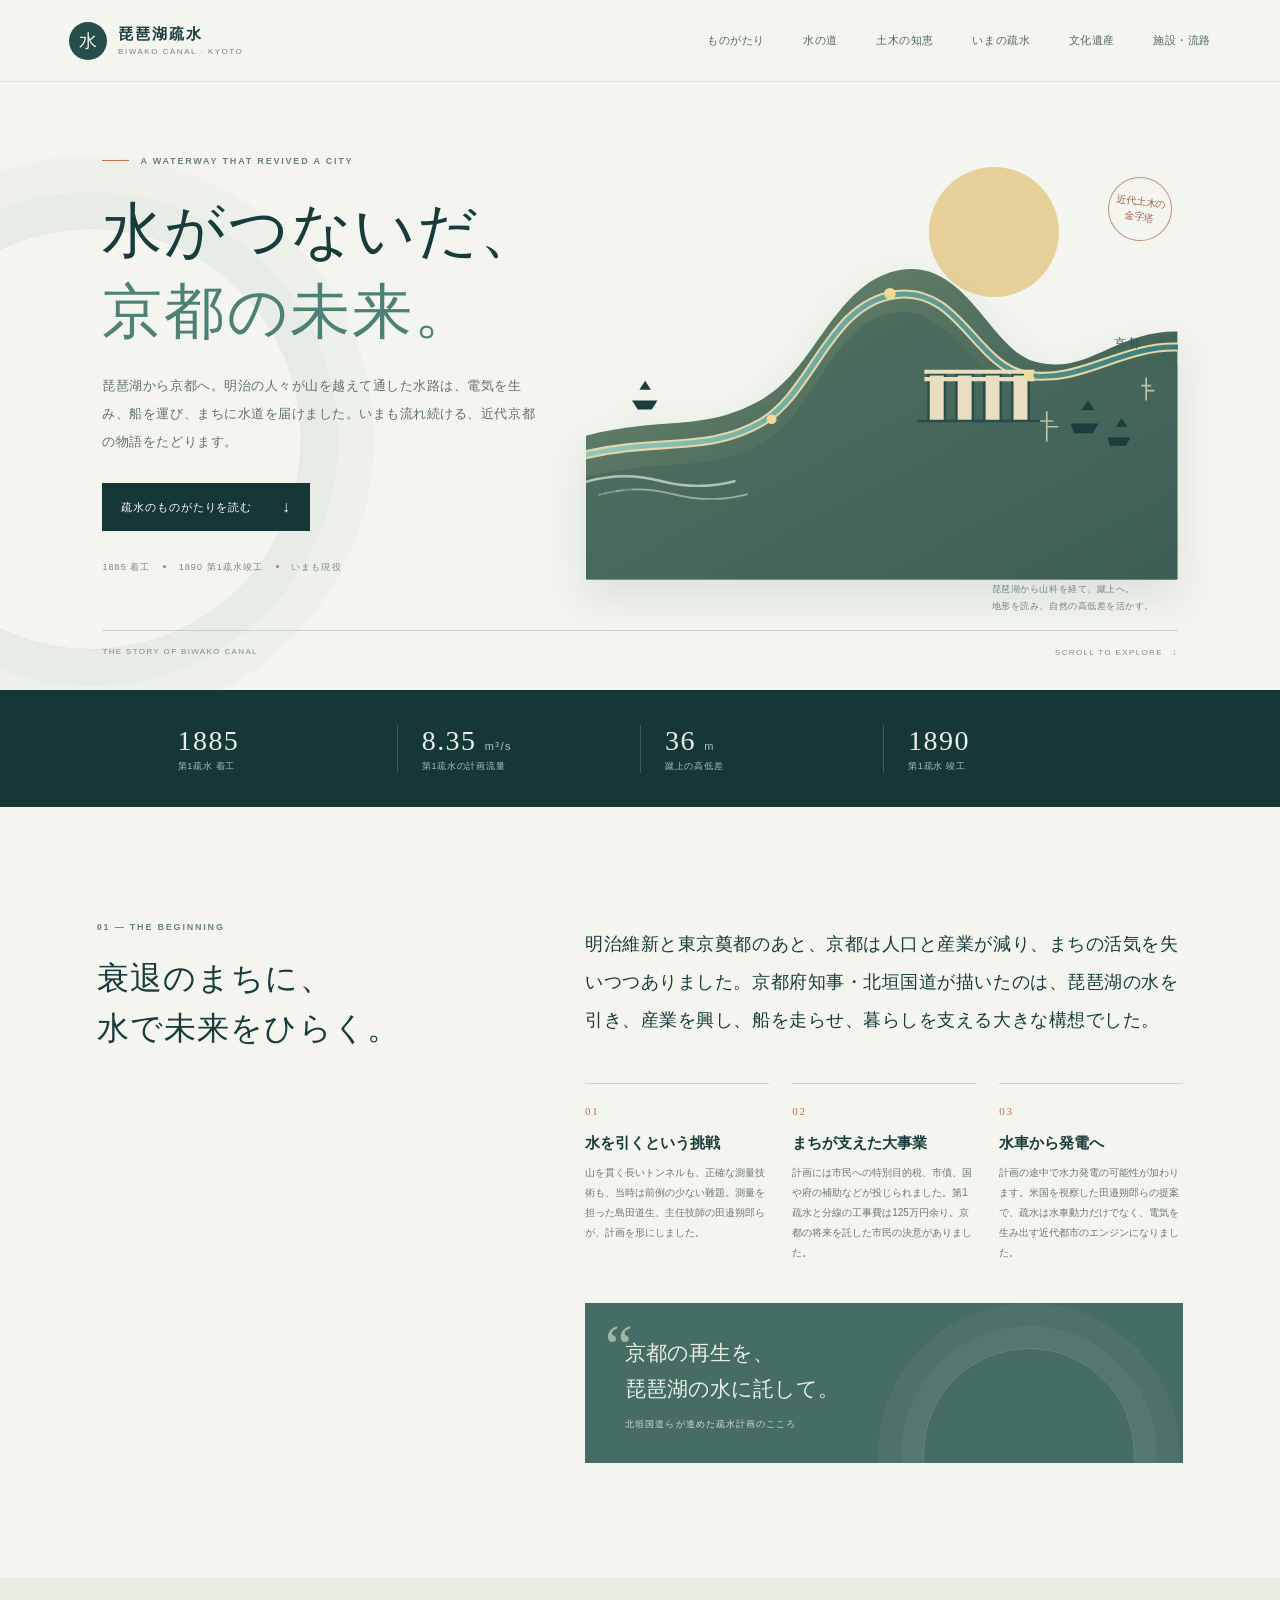
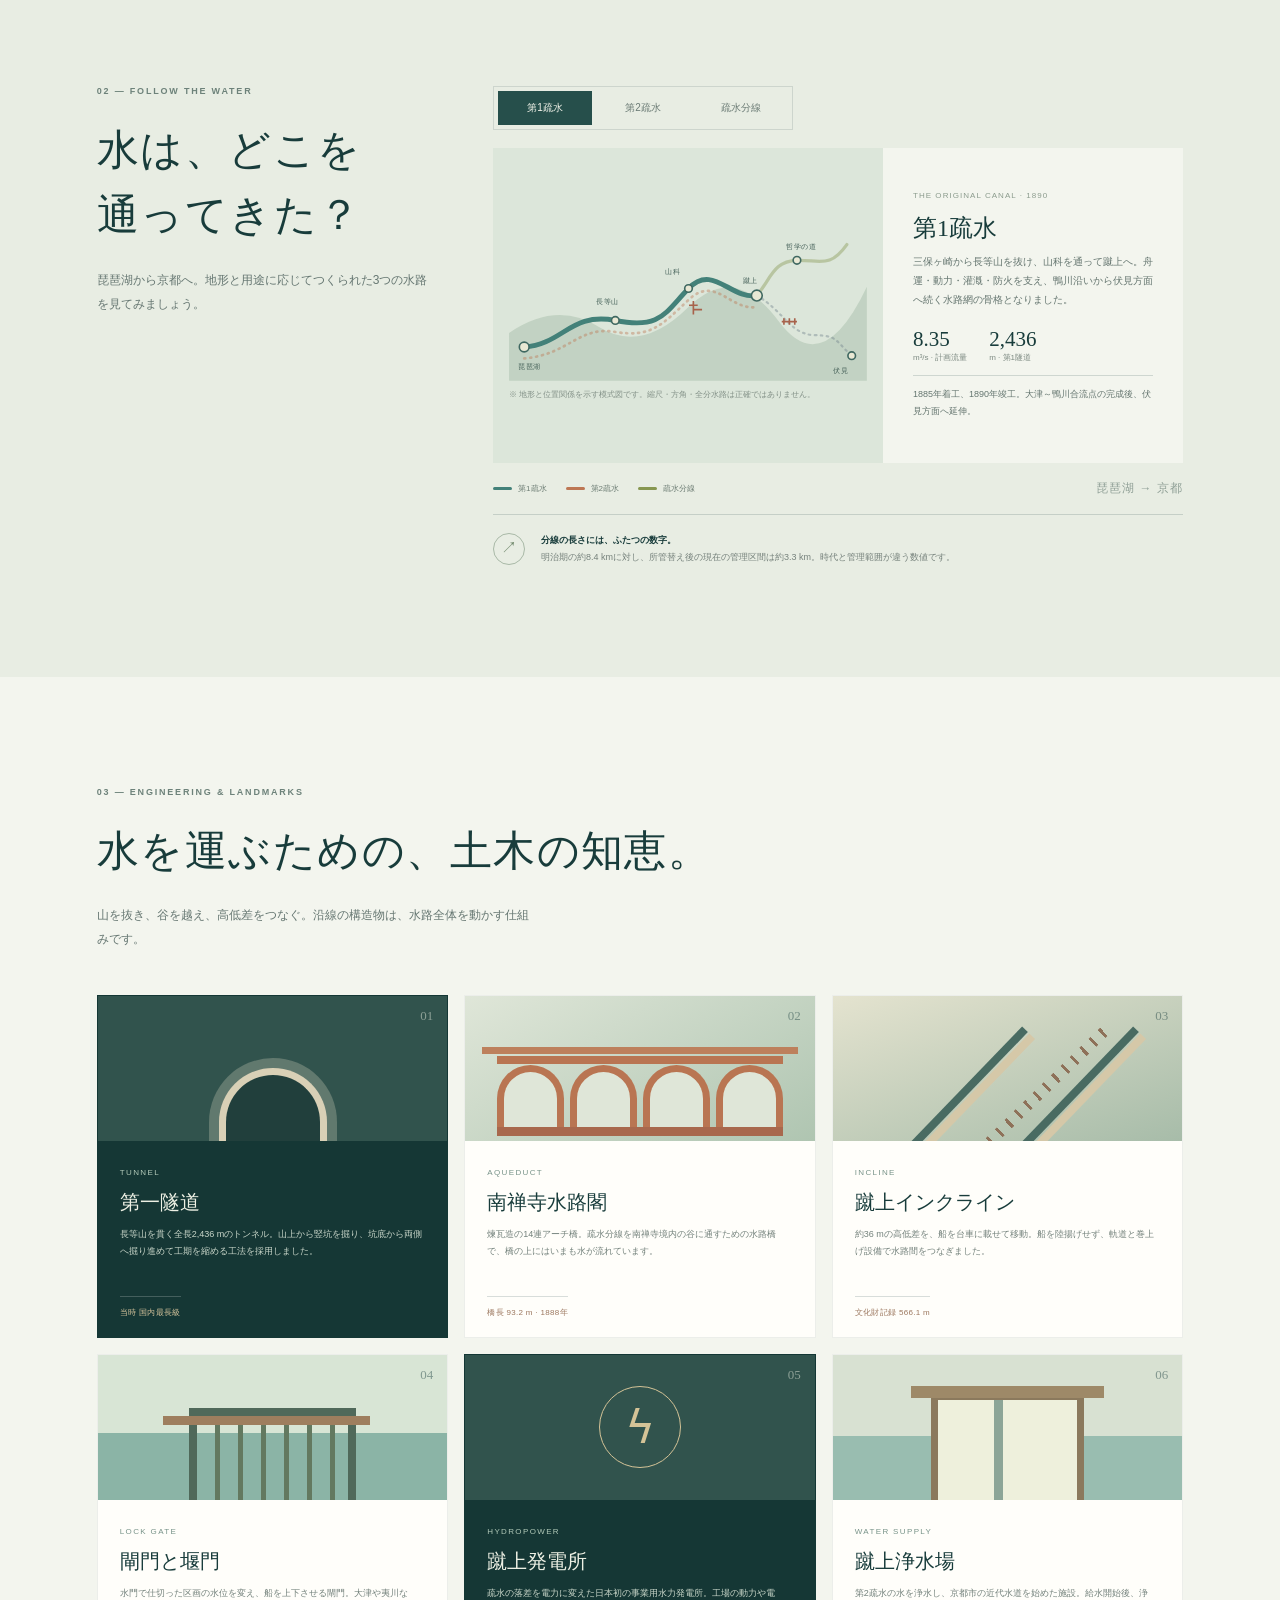
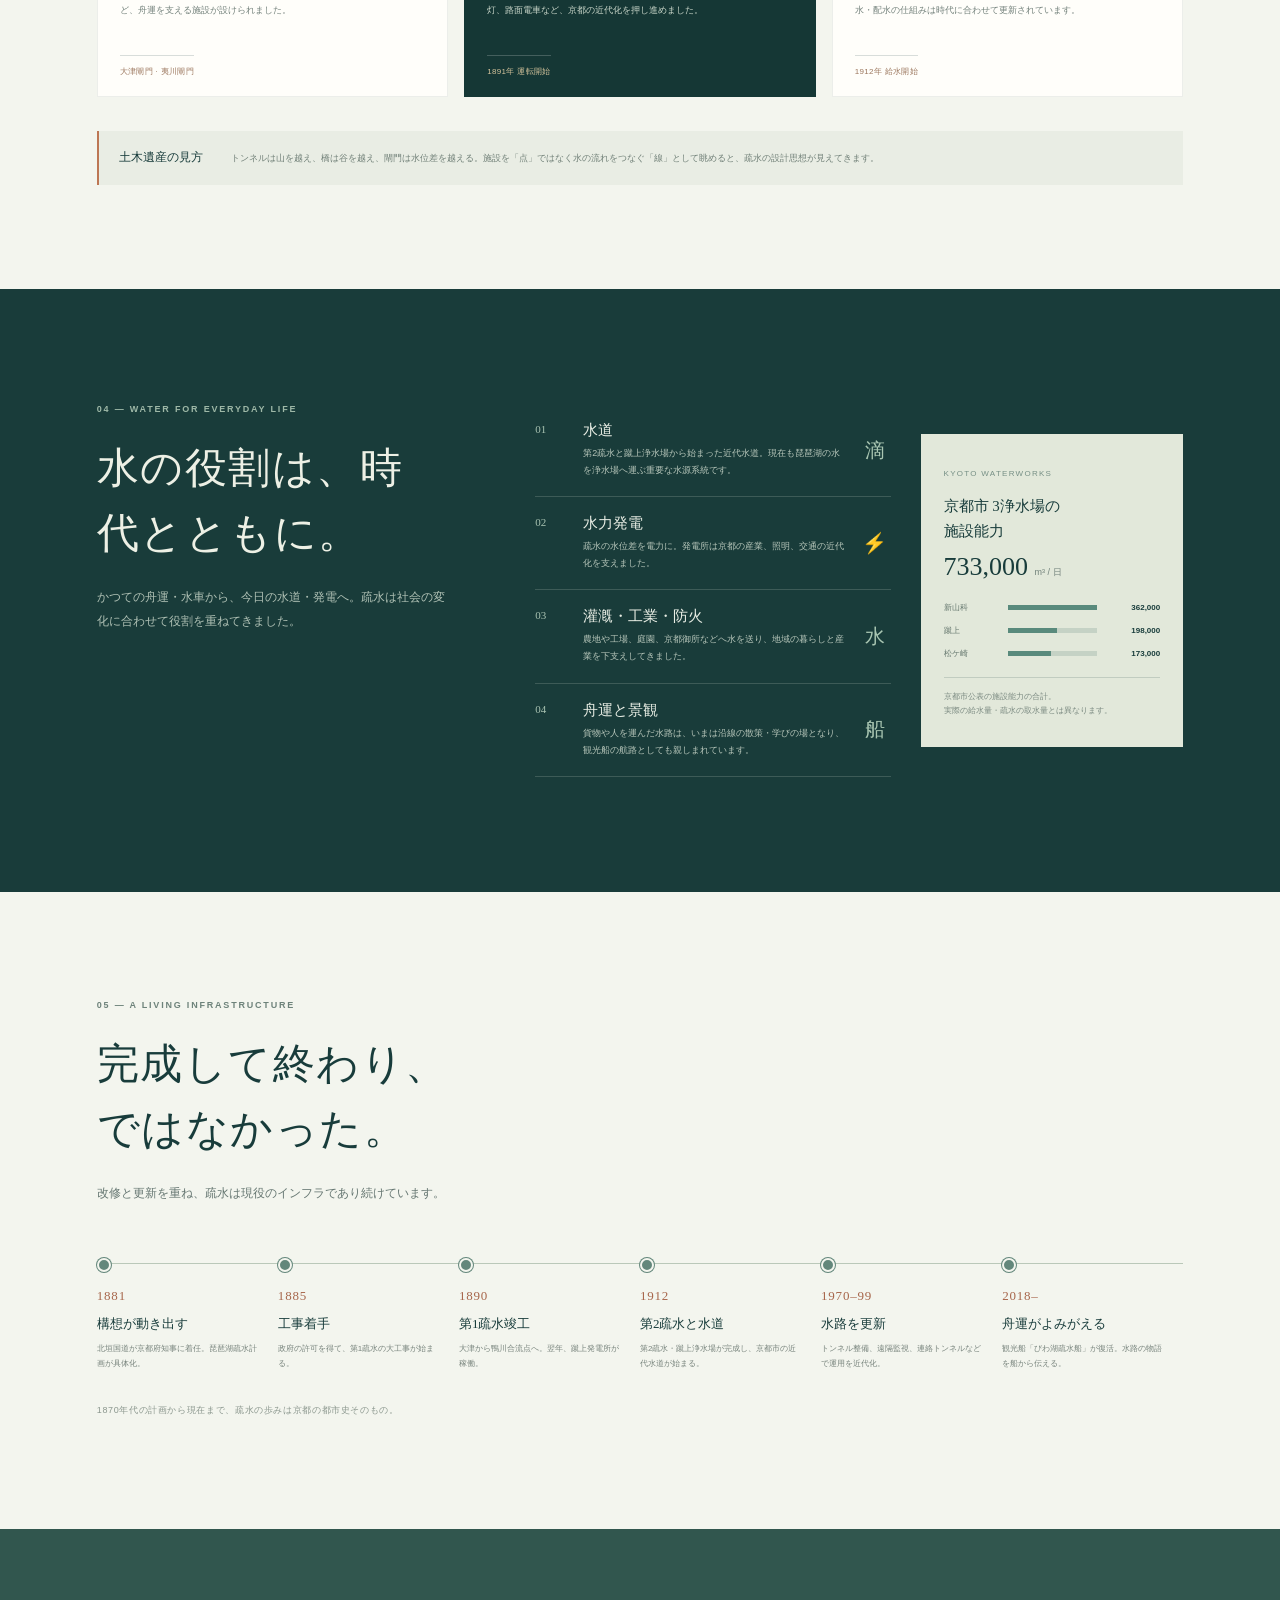
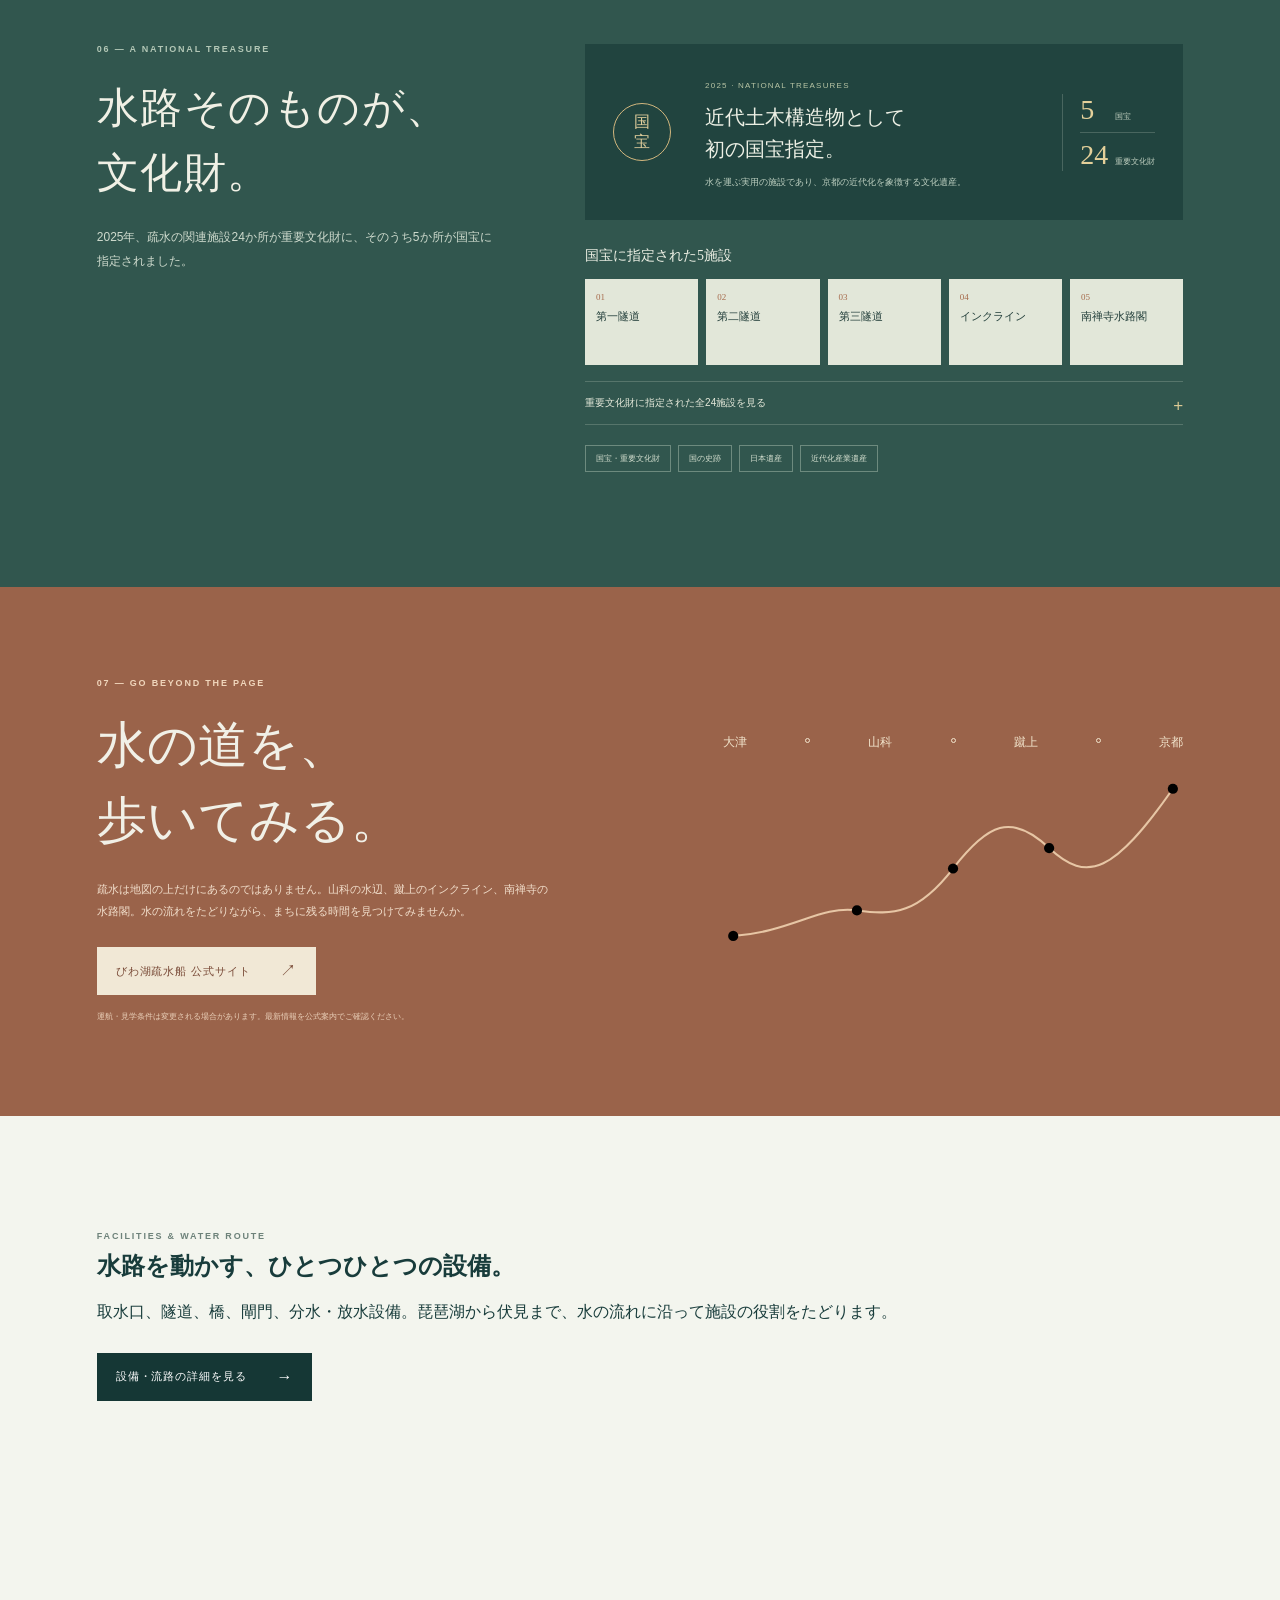
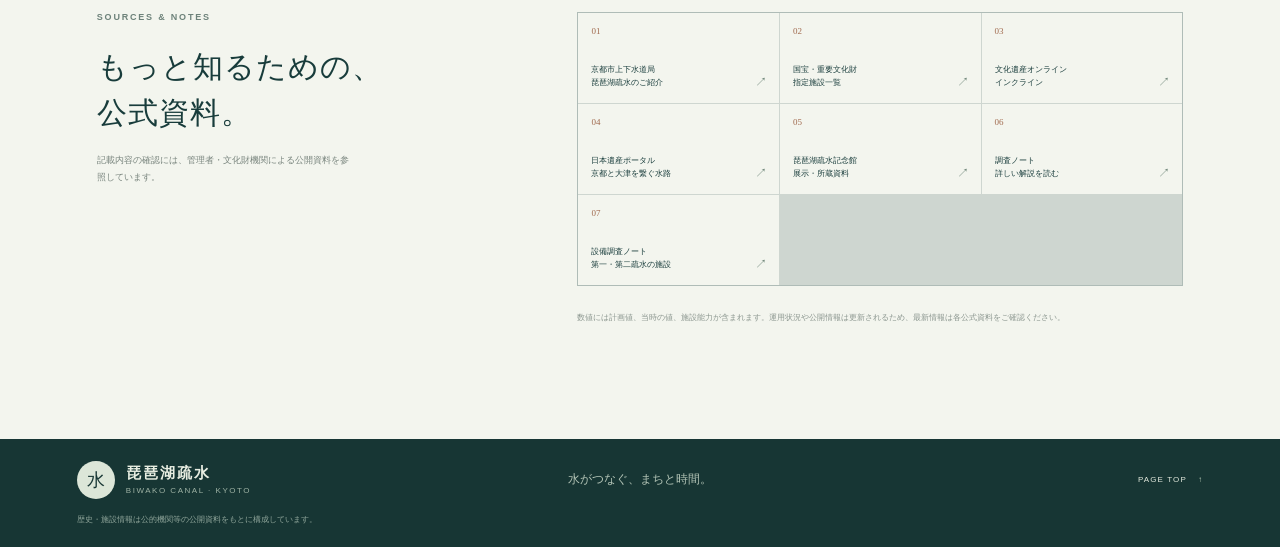
==== index.html @ 734978ca "Add files via upload" ====
<!doctype html>
<html lang="ja">
<head>
  <meta charset="utf-8">
  <meta name="viewport" content="width=device-width, initial-scale=1">
  <meta name="theme-color" content="#f3f5ee">
  <meta name="description" content="琵琶湖疏水の歴史、しくみ、分水、発電、水道、文化財、現在の姿をたどる総合案内。">
  <title>琵琶湖疏水 — 水がつないだ、京都の未来。</title>
  <link rel="stylesheet" href="style.css?v=11">
  <script src="script.js" defer></script>
</head>
<body>
  <a class="skip-link" href="#main">本文へ移動</a>
  <header class="site-header">
    <a class="brand" href="#top" aria-label="琵琶湖疏水トップ">
      <span class="brand-mark" aria-hidden="true">水</span>
      <span class="brand-name">琵琶湖疏水<small>BIWAKO CANAL · KYOTO</small></span>
    </a>
    <nav class="desktop-nav" aria-label="メインナビゲーション">
      <a href="#story">ものがたり</a>
      <a href="#route">水の道</a>
      <a href="#engineering">土木の知恵</a>
      <a href="#today">いまの疏水</a>
      <a href="#heritage">文化遺産</a>
      <a href="facilities.html">施設・流路</a>
    </nav>
    <details class="mobile-nav">
      <summary aria-label="ナビゲーションを開く"><span></span><span></span></summary>
      <nav aria-label="モバイルナビゲーション">
        <a href="#story">ものがたり</a>
        <a href="#route">水の道</a>
        <a href="#engineering">土木の知恵</a>
        <a href="#today">いまの疏水</a>
        <a href="#heritage">文化遺産</a>
        <a href="facilities.html">施設・流路</a>
        <a href="#visit">訪ねる・調べる</a>
      </nav>
    </details>
  </header>

  <main id="main">
    <section class="hero" id="top">
      <div class="hero-copy">
        <p class="eyebrow"><span class="eyebrow-line"></span> A WATERWAY THAT REVIVED A CITY</p>
        <h1>水がつないだ、<br><em>京都の未来。</em></h1>
        <p class="hero-lead">琵琶湖から京都へ。明治の人々が山を越えて通した水路は、電気を生み、船を運び、まちに水道を届けました。いまも流れ続ける、近代京都の物語をたどります。</p>
        <a class="button button-dark" href="#story">疏水のものがたりを読む <span aria-hidden="true">↓</span></a>
        <p class="hero-note">1885 着工 <i></i> 1890 第1疏水竣工 <i></i> いまも現役</p>
      </div>
      <div class="hero-art" aria-label="琵琶湖から山を越え京都へ向かう疏水を表したイラスト" role="img">
        <div class="art-sun"></div>
        <div class="art-label art-label-lake">琵琶湖</div>
        <div class="art-label art-label-city">京都</div>
        <svg viewBox="0 0 720 470" aria-hidden="true">
          <defs>
            <linearGradient id="hill" x1="0" x2="1" y1="0" y2="1">
              <stop offset="0" stop-color="#718b70"/>
              <stop offset="1" stop-color="#294d4a"/>
            </linearGradient>
            <linearGradient id="water" x1="0" x2="1">
              <stop offset="0" stop-color="#91c8bb"/>
              <stop offset="1" stop-color="#387d78"/>
            </linearGradient>
          </defs>
          <path d="M0 295 C95 270 145 292 217 249 C281 211 304 106 384 93 C463 80 493 191 547 205 C611 222 644 167 720 168 L720 470 L0 470Z" fill="url(#hill)"/>
          <path d="M0 345 C94 322 157 340 218 302 C282 262 299 158 374 145 C441 134 471 224 525 238 C592 255 649 204 720 209 L720 470 L0 470Z" fill="#46675c" opacity=".68"/>
          <path d="M0 318 C92 297 148 316 213 279 C277 242 296 133 378 123 C454 113 475 211 536 221 C601 232 652 185 720 187" fill="none" stroke="#e5d5a7" stroke-width="11" stroke-linecap="round"/>
          <path d="M0 318 C92 297 148 316 213 279 C277 242 296 133 378 123 C454 113 475 211 536 221 C601 232 652 185 720 187" fill="none" stroke="url(#water)" stroke-width="6" stroke-linecap="round"/>
          <path d="M0 351 Q45 338 91 350 T182 350" fill="none" stroke="#e7f3df" stroke-width="3" opacity=".65"/>
          <path d="M15 367 Q60 354 106 366 T197 366" fill="none" stroke="#e7f3df" stroke-width="2" opacity=".5"/>
          <g fill="#e9dec0" stroke="#294d4a" stroke-width="3">
            <path d="M417 277v-57h20v57m-34 0h48"/>
            <path d="M451 277v-57h20v57m-34 0h48"/>
            <path d="M485 277v-57h20v57m-34 0h48"/>
            <path d="M519 277v-57h20v57m-34 0h48"/>
          </g>
          <path d="M412 217h134M412 226h134" stroke="#e9dec0" stroke-width="5"/>
          <g fill="#183e3d">
            <path d="M590 280h34l-7 12h-23zM603 264l8-12 8 12z"/>
            <path d="M635 297h28l-6 10h-19zM645 284l7-10 7 10z"/>
            <path d="M56 252h31l-7 11H63zM65 239l7-11 7 11z"/>
          </g>
          <g stroke="#d4ddbd" stroke-width="2" opacity=".8">
            <path d="M561 302v-37m-8 12h16m-8 7h14"/>
            <path d="M682 252v-28m-6 10h12m-6 6h10"/>
          </g>
          <circle cx="370" cy="122" r="7" fill="#f1d998"/>
          <circle cx="226" cy="275" r="6" fill="#f1d998"/>
          <circle cx="539" cy="222" r="6" fill="#f1d998"/>
        </svg>
        <span class="art-caption">琵琶湖から山科を経て、蹴上へ。<br>地形を読み、自然の高低差を活かす。</span>
        <span class="art-stamp">近代土木の<br>金字塔</span>
      </div>
      <div class="hero-bottom"><span>THE STORY OF BIWAKO CANAL</span><span>SCROLL TO EXPLORE　↓</span></div>
    </section>

    <section class="fact-strip" aria-label="琵琶湖疏水の基本データ">
      <div><span class="fact-number">1885</span><span class="fact-label">第1疏水 着工</span></div>
      <div><span class="fact-number">8.35 <small>m³/s</small></span><span class="fact-label">第1疏水の計画流量</span></div>
      <div><span class="fact-number">36 <small>m</small></span><span class="fact-label">蹴上の高低差</span></div>
      <div><span class="fact-number">1890</span><span class="fact-label">第1疏水 竣工</span></div>
    </section>

    <section class="section story-section" id="story">
      <div class="section-heading">
        <p class="eyebrow">01 — THE BEGINNING</p>
        <h2 class="story-heading">衰退のまちに、<br>水で未来をひらく。</h2>
      </div>
      <div class="story-content">
        <p class="intro-copy">明治維新と東京奠都のあと、京都は人口と産業が減り、まちの活気を失いつつありました。京都府知事・北垣国道が描いたのは、琵琶湖の水を引き、産業を興し、船を走らせ、暮らしを支える大きな構想でした。</p>
        <div class="story-columns">
          <article><span class="mini-number">01</span><h3>水を引くという挑戦</h3><p>山を貫く長いトンネルも、正確な測量技術も、当時は前例の少ない難題。測量を担った島田道生、主任技師の田邉朔郎らが、計画を形にしました。</p></article>
          <article><span class="mini-number">02</span><h3>まちが支えた大事業</h3><p>計画には市民への特別目的税、市債、国や府の補助などが投じられました。第1疏水と分線の工事費は125万円余り。京都の将来を託した市民の決意がありました。</p></article>
          <article><span class="mini-number">03</span><h3>水車から発電へ</h3><p>計画の途中で水力発電の可能性が加わります。米国を視察した田邉朔郎らの提案で、疏水は水車動力だけでなく、電気を生み出す近代都市のエンジンになりました。</p></article>
        </div>
        <div class="quote-card"><span aria-hidden="true">“</span><p>京都の再生を、<br>琵琶湖の水に託して。</p><small>北垣国道らが進めた疏水計画のこころ</small></div>
      </div>
    </section>

    <section class="route-section" id="route">
      <div class="section section-route">
        <div class="section-heading">
          <p class="eyebrow">02 — FOLLOW THE WATER</p>
          <h2>水は、どこを<br>通ってきた？</h2>
          <p class="heading-note">琵琶湖から京都へ。地形と用途に応じてつくられた3つの水路を見てみましょう。</p>
        </div>
        <div class="route-content">
          <div class="route-tabs" role="tablist" aria-label="水路を選ぶ">
            <button class="route-tab is-active" id="tab-first" role="tab" aria-selected="true" aria-controls="route-panel" data-route="first">第1疏水</button>
            <button class="route-tab" id="tab-second" role="tab" aria-selected="false" aria-controls="route-panel" data-route="second" tabindex="-1">第2疏水</button>
            <button class="route-tab" id="tab-branch" role="tab" aria-selected="false" aria-controls="route-panel" data-route="branch" tabindex="-1">疏水分線</button>
          </div>
          <div class="route-card" id="route-panel" role="tabpanel" aria-labelledby="tab-first" tabindex="0">
            <div class="route-map">
              <svg viewBox="0 0 660 300" role="img" aria-labelledby="map-title map-desc">
                <title id="map-title">琵琶湖疏水の概略ルート</title>
                <desc id="map-desc">琵琶湖から山科を通って蹴上に至る第1疏水と、そこから京都市内へ分かれる水路の模式図</desc>
                <path class="map-hill" d="M0 212 Q88 152 166 201 T330 165 T497 190 T660 127V300H0Z"/>
                <path class="map-route route-first is-selected" d="M28 238 C100 233 113 173 196 189 S286 177 331 130 S409 151 457 143"/>
                <path class="map-route route-second" d="M28 259 C110 252 128 199 195 210 S281 198 331 151 S408 172 457 164"/>
                <path class="map-route route-branch" d="M457 143 C483 112 488 79 531 78 S592 93 623 49"/>
                <path class="map-route route-downstream" d="M457 143 C506 171 519 215 563 216 S600 225 632 254"/>
                <g class="map-points">
                  <circle cx="28" cy="238" r="9"/><circle cx="196" cy="189" r="7"/><circle cx="331" cy="130" r="7"/><circle cx="457" cy="143" r="10"/><circle cx="531" cy="78" r="7"/><circle cx="632" cy="254" r="7"/>
                </g>
                <g class="map-labels">
                  <text x="17" y="279">琵琶湖</text><text x="161" y="159">長等山</text><text x="288" y="103">山科</text><text x="431" y="119">蹴上</text><text x="511" y="57">哲学の道</text><text x="598" y="286">伏見</text>
                </g>
                <g class="map-icons"><path d="M340 153v25m-8-17h16m-8 8h16"/><path d="M503 191h28m-24-6v12m10-12v12m10-12v12"/></g>
              </svg>
              <span class="map-caption">※ 地形と位置関係を示す模式図です。縮尺・方角・全分水路は正確ではありません。</span>
            </div>
            <div class="route-info">
              <span class="route-kicker" id="route-kicker">THE ORIGINAL CANAL · 1890</span>
              <h3 id="route-title">第1疏水</h3>
              <p id="route-description">三保ヶ崎から長等山を抜け、山科を通って蹴上へ。舟運・動力・灌漑・防火を支え、鴨川沿いから伏見方面へ続く水路網の骨格となりました。</p>
              <div class="route-stats" id="route-stats">
                <div><strong>8.35</strong><span>m³/s · 計画流量</span></div>
                <div><strong>2,436</strong><span>m · 第1隧道</span></div>
              </div>
              <p class="route-note" id="route-note">1885年着工、1890年竣工。大津～鴨川合流点の完成後、伏見方面へ延伸。</p>
            </div>
          </div>
          <div class="route-legend"><span><i class="legend-line first"></i>第1疏水</span><span><i class="legend-line second"></i>第2疏水</span><span><i class="legend-line branch"></i>疏水分線</span><span class="legend-watermark">琵琶湖 → 京都</span></div>
          <div class="route-callout"><span class="callout-icon" aria-hidden="true">↗</span><p><strong>分線の長さには、ふたつの数字。</strong><br>明治期の約8.4 kmに対し、所管替え後の現在の管理区間は約3.3 km。時代と管理範囲が違う数値です。</p></div>
        </div>
      </div>
    </section>

    <section class="section engineering-section" id="engineering">
      <div class="section-heading">
        <p class="eyebrow">03 — ENGINEERING & LANDMARKS</p>
        <h2>水を運ぶための、<br>土木の知恵。</h2>
        <p class="heading-note">山を抜き、谷を越え、高低差をつなぐ。沿線の構造物は、水路全体を動かす仕組みです。</p>
      </div>
      <div class="landmark-grid">
        <article class="landmark-card landmark-dark">
          <div class="landmark-visual tunnel-art" aria-hidden="true"><div class="tunnel-mouth"></div><span class="visual-index">01</span></div>
          <div class="landmark-copy"><span class="card-category">TUNNEL</span><h3>第一隧道</h3><p>長等山を貫く全長2,436 mのトンネル。山上から竪坑を掘り、坑底から両側へ掘り進めて工期を縮める工法を採用しました。</p><span class="card-data">当時 国内最長級</span></div>
        </article>
        <article class="landmark-card">
          <div class="landmark-visual aqueduct-art" aria-hidden="true"><div class="arch-row"><i></i><i></i><i></i><i></i></div><span class="visual-index">02</span></div>
          <div class="landmark-copy"><span class="card-category">AQUEDUCT</span><h3>南禅寺水路閣</h3><p>煉瓦造の14連アーチ橋。疏水分線を南禅寺境内の谷に通すための水路橋で、橋の上にはいまも水が流れています。</p><span class="card-data">橋長 93.2 m · 1888年</span></div>
        </article>
        <article class="landmark-card">
          <div class="landmark-visual incline-art" aria-hidden="true"><div class="rail rail-one"></div><div class="rail rail-two"></div><span class="visual-index">03</span></div>
          <div class="landmark-copy"><span class="card-category">INCLINE</span><h3>蹴上インクライン</h3><p>約36 mの高低差を、船を台車に載せて移動。船を陸揚げせず、軌道と巻上げ設備で水路間をつなぎました。</p><span class="card-data">文化財記録 566.1 m</span></div>
        </article>
        <article class="landmark-card">
          <div class="landmark-visual lock-art" aria-hidden="true"><div class="lock-gate"></div><span class="visual-index">04</span></div>
          <div class="landmark-copy"><span class="card-category">LOCK GATE</span><h3>閘門と堰門</h3><p>水門で仕切った区画の水位を変え、船を上下させる閘門。大津や夷川など、舟運を支える施設が設けられました。</p><span class="card-data">大津閘門 · 夷川閘門</span></div>
        </article>
        <article class="landmark-card landmark-dark">
          <div class="landmark-visual power-art" aria-hidden="true"><div class="power-wheel">ϟ</div><span class="visual-index">05</span></div>
          <div class="landmark-copy"><span class="card-category">HYDROPOWER</span><h3>蹴上発電所</h3><p>疏水の落差を電力に変えた日本初の事業用水力発電所。工場の動力や電灯、路面電車など、京都の近代化を押し進めました。</p><span class="card-data">1891年 運転開始</span></div>
        </article>
        <article class="landmark-card">
          <div class="landmark-visual gate-art" aria-hidden="true"><div class="gate-building"></div><span class="visual-index">06</span></div>
          <div class="landmark-copy"><span class="card-category">WATER SUPPLY</span><h3>蹴上浄水場</h3><p>第2疏水の水を浄水し、京都市の近代水道を始めた施設。給水開始後、浄水・配水の仕組みは時代に合わせて更新されています。</p><span class="card-data">1912年 給水開始</span></div>
        </article>
      </div>
      <div class="engineering-note"><span>土木遺産の見方</span><p>トンネルは山を越え、橋は谷を越え、閘門は水位差を越える。施設を「点」ではなく水の流れをつなぐ「線」として眺めると、疏水の設計思想が見えてきます。</p></div>
    </section>

    <section class="water-uses" id="today">
      <div class="section uses-inner">
        <div class="section-heading">
          <p class="eyebrow">04 — WATER FOR EVERYDAY LIFE</p>
          <h2>水の役割は、<br>時代とともに。</h2>
          <p class="heading-note">かつての舟運・水車から、今日の水道・発電へ。疏水は社会の変化に合わせて役割を重ねてきました。</p>
        </div>
        <div class="uses-content">
          <div class="use-list">
            <article><span class="use-number">01</span><div><h3>水道</h3><p>第2疏水と蹴上浄水場から始まった近代水道。現在も琵琶湖の水を浄水場へ運ぶ重要な水源系統です。</p></div><span class="use-symbol">滴</span></article>
            <article><span class="use-number">02</span><div><h3>水力発電</h3><p>疏水の水位差を電力に。発電所は京都の産業、照明、交通の近代化を支えました。</p></div><span class="use-symbol">⚡</span></article>
            <article><span class="use-number">03</span><div><h3>灌漑・工業・防火</h3><p>農地や工場、庭園、京都御所などへ水を送り、地域の暮らしと産業を下支えしてきました。</p></div><span class="use-symbol">水</span></article>
            <article><span class="use-number">04</span><div><h3>舟運と景観</h3><p>貨物や人を運んだ水路は、いまは沿線の散策・学びの場となり、観光船の航路としても親しまれています。</p></div><span class="use-symbol">船</span></article>
          </div>
          <aside class="water-stat-card">
            <span class="stat-overline">KYOTO WATERWORKS</span>
            <p class="stat-head">京都市 3浄水場の<br>施設能力</p>
            <strong class="stat-total">733,000 <small>m³ / 日</small></strong>
            <div class="capacity-bars">
              <div><span>新山科</span><i><b style="--bar:100%"></b></i><strong>362,000</strong></div>
              <div><span>蹴上</span><i><b style="--bar:55%"></b></i><strong>198,000</strong></div>
              <div><span>松ケ崎</span><i><b style="--bar:48%"></b></i><strong>173,000</strong></div>
            </div>
            <small class="stat-footnote">京都市公表の施設能力の合計。<br>実際の給水量・疏水の取水量とは異なります。</small>
          </aside>
        </div>
      </div>
    </section>

    <section class="section timeline-section">
      <div class="section-heading">
        <p class="eyebrow">05 — A LIVING INFRASTRUCTURE</p>
        <h2>完成して終わり、<br>ではなかった。</h2>
        <p class="heading-note">改修と更新を重ね、疏水は現役のインフラであり続けています。</p>
      </div>
      <div class="timeline">
        <article><span>1881</span><h3>構想が動き出す</h3><p>北垣国道が京都府知事に着任。琵琶湖疏水計画が具体化。</p></article>
        <article><span>1885</span><h3>工事着手</h3><p>政府の許可を得て、第1疏水の大工事が始まる。</p></article>
        <article><span>1890</span><h3>第1疏水竣工</h3><p>大津から鴨川合流点へ。翌年、蹴上発電所が稼働。</p></article>
        <article><span>1912</span><h3>第2疏水と水道</h3><p>第2疏水・蹴上浄水場が完成し、京都市の近代水道が始まる。</p></article>
        <article><span>1970–99</span><h3>水路を更新</h3><p>トンネル整備、遠隔監視、連絡トンネルなどで運用を近代化。</p></article>
        <article><span>2018–</span><h3>舟運がよみがえる</h3><p>観光船「びわ湖疏水船」が復活。水路の物語を船から伝える。</p></article>
      </div>
      <p class="timeline-caption">1870年代の計画から現在まで、疏水の歩みは京都の都市史そのもの。</p>
    </section>

    <section class="heritage-section" id="heritage">
      <div class="section heritage-inner">
        <div class="section-heading">
          <p class="eyebrow">06 — A NATIONAL TREASURE</p>
          <h2 class="heritage-heading">水路そのものが、<br>文化財。</h2>
          <p class="heading-note">2025年、疏水の関連施設24か所が重要文化財に、そのうち5か所が国宝に指定されました。</p>
        </div>
        <div class="heritage-content">
          <div class="treasure-banner">
            <div class="treasure-seal">国<br>宝</div>
            <div><span>2025 · NATIONAL TREASURES</span><h3>近代土木構造物として<br>初の国宝指定。</h3><p>水を運ぶ実用の施設であり、京都の近代化を象徴する文化遺産。</p></div>
            <div class="treasure-count"><strong>5</strong><span>国宝</span><i></i><strong>24</strong><span>重要文化財</span></div>
          </div>
          <div class="heritage-list-wrap">
            <h3>国宝に指定された5施設</h3>
            <ol class="treasure-list">
              <li><span>01</span>第一隧道</li><li><span>02</span>第二隧道</li><li><span>03</span>第三隧道</li><li><span>04</span>インクライン</li><li><span>05</span>南禅寺水路閣</li>
            </ol>
            <details class="important-list">
              <summary>重要文化財に指定された全24施設を見る</summary>
              <p>国宝5施設に加え、次の19施設が重要文化財です。</p>
              <ul>
                <li>大津閘門及び堰門</li><li>大津運河</li><li>安朱川水路橋</li><li>第一〇号橋</li><li>第一一号橋</li><li>夷川閘門</li><li>第五隧道</li><li>第六隧道</li><li>日岡隧道</li><li>新旧両水連絡洗堰</li><li>合流隧道</li><li>蹴上放水所</li><li>七瀬川放水所</li><li>蹴上浄水場第一高区配水池</li><li>旧御所水道大日山水源地喞筒所</li><li>蹴上発電所旧本館</li><li>夷川発電所本館</li><li>伏見発電所本館</li><li>本願寺水道水源池</li>
              </ul>
            </details>
            <div class="heritage-badges"><span>国宝・重要文化財</span><span>国の史跡</span><span>日本遺産</span><span>近代化産業遺産</span></div>
          </div>
        </div>
      </div>
    </section>

    <section class="visit-section" id="visit">
      <div class="section visit-inner">
        <div class="visit-copy">
          <p class="eyebrow">07 — GO BEYOND THE PAGE</p>
          <h2 class="visit-heading">水の道を、<br>歩いてみる。</h2>
          <p>疏水は地図の上だけにあるのではありません。山科の水辺、蹴上のインクライン、南禅寺の水路閣。水の流れをたどりながら、まちに残る時間を見つけてみませんか。</p>
          <a class="button button-light" href="https://biwakososui.kyoto.travel/" target="_blank" rel="noreferrer">びわ湖疏水船 公式サイト <span aria-hidden="true">↗</span></a>
          <p class="visit-warning">運航・見学条件は変更される場合があります。最新情報を公式案内でご確認ください。</p>
        </div>
        <div class="visit-path" aria-hidden="true">
          <span>大津</span><i></i><span>山科</span><i></i><span>蹴上</span><i></i><span>京都</span>
          <svg viewBox="0 0 450 220"><path d="M10 178 C67 174 95 148 131 153 S191 156 225 112 S282 57 319 92 S383 116 440 34" fill="none" stroke="currentColor" stroke-width="2"/><circle cx="10" cy="178" r="5"/><circle cx="131" cy="153" r="5"/><circle cx="225" cy="112" r="5"/><circle cx="319" cy="92" r="5"/><circle cx="440" cy="34" r="5"/></svg>
        </div>
      </div>
    </section>

    <section class="section equipment-promo">
      <div>
        <p class="eyebrow">FACILITIES & WATER ROUTE</p>
        <h2>水路を動かす、ひとつひとつの設備。</h2>
        <p>取水口、隧道、橋、閘門、分水・放水設備。琵琶湖から伏見まで、水の流れに沿って施設の役割をたどります。</p>
      </div>
      <a class="button button-dark" href="facilities.html">設備・流路の詳細を見る <span aria-hidden="true">→</span></a>
    </section>

    <section class="section sources-section">
      <div class="sources-heading"><p class="eyebrow">SOURCES & NOTES</p><h2>もっと知るための、<br>公式資料。</h2><p>記載内容の確認には、管理者・文化財機関による公開資料を参照しています。</p></div>
      <div class="source-links">
        <a href="https://www.city.kyoto.lg.jp/suido/page/0000007153.html" target="_blank" rel="noreferrer"><span>01</span><strong>京都市上下水道局<br>琵琶湖疏水のご紹介</strong><i>↗</i></a>
        <a href="https://www.city.kyoto.lg.jp/suido/page/0000341284.html" target="_blank" rel="noreferrer"><span>02</span><strong>国宝・重要文化財<br>指定施設一覧</strong><i>↗</i></a>
        <a href="https://online.bunka.go.jp/heritages/detail/590697" target="_blank" rel="noreferrer"><span>03</span><strong>文化遺産オンライン<br>インクライン</strong><i>↗</i></a>
        <a href="https://japan-heritage.bunka.go.jp/ja/stories/story095/" target="_blank" rel="noreferrer"><span>04</span><strong>日本遺産ポータル<br>京都と大津を繋ぐ水路</strong><i>↗</i></a>
        <a href="https://biwakososui-museum.city.kyoto.lg.jp/" target="_blank" rel="noreferrer"><span>05</span><strong>琵琶湖疏水記念館<br>展示・所蔵資料</strong><i>↗</i></a>
        <a href="BIWAKO_SOSUI_RESEARCH.md"><span>06</span><strong>調査ノート<br>詳しい解説を読む</strong><i>↗</i></a>
        <a href="BIWAKO_SOSUI_FACILITIES_RESEARCH.md"><span>07</span><strong>設備調査ノート<br>第一・第二疏水の施設</strong><i>↗</i></a>
      </div>
      <p class="source-caveat">数値には計画値、当時の値、施設能力が含まれます。運用状況や公開情報は更新されるため、最新情報は各公式資料をご確認ください。</p>
    </section>
  </main>

  <footer class="site-footer">
    <a class="brand brand-footer" href="#top"><span class="brand-mark" aria-hidden="true">水</span><span class="brand-name">琵琶湖疏水<small>BIWAKO CANAL · KYOTO</small></span></a>
    <p>水がつなぐ、まちと時間。</p>
    <a class="back-top" href="#top">PAGE TOP <span aria-hidden="true">↑</span></a>
    <small class="footer-credit">歴史・施設情報は公的機関等の公開資料をもとに構成しています。</small>
  </footer>
</body>
</html>
---- style.css ----
@charset "UTF-8";

:root {
  color-scheme: light;
  --paper: #f3f5ee;
  --paper-deep: #e8ede3;
  --ink: #183c3b;
  --ink-soft: #476260;
  --green: #264f4b;
  --green-dark: #153735;
  --water: #5d9f98;
  --water-light: #b5d6c9;
  --sand: #d7c69e;
  --rust: #bd7754;
  --line: rgba(24, 60, 59, .17);
  --serif: "Yu Mincho", "Hiragino Mincho ProN", "Noto Serif JP", serif;
  --sans: "Yu Gothic", "Hiragino Kaku Gothic ProN", "Noto Sans JP", sans-serif;
  font-family: var(--sans);
  color: var(--ink);
  background: var(--paper);
  scroll-behavior: smooth;
  scroll-padding-top: 92px;
}

* { box-sizing: border-box; }
body { margin: 0; min-width: 320px; background: var(--paper); }
a { color: inherit; }
button, summary { font: inherit; }
button { color: inherit; }
::selection { background: #b8d8c9; color: var(--green-dark); }

.skip-link { position: fixed; z-index: 20; left: 1rem; top: 1rem; padding: .7rem 1rem; background: white; transform: translateY(-180%); }
.skip-link:focus { transform: translateY(0); }
.site-header { height: 82px; padding: 0 5.4vw; display: flex; justify-content: space-between; align-items: center; background: rgba(243, 245, 238, .95); position: sticky; top: 0; z-index: 10; border-bottom: 1px solid rgba(24, 60, 59, .09); backdrop-filter: blur(14px); }
.brand { display: inline-flex; gap: 11px; align-items: center; text-decoration: none; }
.brand-mark { width: 38px; height: 38px; display: grid; place-items: center; border-radius: 50%; color: var(--paper); background: var(--green); font-family: var(--serif); font-size: 18px; }
.brand-name { font-family: var(--serif); font-size: 15px; letter-spacing: .13em; font-weight: 700; }
.brand-name small { display: block; margin-top: 3px; font: 8px var(--sans); color: #728581; letter-spacing: .19em; }
.desktop-nav { height: 100%; display: flex; align-items: center; gap: clamp(20px, 3vw, 46px); }
.desktop-nav a { color: #526966; font-size: 11px; letter-spacing: .05em; text-decoration: none; transition: color .2s; }
.desktop-nav a:hover, .desktop-nav a:focus-visible { color: var(--rust); }
.mobile-nav { display: none; }

.hero { min-height: 608px; padding: 66px 8vw 27px; position: relative; display: grid; grid-template-columns: .9fr 1.1fr; align-items: center; overflow: hidden; background: var(--paper); }
.hero::before { content: ""; position: absolute; left: -120px; bottom: 40px; width: 420px; height: 420px; border: 1px solid rgba(24, 60, 59, .08); border-radius: 50%; box-shadow: 0 0 0 36px rgba(24,60,59,.025), 0 0 0 72px rgba(24,60,59,.02); }
.hero-copy { position: relative; z-index: 1; max-width: 510px; padding-bottom: 42px; }
.eyebrow { display: flex; align-items: center; gap: 11px; color: #6d827a; font-size: 9px; letter-spacing: .2em; font-weight: 700; }
.eyebrow-line { display: inline-block; width: 27px; height: 1px; background: var(--rust); }
h1, h2, h3, p { margin-top: 0; }
h1, h2, h3, h4 { text-wrap: balance; }
h1 br, h2 br { display: none; }
.hero h1 { margin: 25px 0 20px; font-family: var(--serif); font-weight: 500; font-size: clamp(44px, 4.7vw, 64px); line-height: 1.34; letter-spacing: .035em; }
.hero h1 em { color: #4e8176; font-style: normal; }
.hero-lead { max-width: 435px; color: #60716c; font-size: 13px; line-height: 2.15; letter-spacing: .04em; }
.button { display: inline-flex; min-height: 48px; align-items: center; gap: 30px; padding: 0 19px; text-decoration: none; font-size: 11px; letter-spacing: .08em; transition: transform .2s, background .2s; }
.button:hover { transform: translateY(-2px); }
.button-dark { margin-top: 14px; color: white; background: var(--green-dark); }
.button-dark:hover { background: #2f625b; }
.button span { font-size: 16px; }
.hero-note { margin: 30px 0 0; color: #788983; font-size: 9px; letter-spacing: .12em; }
.hero-note i { display: inline-block; width: 3px; height: 3px; margin: 0 9px 2px; border-radius: 50%; background: var(--rust); }
.hero-art { height: 465px; max-width: 690px; width: 100%; position: relative; justify-self: end; align-self: center; }
.hero-art svg { width: 100%; height: 100%; position: absolute; inset: 0; filter: drop-shadow(0 18px 20px rgba(24,60,59,.1)); }
.art-sun { position: absolute; width: 130px; height: 130px; border-radius: 50%; background: #e6c989; right: 20%; top: 3%; opacity: .82; }
.art-label { position: absolute; z-index: 1; font-family: var(--serif); letter-spacing: .17em; font-size: 12px; }
.art-label-lake { left: 1%; bottom: 26%; color: #47746e; }
.art-label-city { right: 6%; top: 39%; color: #315653; }
.art-caption { position: absolute; right: 4%; bottom: 1%; color: #70827a; font-size: 9px; line-height: 1.8; letter-spacing: .06em; }
.art-stamp { position: absolute; right: 1%; top: 5%; width: 64px; height: 64px; display: grid; place-content: center; transform: rotate(8deg); border: 1px solid rgba(162, 95, 70, .65); border-radius: 50%; color: #a3624d; text-align: center; font-family: var(--serif); font-size: 10px; line-height: 1.5; }
.hero-bottom { grid-column: 1 / -1; display: flex; justify-content: space-between; border-top: 1px solid var(--line); padding-top: 16px; color: #82908a; font-size: 8px; letter-spacing: .17em; }
.fact-strip { min-height: 117px; display: grid; grid-template-columns: repeat(4, 1fr); align-items: center; padding: 20px 12vw; color: #e8efe8; background: var(--green-dark); }
.fact-strip>div { padding: 0 24px; border-left: 1px solid rgba(226, 237, 225, .2); }
.fact-strip>div:first-child { border-left: 0; }
.fact-number { display: block; font-family: var(--serif); font-size: 28px; letter-spacing: .05em; }
.fact-number small { font: 11px var(--sans); color: #b3c8bb; }
.fact-label { display: block; margin-top: 3px; color: #adc0b6; font-size: 9px; letter-spacing: .08em; }

.section { max-width: 1240px; margin: 0 auto; padding: 115px 6vw; }
.section-heading { max-width: 420px; }
.section-heading .eyebrow, .sources-heading .eyebrow { margin-bottom: 22px; }
.section-heading h2, .sources-heading h2 { margin: 0; font-family: var(--serif); font-size: clamp(32px, 3.5vw, 42px); line-height: 1.55; letter-spacing: .035em; font-weight: 500; }
.section-heading .story-heading { font-size: clamp(30px, 2.5vw, 36px); }
.story-heading br { display: block; }
.heritage-heading br { display: block; }
.heading-note { margin-top: 19px; color: #667772; font-size: 12px; line-height: 2; }
.story-section { display: grid; grid-template-columns: .8fr 1.2fr; gap: 7vw; }
.story-content { padding-top: 4px; }
.intro-copy { max-width: 650px; margin: 0 0 44px; font-family: var(--serif); font-size: 18px; line-height: 2.1; letter-spacing: .03em; }
.story-columns { display: grid; grid-template-columns: repeat(3, 1fr); gap: 23px; }
.story-columns article { border-top: 1px solid var(--line); padding-top: 17px; }
.mini-number { color: var(--rust); font: 11px Georgia, serif; letter-spacing: .16em; }
.story-columns h3 { margin: 15px 0 10px; font-family: var(--serif); font-size: 15px; }
.story-columns p { margin: 0; color: #6c7973; font-size: 10px; line-height: 2; }
.quote-card { position: relative; display: flex; flex-direction: column; justify-content: center; min-height: 160px; margin-top: 40px; padding: 28px 40px; color: #e9efe5; background: #456d65; overflow: hidden; }
.quote-card::after { content: ""; position: absolute; width: 210px; height: 210px; border: 1px solid rgba(255,255,255,.16); border-radius: 50%; right: 8%; top: 45px; box-shadow: 0 0 0 22px rgba(255,255,255,.04), 0 0 0 45px rgba(255,255,255,.035); }
.quote-card>span { position: absolute; top: 8px; left: 20px; color: #c6d7c7; font: 62px Georgia, serif; opacity: .7; }
.quote-card p { z-index: 1; margin: 0 0 10px; font-family: var(--serif); font-size: 21px; line-height: 1.7; }
.quote-card small { z-index: 1; color: #d0ddd1; font-size: 9px; letter-spacing: .12em; }

.route-section { background: #e8ede3; }
.section-route { display: grid; grid-template-columns: .65fr 1.35fr; gap: 5vw; padding-top: 108px; padding-bottom: 112px; }
.route-tabs { display: flex; gap: 4px; padding: 4px; border: 1px solid rgba(24,60,59,.13); width: fit-content; }
.route-tab { min-width: 94px; padding: 10px 14px; border: 0; color: #6b7b75; background: transparent; font-size: 10px; cursor: pointer; }
.route-tab.is-active { color: #f4f5eb; background: var(--green); }
.route-tab:focus-visible, .button:focus-visible, a:focus-visible, summary:focus-visible { outline: 2px solid var(--rust); outline-offset: 3px; }
.route-card { display: grid; grid-template-columns: 1.13fr .87fr; margin-top: 18px; min-height: 315px; background: var(--paper); }
.route-map { min-width: 0; display: flex; flex-direction: column; justify-content: center; padding: 20px 16px 12px; background: #dce6da; }
.route-map svg { width: 100%; overflow: visible; }
.map-hill { fill: #b7c9b8; opacity: .67; }
.map-route { fill: none; stroke-linecap: round; stroke-linejoin: round; transition: opacity .3s, stroke-width .3s; }
.route-first { stroke: #438179; stroke-width: 7; }
.route-second { stroke: #bd7754; stroke-width: 5; stroke-dasharray: 2 9; }
.route-branch { stroke: #879751; stroke-width: 6; }
.route-downstream { stroke: #71808a; stroke-width: 4; stroke-dasharray: 3 8; }
.map-route:not(.is-selected) { opacity: .42; }
.map-route.is-selected { opacity: 1; stroke-width: 9; }
.map-points circle { fill: #e9e8d4; stroke: #3f6861; stroke-width: 3; }
.map-labels { fill: #425e56; font-family: var(--sans); font-size: 12px; letter-spacing: 1px; }
.map-icons { fill: none; stroke: #a8624b; stroke-width: 3; }
.map-caption { margin-top: 9px; color: #829087; font-size: 8px; line-height: 1.6; }
.route-info { display: flex; flex-direction: column; justify-content: center; padding: 32px 30px; }
.route-kicker { color: #8c9c8e; font-size: 8px; letter-spacing: .13em; }
.route-info h3 { margin: 12px 0 8px; font-family: var(--serif); font-size: 24px; font-weight: 500; }
.route-info>p { color: #64756f; font-size: 10px; line-height: 1.9; }
.route-stats { display: flex; gap: 22px; margin: 8px 0 12px; }
.route-stats div { display: flex; flex-direction: column; }
.route-stats strong { font-family: var(--serif); font-size: 21px; font-weight: 500; }
.route-stats span { color: #7d8a82; font-size: 8px; }
.route-info .route-note { margin: 0; padding-top: 10px; border-top: 1px solid var(--line); font-size: 9px; }
.route-legend { display: flex; flex-wrap: wrap; align-items: center; gap: 19px; padding: 17px 0; color: #6d7d74; font-size: 8px; }
.route-legend>span:not(.legend-watermark) { display: flex; align-items: center; gap: 6px; }
.legend-line { width: 19px; height: 3px; display: inline-block; border-radius: 3px; }
.legend-line.first { background: #438179; }.legend-line.second { background: #bd7754; }.legend-line.branch { background: #879751; }
.legend-watermark { margin-left: auto; color: #90a097; font-family: var(--serif); font-size: 12px; letter-spacing: .1em; }
.route-callout { display: flex; gap: 16px; align-items: center; border-top: 1px solid var(--line); padding-top: 17px; }
.callout-icon { flex: 0 0 32px; height: 32px; display: grid; place-items: center; border: 1px solid #a9b9a7; border-radius: 50%; color: #738b6e; }
.route-callout p { margin: 0; color: #75817b; font-size: 9px; line-height: 1.8; }
.route-callout strong { color: var(--ink); }

.engineering-section { padding-top: 110px; padding-bottom: 104px; }
.engineering-section .section-heading { max-width: 690px; margin-bottom: 44px; }
.engineering-section .heading-note { max-width: 440px; }
.landmark-grid { display: grid; grid-template-columns: repeat(3, 1fr); gap: 16px; }
.landmark-card { display: grid; grid-template-columns: 1fr; background: #fffefa; border: 1px solid rgba(24,60,59,.08); }
.landmark-dark { color: #edf0e4; background: var(--green-dark); }
.landmark-visual { height: 145px; position: relative; overflow: hidden; background: #dce6d8; }
.landmark-dark .landmark-visual { background: #31534d; }
.visual-index { position: absolute; right: 14px; top: 12px; color: rgba(24,60,59,.45); font: 13px Georgia, serif; }
.landmark-dark .visual-index { color: rgba(240,244,230,.48); }
.landmark-copy { min-height: 190px; padding: 20px 22px 18px; }
.card-category { color: #789389; font-size: 8px; letter-spacing: .17em; }
.landmark-dark .card-category { color: #b1c9b8; }
.landmark-copy h3 { margin: 10px 0; font-family: var(--serif); font-weight: 500; font-size: 20px; }
.landmark-copy p { min-height: 57px; margin-bottom: 13px; color: #73817b; font-size: 9px; line-height: 1.9; }
.landmark-dark .landmark-copy p { color: #cad7ca; }
.card-data { display: inline-block; padding-top: 10px; border-top: 1px solid var(--line); color: #9b765d; font-size: 8px; letter-spacing: .04em; }
.landmark-dark .card-data { border-color: rgba(255,255,255,.2); color: #d6c49c; }
.tunnel-art { background: radial-gradient(ellipse at 52% 105%, #8fb4a4 0 20%, #567c6d 21% 42%, transparent 43%), linear-gradient(145deg,#ced8c5,#718f7c); }
.tunnel-mouth { position: absolute; width: 108px; height: 80px; bottom: -7px; left: calc(50% - 54px); border: 7px solid #d9d0b6; border-bottom: 0; border-radius: 60px 60px 0 0; background: #213f3c; box-shadow: 0 0 0 10px rgba(235,228,204,.26); }
.tunnel-mouth::after { content: ""; position: absolute; bottom: 0; left: -12px; width: 110px; height: 5px; background: #8cc2b3; }
.aqueduct-art { background: linear-gradient(150deg,#dfe6d8,#afc5b1); }
.arch-row { position: absolute; left: 9%; right: 9%; bottom: 5px; height: 80px; display: flex; align-items: end; gap: 6px; border-top: 8px solid #b97552; border-bottom: 9px solid #a8684d; }
.arch-row i { flex: 1; height: 62px; border: 7px solid #b97552; border-bottom: 0; border-radius: 35px 35px 0 0; background: #dfe6d8; }
.arch-row::before { content: ""; position: absolute; height: 7px; left: -5%; right: -5%; top: -17px; background: #bd805c; }
.incline-art { background: linear-gradient(160deg,#e4e3cf,#a7bca9); }
.rail { position: absolute; left: 16%; bottom: -25px; width: 8px; height: 190px; transform: rotate(44deg); transform-origin: bottom; background: #496b62; box-shadow: 10px 0 #d5c8a8; }
.rail-two { left: 48%; }
.incline-art::after { content: ""; position: absolute; left: 19%; right: 11%; bottom: 24px; height: 11px; background: repeating-linear-gradient(90deg,#8e7159 0 3px,transparent 3px 13px); transform: rotate(-44deg); }
.lock-art { background: linear-gradient(180deg,#d8e5d5 0 54%,#8bb4a6 54%); }
.lock-gate { position: absolute; width: 48%; height: 65%; left: 26%; bottom: -2px; border: 8px solid #50695a; border-bottom: 0; background: repeating-linear-gradient(90deg,transparent 0 18px,#637960 18px 23px); }
.lock-gate::before { content: ""; position: absolute; top: 0; left: -22%; width: 136%; height: 9px; background: #9e7e5e; }
.power-art { display: grid; place-items: center; background: radial-gradient(circle,#517c6c,#254843 70%); }
.power-wheel { width: 82px; height: 82px; display: grid; place-items: center; border: 1px solid #d4c397; border-radius: 50%; color: #d4c397; font-size: 46px; }
.gate-art { background: linear-gradient(180deg,#d8e1d2 0 56%,#99bdb0 56%); }
.gate-building { position: absolute; left: 28%; bottom: 0; width: 44%; height: 74%; border: 7px solid #8b795d; border-bottom: 0; background: linear-gradient(90deg,#eef0dc 0 40%,#8ca597 40% 47%,#eef0dc 47% 100%); }
.gate-building::before { content: ""; position: absolute; left: -19%; right: -19%; top: -14px; height: 12px; background: #9e8968; }
.engineering-note { display: flex; gap: 28px; align-items: baseline; margin-top: 34px; padding: 18px 20px; border-left: 2px solid var(--rust); background: #e9ede4; }
.engineering-note span { flex: 0 0 auto; font-family: var(--serif); font-size: 12px; }
.engineering-note p { margin: 0; color: #718078; font-size: 9px; line-height: 1.9; }

.water-uses { color: #e9eee5; background: #193c3a; }
.uses-inner { display: grid; grid-template-columns: .7fr 1.3fr; gap: 7vw; }
.water-uses .eyebrow { color: #9eb8a7; }
.water-uses .section-heading h2 { color: #edf0e5; }
.water-uses .heading-note { color: #afc0b4; }
.uses-content { display: grid; grid-template-columns: 1.15fr .85fr; gap: 30px; align-items: center; }
.use-list article { display: grid; grid-template-columns: 38px 1fr 32px; gap: 10px; padding: 17px 0; border-bottom: 1px solid rgba(235,243,229,.17); }
.use-number { padding-top: 2px; color: #a9c3b2; font: 11px Georgia, serif; }
.use-list h3 { margin: 0 0 5px; font-family: var(--serif); font-size: 15px; font-weight: 500; }
.use-list p { margin: 0; color: #b8c7bb; font-size: 9px; line-height: 1.9; }
.use-symbol { align-self: center; color: #a9c6b2; font-family: var(--serif); font-size: 20px; text-align: center; }
.water-stat-card { padding: 28px 23px; color: var(--ink); background: #e2e8da; }
.stat-overline { color: #779086; font-size: 8px; letter-spacing: .16em; }
.stat-head { margin: 14px 0 0; font-family: var(--serif); font-size: 15px; line-height: 1.7; }
.stat-total { display: block; margin: 7px 0 20px; font-family: var(--serif); font-size: 26px; font-weight: 500; }
.stat-total small { font: 9px var(--sans); color: #71817a; }
.capacity-bars>div { display: grid; grid-template-columns: 56px 1fr 55px; gap: 8px; align-items: center; margin: 12px 0; font-size: 8px; }
.capacity-bars>div>span { color: #64766d; }
.capacity-bars>div>strong { font-size: 8px; text-align: right; }
.capacity-bars i { height: 5px; display: block; background: #c5d2c5; }
.capacity-bars b { width: var(--bar); height: 100%; display: block; background: #598a7c; }
.stat-footnote { display: block; margin-top: 18px; padding-top: 12px; border-top: 1px solid rgba(24,60,59,.16); color: #7a8980; font-size: 8px; line-height: 1.8; }

.timeline-section { padding-top: 108px; padding-bottom: 112px; }
.timeline-section .section-heading { max-width: 650px; margin-bottom: 50px; }
.timeline-section .heading-note { max-width: 430px; }
.timeline { display: grid; grid-template-columns: repeat(6,1fr); position: relative; }
.timeline::before { content: ""; position: absolute; left: 0; right: 0; top: 8px; height: 1px; background: #bac8b9; }
.timeline article { position: relative; padding: 31px 17px 0 0; }
.timeline article::before { content: ""; position: absolute; top: 3px; left: 0; width: 10px; height: 10px; border: 2px solid var(--paper); border-radius: 50%; background: #63877b; box-shadow: 0 0 0 1px #63877b; }
.timeline article>span { color: #a7664b; font: 13px Georgia, serif; letter-spacing: .06em; }
.timeline h3 { margin: 11px 0 8px; font-family: var(--serif); font-size: 13px; font-weight: 500; }
.timeline p { margin: 0; color: #77837c; font-size: 8px; line-height: 1.9; }
.timeline-caption { margin: 33px 0 0; color: #8b978e; font-size: 9px; letter-spacing: .07em; }

.heritage-section { color: #edf0e5; background: #31564e; }
.heritage-inner { display: grid; grid-template-columns: .8fr 1.2fr; gap: 7vw; }
.heritage-section .eyebrow { color: #b3c7b6; }
.heritage-section .section-heading h2 { color: #f0f0e5; }
.heritage-section .heading-note { color: #cfdbce; }
.treasure-banner { display: grid; grid-template-columns: 70px 1fr auto; align-items: center; gap: 22px; padding: 30px 28px; background: #21443f; }
.treasure-seal { width: 58px; height: 58px; display: grid; place-content: center; border: 1px solid #d2b77e; border-radius: 50%; color: #e0cd9b; text-align: center; font-family: var(--serif); font-size: 16px; line-height: 1.25; }
.treasure-banner>div:nth-child(2)>span { color: #b8c5a5; font-size: 8px; letter-spacing: .15em; }
.treasure-banner h3 { margin: 9px 0; font-family: var(--serif); font-size: 20px; line-height: 1.6; font-weight: 500; }
.treasure-banner p { margin: 0; color: #bdcfc0; font-size: 9px; line-height: 1.8; }
.treasure-count { display: grid; grid-template-columns: auto auto; column-gap: 7px; align-items: baseline; padding-left: 17px; border-left: 1px solid rgba(236,240,223,.2); }
.treasure-count strong { color: #e4d09a; font: 28px Georgia,serif; }
.treasure-count span { color: #c2d1c1; font-size: 8px; }
.treasure-count i { grid-column: 1 / -1; height: 1px; margin: 6px 0; background: rgba(236,240,223,.2); }
.heritage-list-wrap { margin-top: 27px; }
.heritage-list-wrap>h3 { font-family: var(--serif); font-size: 14px; font-weight: 500; }
.treasure-list { display: grid; grid-template-columns: repeat(5, 1fr); gap: 8px; margin: 0; padding: 0; list-style: none; }
.treasure-list li { min-height: 86px; padding: 13px 11px; color: #223e3a; background: #e2e7d9; font-family: var(--serif); font-size: 11px; line-height: 1.7; }
.treasure-list span { display: block; margin-bottom: 5px; color: #a66b4c; font: 9px Georgia,serif; }
.important-list { margin-top: 16px; border-top: 1px solid rgba(236,240,223,.2); border-bottom: 1px solid rgba(236,240,223,.2); }
.important-list summary { padding: 14px 0; color: #e6eadb; cursor: pointer; font-size: 10px; list-style: none; }
.important-list summary::-webkit-details-marker { display: none; }
.important-list summary::after { content: "+"; float: right; color: #dbc994; font-size: 17px; }
.important-list[open] summary::after { content: "−"; }
.important-list p { margin: 0 0 10px; color: #c2d0c2; font-size: 9px; }
.important-list ul { display: grid; grid-template-columns: repeat(3,1fr); gap: 5px 15px; margin: 0 0 18px; padding-left: 16px; color: #d4dfd2; font-size: 8px; line-height: 1.8; }
.heritage-badges { display: flex; flex-wrap: wrap; gap: 7px; margin-top: 20px; }
.heritage-badges span { padding: 7px 10px; border: 1px solid rgba(226,236,220,.34); color: #d5e0d0; font-size: 8px; }

.visit-section { color: #f1f0e7; background: #9a634a; overflow: hidden; }
.visit-inner { display: grid; grid-template-columns: 1.1fr .9fr; align-items: center; gap: 5vw; padding-top: 91px; padding-bottom: 91px; }
.visit-section .eyebrow { color: #f0d6bc; }
.visit-copy h2 { margin: 20px 0; font-family: var(--serif); font-size: clamp(35px, 4vw, 50px); line-height: 1.5; font-weight: 500; }
.visit-heading br { display: block; }
.visit-copy>p:not(.eyebrow):not(.visit-warning) { max-width: 460px; color: #f2dfcc; font-size: 11px; line-height: 2; }
.button-light { margin-top: 14px; color: #794a37; background: #f1e8d6; }
.button-light:hover { background: white; }
.visit-warning { margin: 15px 0 0; color: #ead0b9; font-size: 8px; line-height: 1.8; }
.visit-path { height: 245px; position: relative; display: flex; justify-content: space-between; align-items: start; padding-top: 5px; color: #f2e5cd; font-family: var(--serif); font-size: 12px; }
.visit-path>i { position: relative; z-index: 1; top: 4px; width: 5px; height: 5px; border: 1px solid #f2e5cd; border-radius: 50%; background: #9a634a; }
.visit-path svg { position: absolute; width: 100%; left: 0; top: 25px; color: #e7c6a5; overflow: visible; }

.sources-section { display: grid; grid-template-columns: .8fr 1.2fr; gap: 6vw; padding-top: 96px; padding-bottom: 76px; }
.sources-heading h2 br { display: block; }
.sources-heading h2 { font-size: 30px; }
.sources-heading>p:last-child { max-width: 260px; margin-top: 15px; color: #78847d; font-size: 9px; line-height: 1.9; }
.source-links { display: grid; grid-template-columns: repeat(3,1fr); gap: 1px; background: var(--line); border: 1px solid var(--line); }
.source-links a { min-height: 90px; position: relative; display: flex; flex-direction: column; justify-content: space-between; padding: 13px; background: var(--paper); text-decoration: none; transition: background .2s; }
.source-links a:hover { background: #e8ede3; }
.source-links a>span { color: #a16a4e; font: 9px Georgia,serif; }
.source-links strong { font-size: 8px; line-height: 1.7; font-weight: 500; }
.source-links i { position: absolute; right: 12px; bottom: 12px; color: #71877b; font-style: normal; font-size: 12px; }
.source-caveat { grid-column: 2; margin: -4vw 0 0; color: #8b968f; font-size: 8px; line-height: 1.8; }
.site-footer { min-height: 100px; display: grid; grid-template-columns: 1fr auto 1fr; align-items: center; gap: 15px; padding: 22px 6vw; color: #e2e9dd; background: #173634; }
.brand-footer .brand-mark { color: #173634; background: #dce6d8; }
.brand-footer .brand-name { color: #e8eee2; }
.brand-footer .brand-name small { color: #9eb2a4; }
.site-footer>p { margin: 0; color: #b3c4b6; font-family: var(--serif); font-size: 12px; }
.back-top { justify-self: end; text-decoration: none; font-size: 8px; letter-spacing: .14em; }
.back-top span { margin-left: 8px; color: #c0d4bd; }
.footer-credit { grid-column: 1 / -1; color: #90a69b; font-size: 8px; }

@media (min-width: 1440px) {
  .hero { padding-right: max(8vw, calc((100vw - 1240px)/2)); padding-left: max(8vw, calc((100vw - 1240px)/2)); }
}
@media (max-width: 1000px) {
  .hero { padding-left: 6vw; padding-right: 6vw; grid-template-columns: .95fr 1.05fr; }
  .hero-art { height: 400px; }
  .section { padding-left: 5vw; padding-right: 5vw; }
  .story-section, .section-route, .uses-inner, .heritage-inner { gap: 5vw; }
  .landmark-grid { gap: 11px; }
  .landmark-copy { padding: 18px 15px; }
  .uses-content { gap: 19px; }
  .treasure-banner { gap: 14px; padding: 24px 18px; }
}
@media (max-width: 760px) {
  :root { scroll-padding-top: 72px; }
  h1 br, h2 br { display: none; }
  .story-heading br, .heritage-heading br, .visit-heading br { display: block; }
  .site-header { height: 68px; padding: 0 5vw; }
  .desktop-nav { display: none; }
  .mobile-nav { display: block; position: relative; }
  .mobile-nav summary { width: 42px; height: 42px; display: grid; align-content: center; justify-items: center; gap: 6px; cursor: pointer; list-style: none; }
  .mobile-nav summary::-webkit-details-marker { display: none; }
  .mobile-nav summary span { width: 20px; height: 1px; background: var(--green); transition: transform .2s; }
  .mobile-nav[open] summary span:first-child { transform: translateY(3.5px) rotate(45deg); }
  .mobile-nav[open] summary span:last-child { transform: translateY(-3.5px) rotate(-45deg); }
  .mobile-nav nav { position: absolute; top: 54px; right: -8px; width: min(260px, 88vw); display: grid; padding: 9px 17px; background: #f7f8f2; border: 1px solid var(--line); box-shadow: 0 12px 25px rgba(22,50,45,.12); }
  .mobile-nav nav a { padding: 13px 3px; border-bottom: 1px solid var(--line); color: var(--ink-soft); text-decoration: none; font-size: 12px; }
  .mobile-nav nav a:last-child { border-bottom: 0; }
  .hero { min-height: unset; padding: 54px 7vw 24px; grid-template-columns: 1fr; }
  .hero-copy { padding-bottom: 0; }
  .hero h1 { margin: 20px 0 12px; font-size: clamp(43px, 10vw, 68px); }
  .hero-lead { max-width: 540px; font-size: 12px; }
  .hero-art { justify-self: center; height: min(65vw, 380px); min-height: 260px; margin-top: 8px; }
  .hero-bottom { margin-top: 16px; }
  .fact-strip { grid-template-columns: repeat(2,1fr); padding: 17px 7vw; }
  .fact-strip>div { padding: 13px 16px; }
  .fact-strip>div:nth-child(odd) { border-left: 0; }
  .fact-number { font-size: 24px; }
  .section { padding: 78px 7vw; }
  .story-section, .section-route, .uses-inner, .heritage-inner, .sources-section { grid-template-columns: 1fr; gap: 32px; }
  .section-heading h2 { font-size: 37px; }
  .section-heading .story-heading { font-size: clamp(26px, 8vw, 31px); }
  .story-content { padding: 0; }
  .intro-copy { font-size: 16px; }
  .story-columns { gap: 15px; }
  .story-columns p { font-size: 9px; }
  .quote-card { min-height: 140px; margin-top: 28px; }
  .section-route { gap: 25px; }
  .route-card { grid-template-columns: 1fr; }
  .route-map { padding: 15px 12px 10px; }
  .route-info { padding: 22px; }
  .route-info>p { font-size: 11px; }
  .route-tab { min-width: 0; flex: 1; }
  .route-tabs { width: 100%; }
  .route-legend { gap: 12px; }
  .legend-watermark { width: 100%; margin: 2px 0 0; }
  .engineering-section .section-heading { margin-bottom: 28px; }
  .landmark-grid { grid-template-columns: repeat(2,1fr); gap: 10px; }
  .landmark-visual { height: 120px; }
  .landmark-copy { min-height: 200px; padding: 16px 13px; }
  .landmark-copy h3 { font-size: 17px; }
  .engineering-note { display: block; }
  .engineering-note p { margin-top: 9px; }
  .uses-content { grid-template-columns: 1fr; }
  .water-stat-card { max-width: 440px; }
  .timeline { grid-template-columns: repeat(3,1fr); row-gap: 25px; }
  .timeline::before { display: none; }
  .timeline article { border-top: 1px solid #bac8b9; padding-top: 17px; }
  .timeline article::before { top: -5px; }
  .timeline h3 { font-size: 12px; }
  .treasure-banner { grid-template-columns: 52px 1fr; }
  .treasure-seal { width: 48px; height: 48px; font-size: 13px; }
  .treasure-banner h3 { font-size: 17px; }
  .treasure-count { grid-column: 1 / -1; grid-template-columns: auto auto auto auto; justify-content: start; gap: 10px; padding: 12px 0 0; border-left: 0; border-top: 1px solid rgba(236,240,223,.2); }
  .treasure-count i { width: 1px; height: 24px; grid-column: auto; margin: 0 5px; }
  .treasure-list { grid-template-columns: repeat(3,1fr); }
  .important-list ul { grid-template-columns: repeat(2,1fr); }
  .visit-inner { grid-template-columns: 1fr; padding-top: 72px; padding-bottom: 72px; }
  .visit-path { margin-top: 12px; height: 200px; }
  .sources-section { gap: 25px; }
  .sources-heading h2 { font-size: 28px; }
  .source-links { grid-template-columns: repeat(2,1fr); }
  .source-caveat { grid-column: 1; margin: -12px 0 0; }
}
@media (max-width: 440px) {
  .brand-mark { width: 34px; height: 34px; }
  .hero-art { min-height: 230px; }
  .art-stamp { width: 53px; height: 53px; font-size: 8px; }
  .hero-bottom { font-size: 7px; letter-spacing: .1em; }
  .story-columns { grid-template-columns: 1fr; }
  .story-columns article { display: grid; grid-template-columns: 30px 1fr; gap: 0 8px; }
  .story-columns .mini-number { grid-row: 1 / 3; padding-top: 3px; }
  .story-columns h3 { margin: 0 0 6px; }
  .story-columns p { grid-column: 2; }
  .route-tab { padding: 10px 7px; font-size: 9px; }
  .route-info { padding: 20px 17px; }
  .landmark-grid { grid-template-columns: 1fr; }
  .landmark-visual { height: 135px; }
  .landmark-copy { min-height: 0; }
  .landmark-copy p { min-height: unset; }
  .timeline { grid-template-columns: repeat(2,1fr); }
  .treasure-list { grid-template-columns: repeat(2,1fr); }
  .treasure-list li:last-child { grid-column: 1 / -1; }
  .source-links a { min-height: 84px; padding: 10px; }
  .site-footer { grid-template-columns: 1fr auto; }
  .site-footer>p { display: none; }
}
@media (prefers-reduced-motion: reduce) {
  *, *::before, *::after { scroll-behavior: auto !important; transition-duration: .01ms !important; animation-duration: .01ms !important; }
}
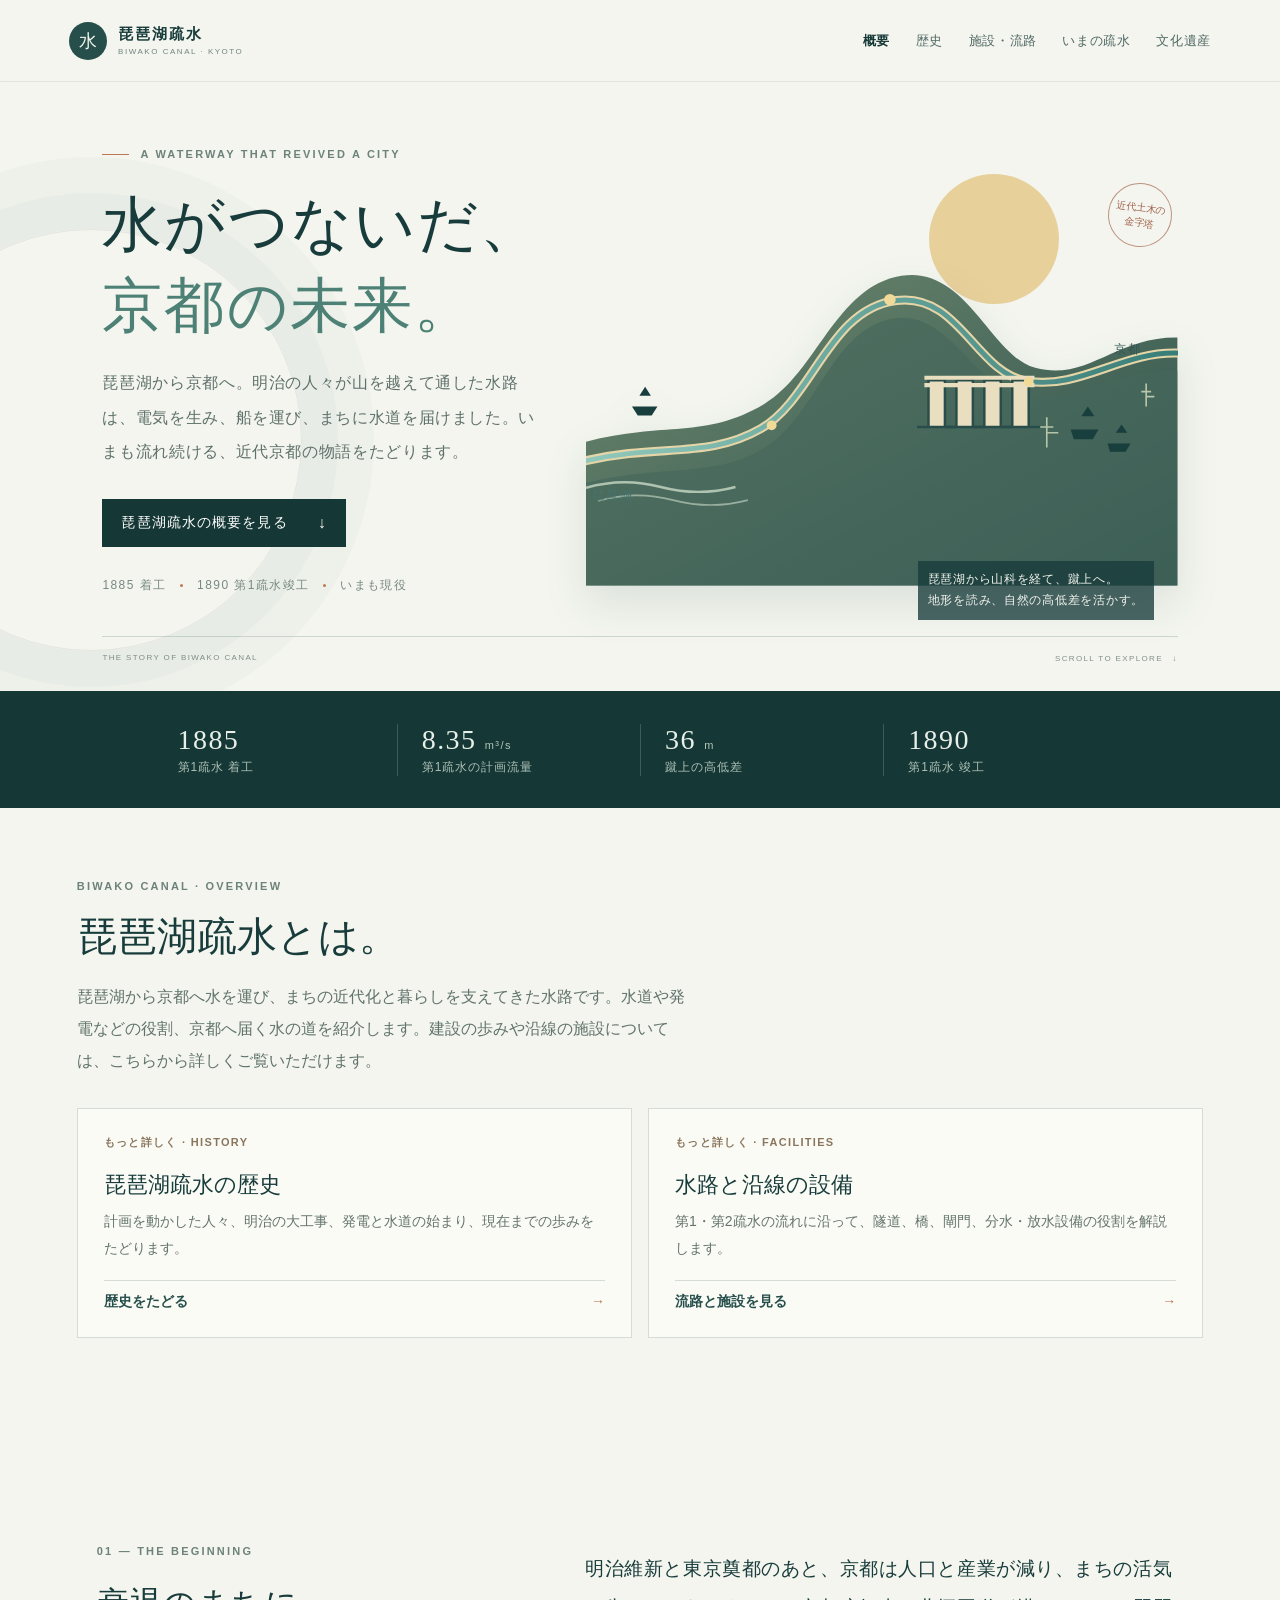
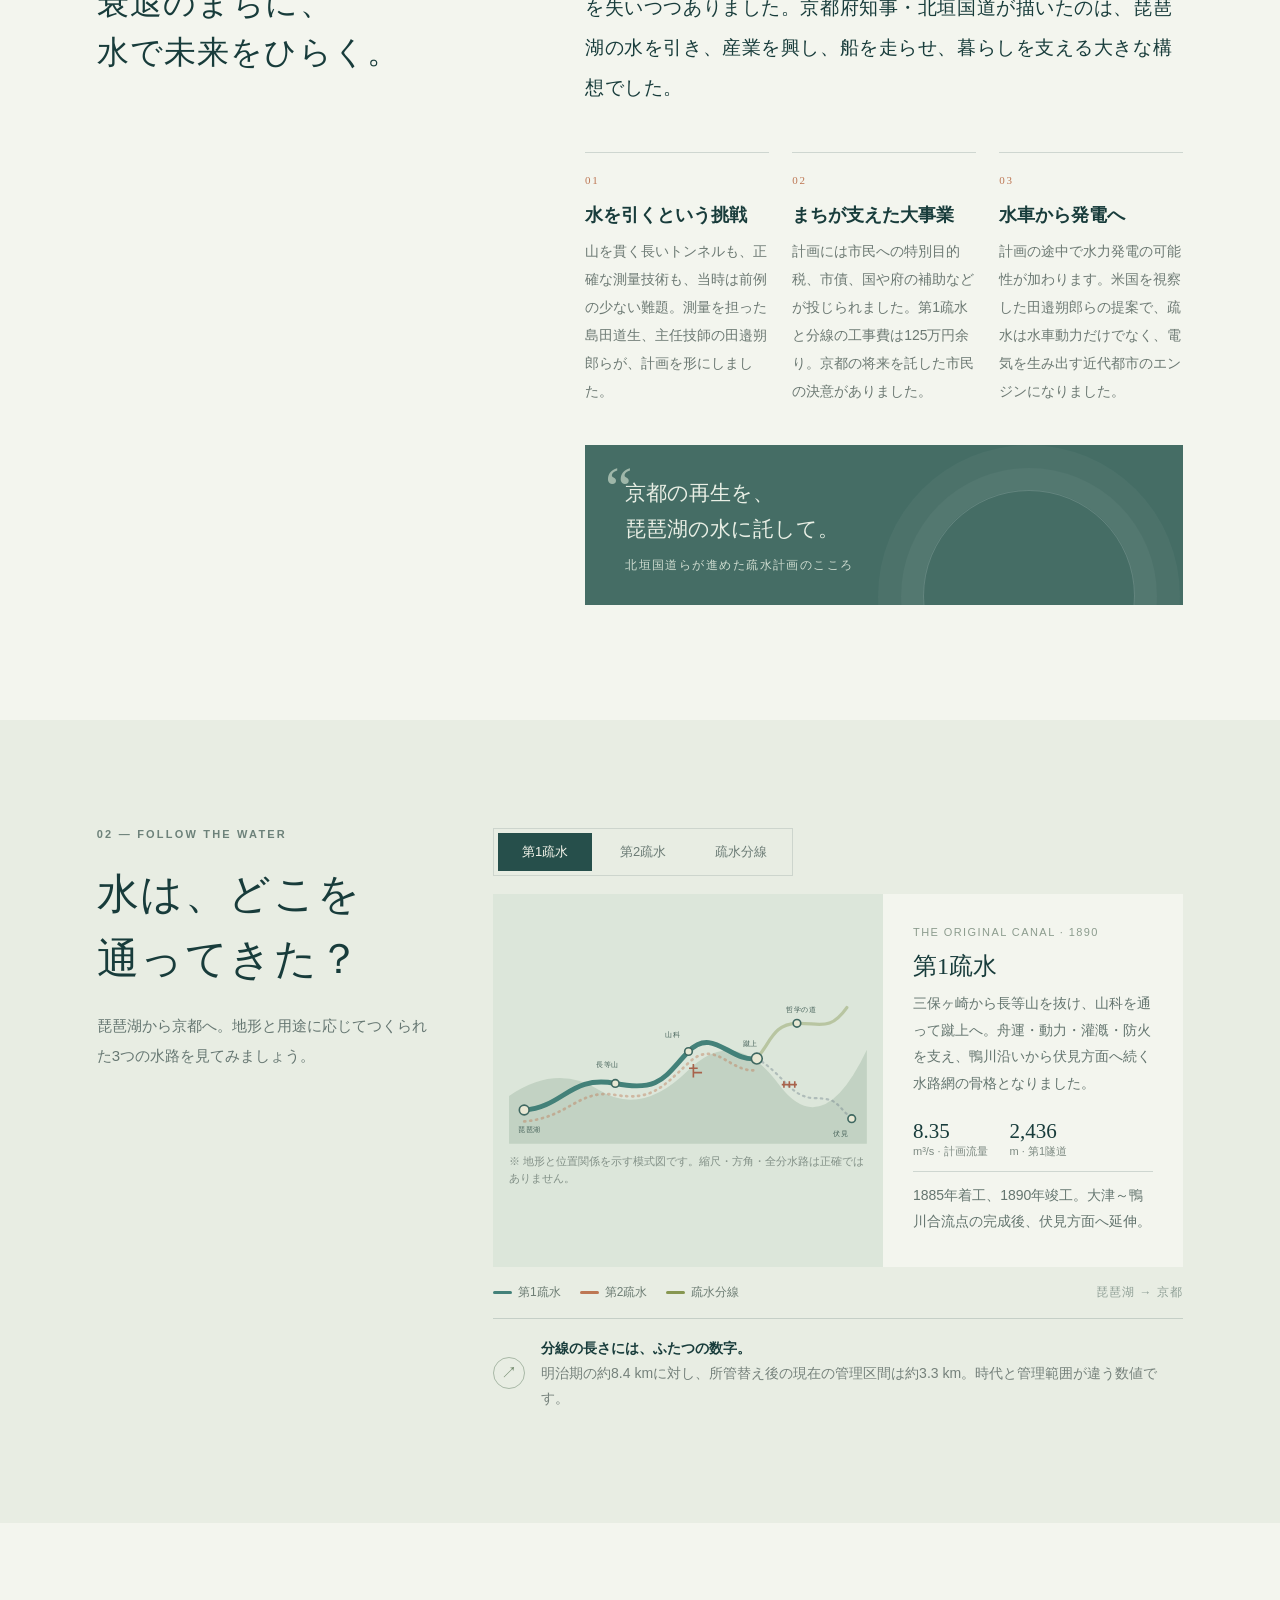
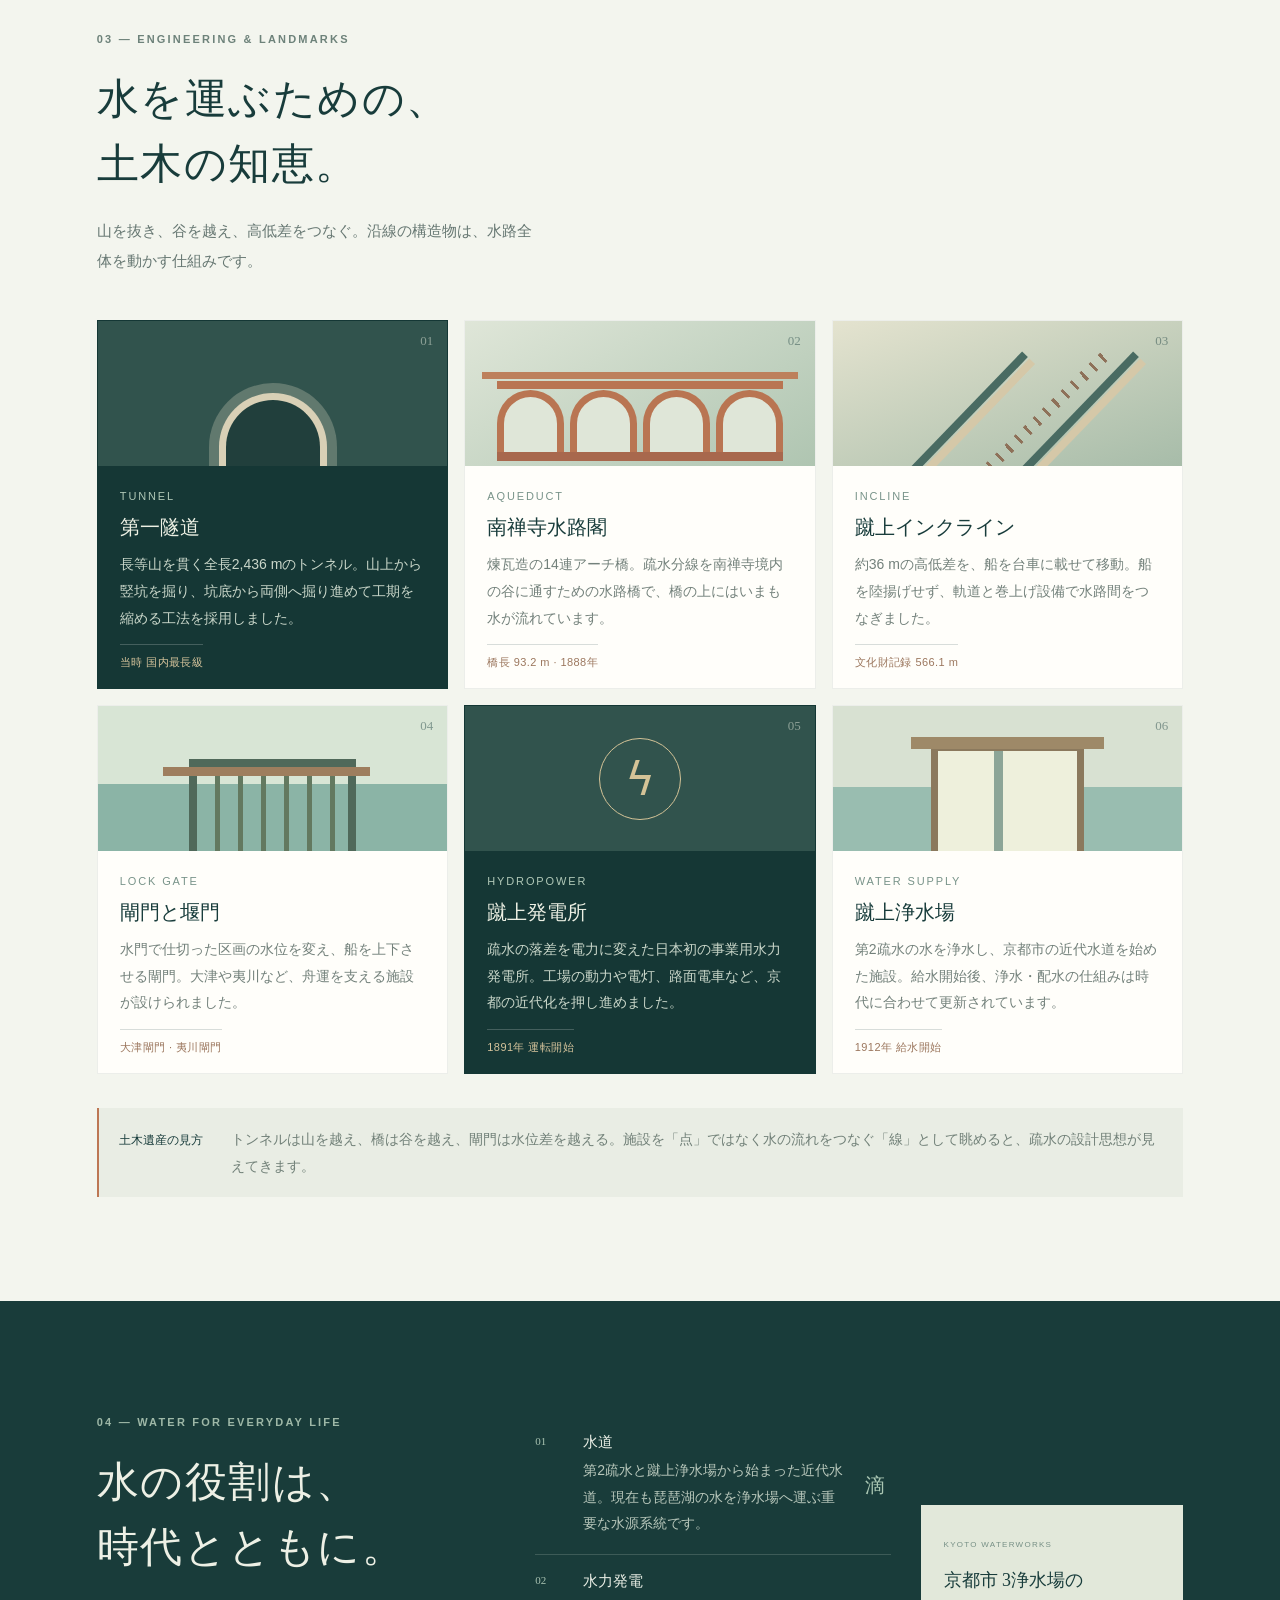
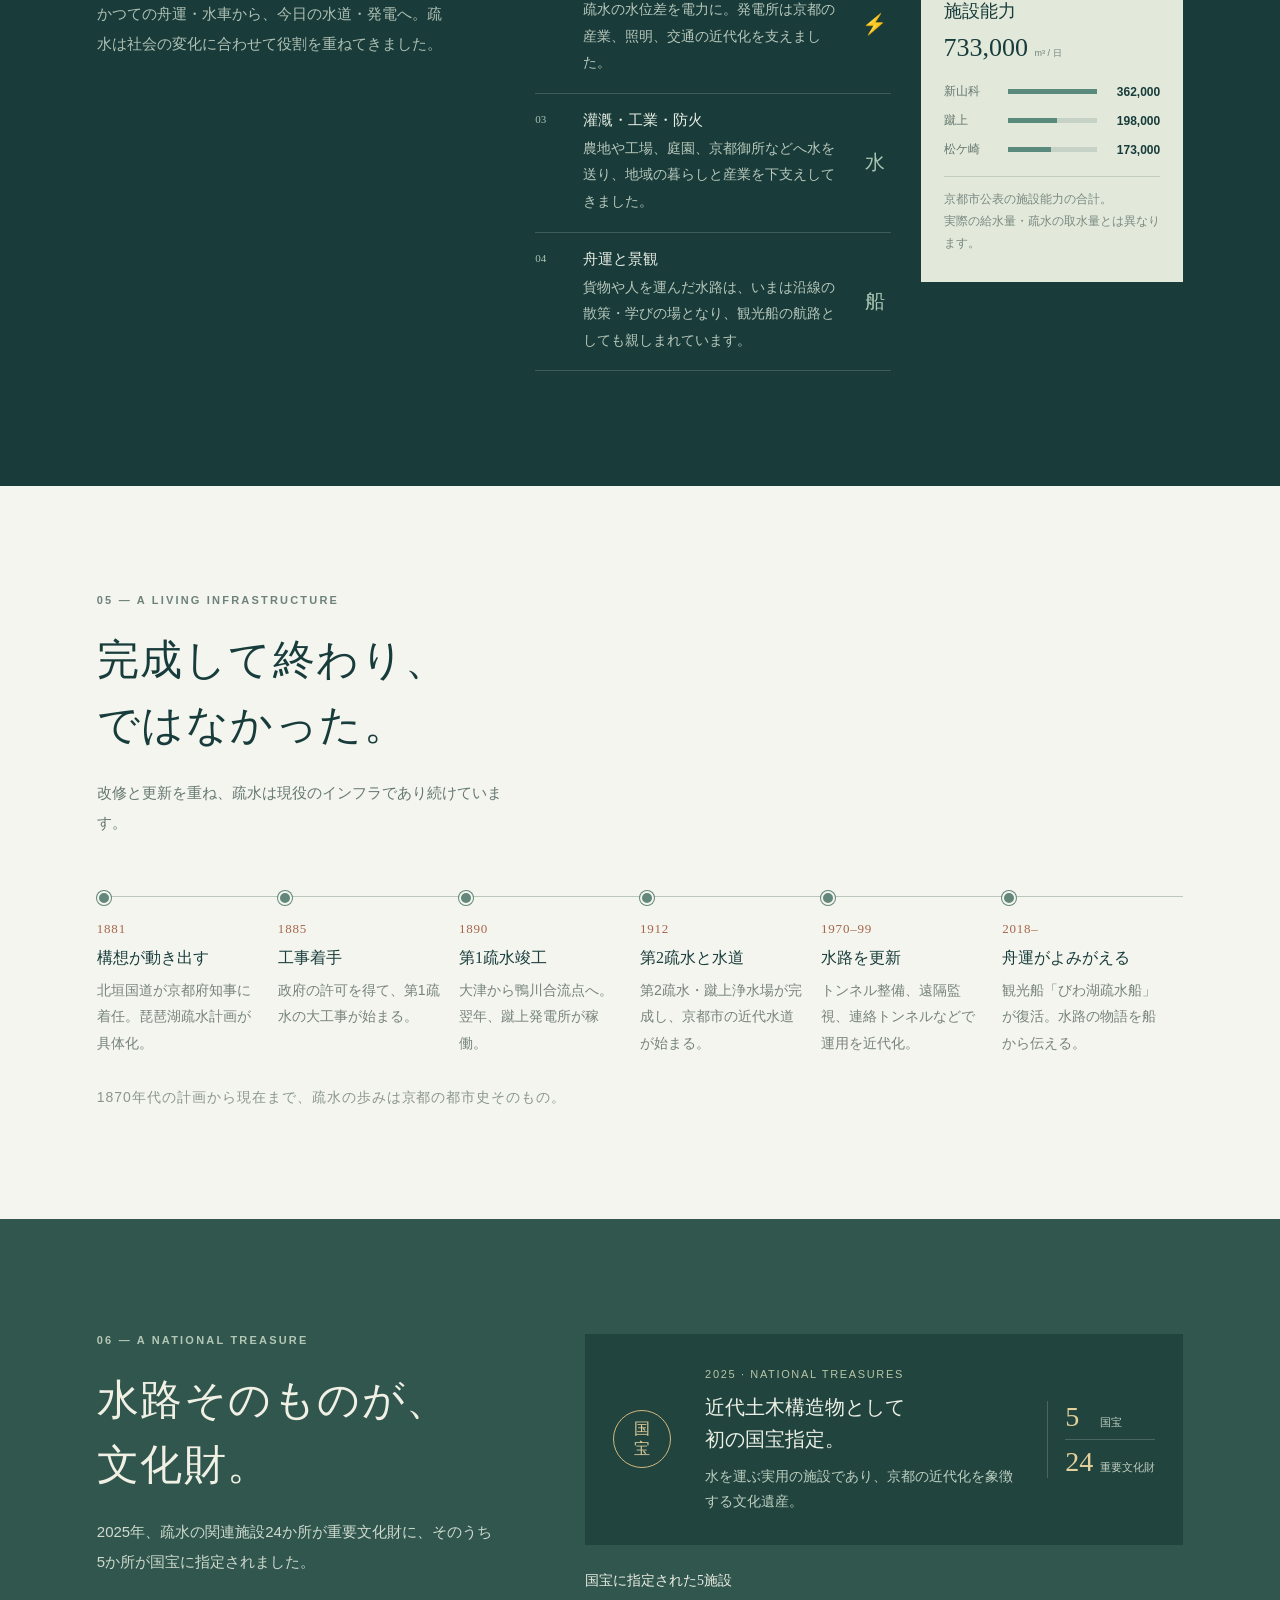
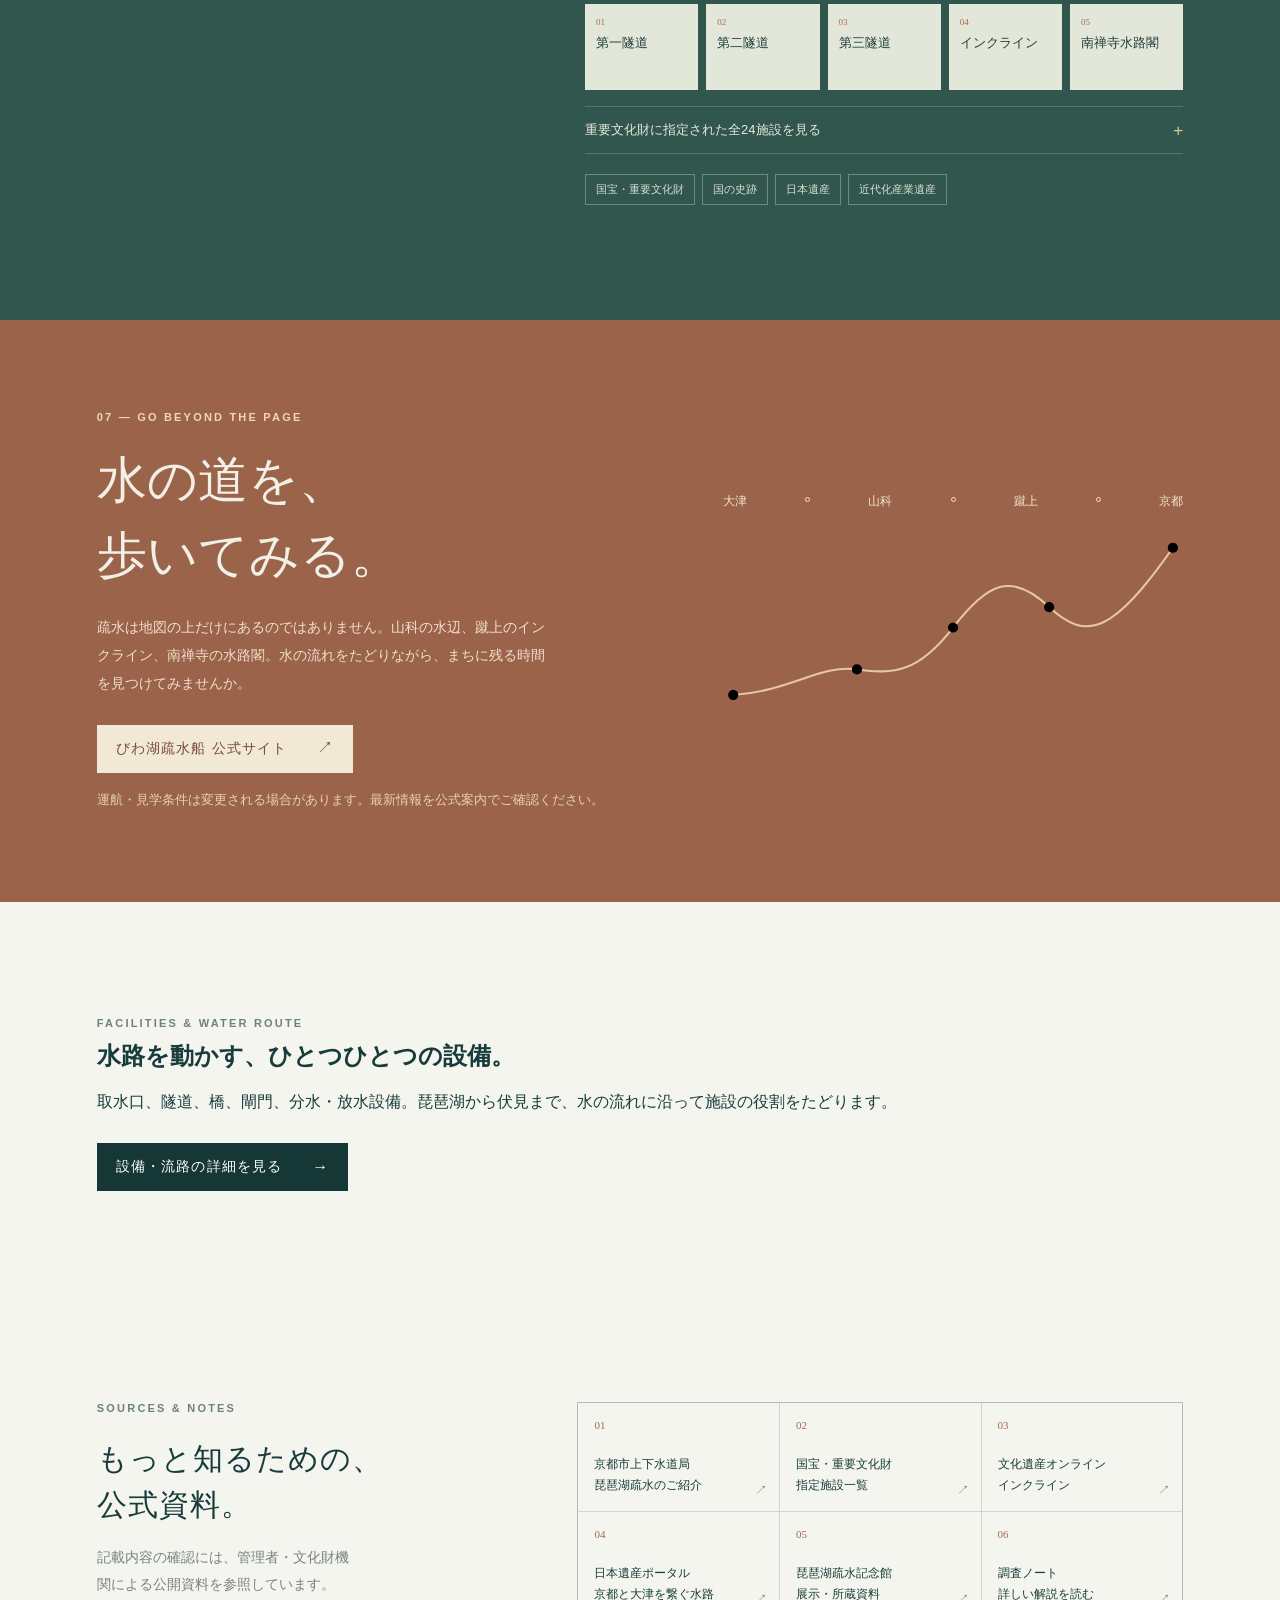
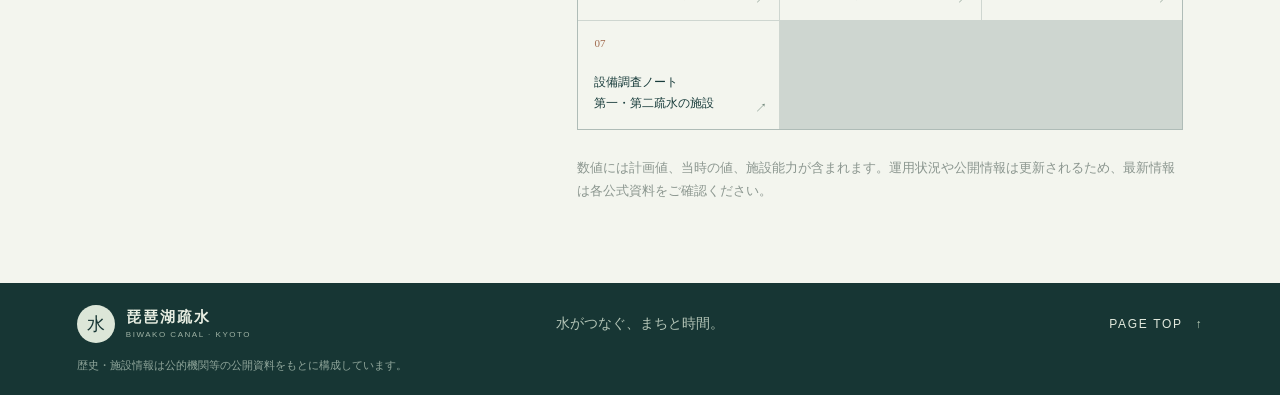
==== commit 65f9a4f3: "歴史と流路のページを作成" ====
--- a/index.html
+++ b/index.html
@@ -6,7 +6,7 @@
   <meta name="theme-color" content="#f3f5ee">
   <meta name="description" content="琵琶湖疏水の歴史、しくみ、分水、発電、水道、文化財、現在の姿をたどる総合案内。">
   <title>琵琶湖疏水 — 水がつないだ、京都の未来。</title>
-  <link rel="stylesheet" href="style.css?v=11">
+  <link rel="stylesheet" href="style.css?v=13">
   <script src="script.js" defer></script>
 </head>
 <body>
@@ -17,22 +17,23 @@
       <span class="brand-name">琵琶湖疏水<small>BIWAKO CANAL · KYOTO</small></span>
     </a>
     <nav class="desktop-nav" aria-label="メインナビゲーション">
-      <a href="#story">ものがたり</a>
-      <a href="#route">水の道</a>
-      <a href="#engineering">土木の知恵</a>
+      <a href="index.html" aria-current="page">概要</a>
+      <a href="history.html">歴史</a>
+      <a href="facilities.html">施設・流路</a>
       <a href="#today">いまの疏水</a>
       <a href="#heritage">文化遺産</a>
-      <a href="facilities.html">施設・流路</a>
     </nav>
     <details class="mobile-nav">
       <summary aria-label="ナビゲーションを開く"><span></span><span></span></summary>
       <nav aria-label="モバイルナビゲーション">
-        <a href="#story">ものがたり</a>
+        <a href="index.html" aria-current="page">概要</a>
+        <a href="history.html">琵琶湖疏水の歴史</a>
+        <a href="facilities.html">施設・流路</a>
+        <a href="#story">疏水のものがたり</a>
         <a href="#route">水の道</a>
         <a href="#engineering">土木の知恵</a>
         <a href="#today">いまの疏水</a>
         <a href="#heritage">文化遺産</a>
-        <a href="facilities.html">施設・流路</a>
         <a href="#visit">訪ねる・調べる</a>
       </nav>
     </details>
@@ -44,7 +45,7 @@
         <p class="eyebrow"><span class="eyebrow-line"></span> A WATERWAY THAT REVIVED A CITY</p>
         <h1>水がつないだ、<br><em>京都の未来。</em></h1>
         <p class="hero-lead">琵琶湖から京都へ。明治の人々が山を越えて通した水路は、電気を生み、船を運び、まちに水道を届けました。いまも流れ続ける、近代京都の物語をたどります。</p>
-        <a class="button button-dark" href="#story">疏水のものがたりを読む <span aria-hidden="true">↓</span></a>
+        <a class="button button-dark" href="#pillar-heading">琵琶湖疏水の概要を見る <span aria-hidden="true">↓</span></a>
         <p class="hero-note">1885 着工 <i></i> 1890 第1疏水竣工 <i></i> いまも現役</p>
       </div>
       <div class="hero-art" aria-label="琵琶湖から山を越え京都へ向かう疏水を表したイラスト" role="img">
@@ -101,6 +102,28 @@
       <div><span class="fact-number">1890</span><span class="fact-label">第1疏水 竣工</span></div>
     </section>
 
+    <section class="pillar-section" aria-labelledby="pillar-heading">
+      <div class="pillar-intro">
+        <p class="eyebrow">BIWAKO CANAL · OVERVIEW</p>
+        <h2 id="pillar-heading">琵琶湖疏水とは。</h2>
+        <p>琵琶湖から京都へ水を運び、まちの近代化と暮らしを支えてきた水路です。水道や発電などの役割、京都へ届く水の道を紹介します。建設の歩みや沿線の施設については、こちらから詳しくご覧いただけます。</p>
+      </div>
+      <div class="pillar-grid">
+        <a class="pillar-card" href="history.html">
+          <span class="pillar-number">もっと詳しく · HISTORY</span>
+          <h3>琵琶湖疏水の歴史</h3>
+          <p>計画を動かした人々、明治の大工事、発電と水道の始まり、現在までの歩みをたどります。</p>
+          <span class="pillar-link">歴史をたどる <span aria-hidden="true">→</span></span>
+        </a>
+        <a class="pillar-card" href="facilities.html">
+          <span class="pillar-number">もっと詳しく · FACILITIES</span>
+          <h3>水路と沿線の設備</h3>
+          <p>第1・第2疏水の流れに沿って、隧道、橋、閘門、分水・放水設備の役割を解説します。</p>
+          <span class="pillar-link">流路と施設を見る <span aria-hidden="true">→</span></span>
+        </a>
+      </div>
+    </section>
+
     <section class="section story-section" id="story">
       <div class="section-heading">
         <p class="eyebrow">01 — THE BEGINNING</p>
--- a/style.css
+++ b/style.css
@@ -48,7 +48,7 @@
 .eyebrow-line { display: inline-block; width: 27px; height: 1px; background: var(--rust); }
 h1, h2, h3, p { margin-top: 0; }
 h1, h2, h3, h4 { text-wrap: balance; }
-h1 br, h2 br { display: none; }
+h1 br, h2 br { display: block; }
 .hero h1 { margin: 25px 0 20px; font-family: var(--serif); font-weight: 500; font-size: clamp(44px, 4.7vw, 64px); line-height: 1.34; letter-spacing: .035em; }
 .hero h1 em { color: #4e8176; font-style: normal; }
 .hero-lead { max-width: 435px; color: #60716c; font-size: 13px; line-height: 2.15; letter-spacing: .04em; }
@@ -275,6 +275,55 @@
 .back-top span { margin-left: 8px; color: #c0d4bd; }
 .footer-credit { grid-column: 1 / -1; color: #90a69b; font-size: 8px; }
 
+.desktop-nav { gap: clamp(14px, 2vw, 28px); }
+.desktop-nav a { font-size: 13px; }
+.desktop-nav a[aria-current="page"], .mobile-nav nav a[aria-current="page"] { color: var(--green-dark); font-weight: 700; }
+.pillar-section { max-width: 1360px; margin: 0 auto; padding: 72px 6vw 92px; }
+.pillar-intro { max-width: 920px; margin-bottom: 31px; }
+.pillar-intro .eyebrow { margin-bottom: 15px; }
+.pillar-intro h2 { margin: 0 0 14px; font-family: var(--serif); font-size: clamp(30px, 3.3vw, 40px); font-weight: 500; line-height: 1.5; }
+.pillar-intro>p:last-child { max-width: 620px; margin: 0; color: #61736c; font-size: 16px; line-height: 2; }
+.pillar-grid { display: grid; grid-template-columns: repeat(2, minmax(0, 1fr)); gap: 16px; }
+.pillar-card { min-height: 210px; display: flex; flex-direction: column; align-items: flex-start; padding: 26px; border: 1px solid var(--line); background: #fbfbf6; text-decoration: none; transition: transform .2s, background .2s, border-color .2s; }
+.pillar-card:hover, .pillar-card:focus-visible { transform: translateY(-3px); border-color: #8ca99a; background: #fffefa; }
+.pillar-number { color: #8a765c; font-size: 11px; font-weight: 700; letter-spacing: .12em; }
+.pillar-card h3 { margin: 20px 0 8px; font-family: var(--serif); font-size: 22px; font-weight: 500; }
+.pillar-card p { margin: 0 0 18px; color: #64746c; font-size: 14px; line-height: 1.9; }
+.pillar-link { display: flex; justify-content: space-between; gap: 18px; width: 100%; margin-top: auto; padding-top: 12px; border-top: 1px solid var(--line); color: var(--green); font-size: 14px; font-weight: 600; }
+.pillar-link span { color: var(--rust); }
+
+.eyebrow { font-size: 11px; }
+.hero-lead { font-size: 16px; }
+.art-caption { padding: 8px 10px; color: #f3f5ee; background: rgba(24, 60, 59, .78); }
+.hero-note, .art-caption { font-size: 12px; }
+.button { font-size: 14px; }
+.fact-label { font-size: 12px; }
+.heading-note { font-size: 15px; }
+.intro-copy { font-size: 19px; }
+.story-columns h3 { font-size: 18px; }
+.story-columns p { font-size: 14px; }
+.quote-card small { font-size: 12px; }
+.route-tab { font-size: 13px; }
+.map-caption, .route-stats span { font-size: 11px; }
+.route-info>p { font-size: 14px; }
+.route-kicker, .card-category { font-size: 11px; }
+.route-info .route-note, .route-callout p { font-size: 14px; }
+.route-legend { font-size: 12px; }
+.landmark-copy p { font-size: 14px; }
+.card-data { font-size: 11px; }
+.use-list article p, .timeline article p { font-size: 14px; }
+.timeline h3 { font-size: 16px; }
+.stat-footnote { font-size: 12px; }
+.visit-copy>p:not(.eyebrow):not(.visit-warning) { font-size: 14px; }
+.visit-warning { font-size: 13px; }
+.sources-heading>p:last-child { font-size: 14px; }
+.source-links strong { font-size: 12px; }
+.source-links a>span { font-size: 11px; }
+.source-caveat { font-size: 13px; }
+.mobile-nav nav a { font-size: 15px; }
+.site-footer>p { font-size: 14px; }
+.back-top, .footer-credit { font-size: 11px; }
+
 @media (min-width: 1440px) {
   .hero { padding-right: max(8vw, calc((100vw - 1240px)/2)); padding-left: max(8vw, calc((100vw - 1240px)/2)); }
 }
@@ -287,6 +336,7 @@
   .landmark-copy { padding: 18px 15px; }
   .uses-content { gap: 19px; }
   .treasure-banner { gap: 14px; padding: 24px 18px; }
+  .pillar-section { padding-right: 5vw; padding-left: 5vw; }
 }
 @media (max-width: 760px) {
   :root { scroll-padding-top: 72px; }
@@ -306,7 +356,7 @@
   .hero { min-height: unset; padding: 54px 7vw 24px; grid-template-columns: 1fr; }
   .hero-copy { padding-bottom: 0; }
   .hero h1 { margin: 20px 0 12px; font-size: clamp(43px, 10vw, 68px); }
-  .hero-lead { max-width: 540px; font-size: 12px; }
+  .hero-lead { max-width: 540px; font-size: 15px; }
   .hero-art { justify-self: center; height: min(65vw, 380px); min-height: 260px; margin-top: 8px; }
   .hero-bottom { margin-top: 16px; }
   .fact-strip { grid-template-columns: repeat(2,1fr); padding: 17px 7vw; }
@@ -314,24 +364,26 @@
   .fact-strip>div:nth-child(odd) { border-left: 0; }
   .fact-number { font-size: 24px; }
   .section { padding: 78px 7vw; }
+  .pillar-section { padding: 64px 7vw 72px; }
+  .pillar-grid { grid-template-columns: 1fr; gap: 10px; }
+  .pillar-card { min-height: 0; padding: 21px; }
+  .pillar-card h3 { margin-top: 13px; }
   .story-section, .section-route, .uses-inner, .heritage-inner, .sources-section { grid-template-columns: 1fr; gap: 32px; }
   .section-heading h2 { font-size: 37px; }
   .section-heading .story-heading { font-size: clamp(26px, 8vw, 31px); }
   .story-content { padding: 0; }
   .intro-copy { font-size: 16px; }
   .story-columns { gap: 15px; }
-  .story-columns p { font-size: 9px; }
   .quote-card { min-height: 140px; margin-top: 28px; }
   .section-route { gap: 25px; }
   .route-card { grid-template-columns: 1fr; }
   .route-map { padding: 15px 12px 10px; }
   .route-info { padding: 22px; }
-  .route-info>p { font-size: 11px; }
   .route-tab { min-width: 0; flex: 1; }
   .route-tabs { width: 100%; }
   .route-legend { gap: 12px; }
   .legend-watermark { width: 100%; margin: 2px 0 0; }
-  .engineering-section .section-heading { margin-bottom: 28px; }
+ing-section .section-heading { margin-bottom: 28px; }
   .landmark-grid { grid-template-columns: repeat(2,1fr); gap: 10px; }
   .landmark-visual { height: 120px; }
   .landmark-copy { min-height: 200px; padding: 16px 13px; }
@@ -344,7 +396,6 @@
   .timeline::before { display: none; }
   .timeline article { border-top: 1px solid #bac8b9; padding-top: 17px; }
   .timeline article::before { top: -5px; }
-  .timeline h3 { font-size: 12px; }
   .treasure-banner { grid-template-columns: 52px 1fr; }
   .treasure-seal { width: 48px; height: 48px; font-size: 13px; }
   .treasure-banner h3 { font-size: 17px; }
@@ -369,7 +420,7 @@
   .story-columns .mini-number { grid-row: 1 / 3; padding-top: 3px; }
   .story-columns h3 { margin: 0 0 6px; }
   .story-columns p { grid-column: 2; }
-  .route-tab { padding: 10px 7px; font-size: 9px; }
+  .route-tab { padding: 10px 7px; font-size: 12px; }
   .route-info { padding: 20px 17px; }
   .landmark-grid { grid-template-columns: 1fr; }
   .landmark-visual { height: 135px; }
@@ -385,3 +436,17 @@
 @media (prefers-reduced-motion: reduce) {
   *, *::before, *::after { scroll-behavior: auto !important; transition-duration: .01ms !important; animation-duration: .01ms !important; }
 }
+
+.important-list summary { font-size: 13px; }
+.important-list p, .important-list ul { font-size: 13px; }
+.treasure-list li { font-size: 13px; }
+.heritage-badges span { font-size: 11px; }
+.capacity-bars>div { font-size: 12px; }
+.capacity-bars>div strong { font-size: 12px; }
+.stat-head { font-size: 18px; }
+.timeline article>span { font-size: 13px; }
+.treasure-banner>div:nth-child(2)>span, .treasure-count span { font-size: 11px; }
+.treasure-banner p { font-size: 14px; }
+.engineering-note p, .timeline-caption { font-size: 14px; }
+.source-links a { min-height: 108px; padding: 16px; }
+.back-top { font-size: 12px; }
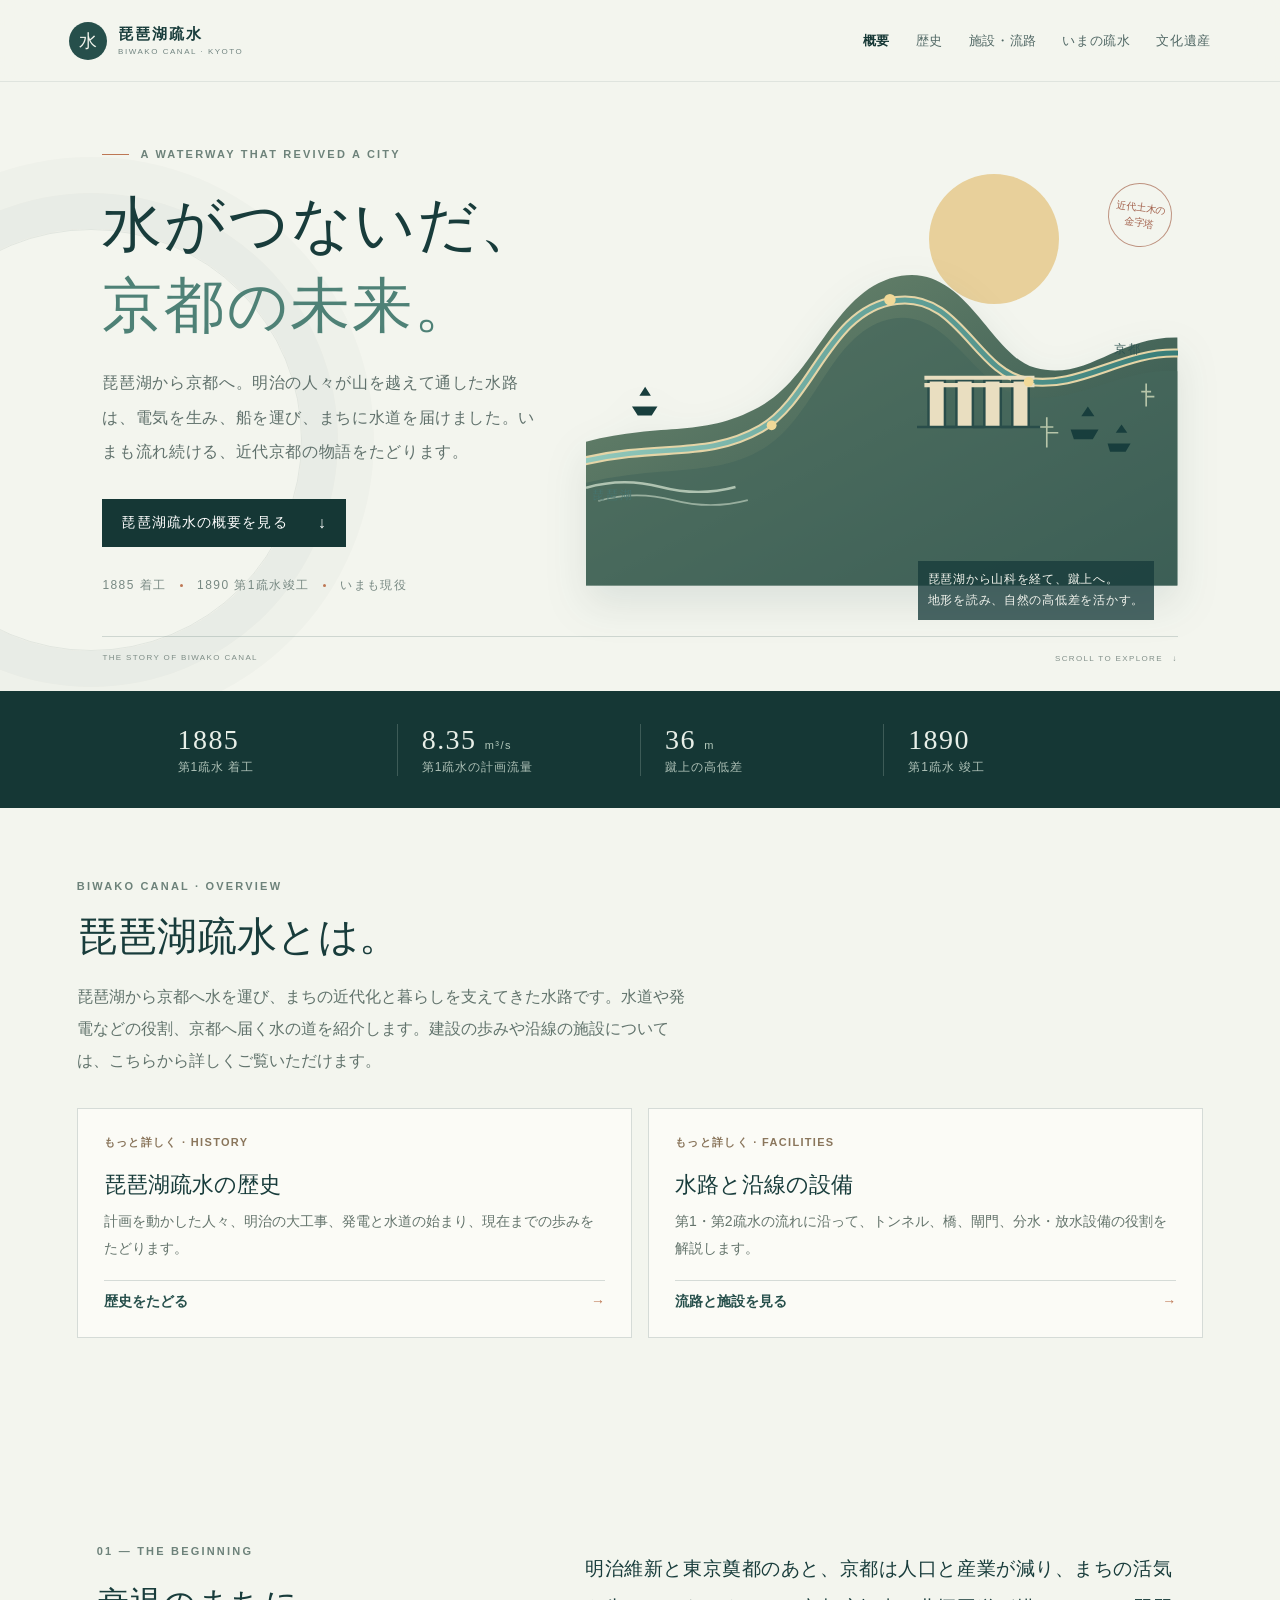
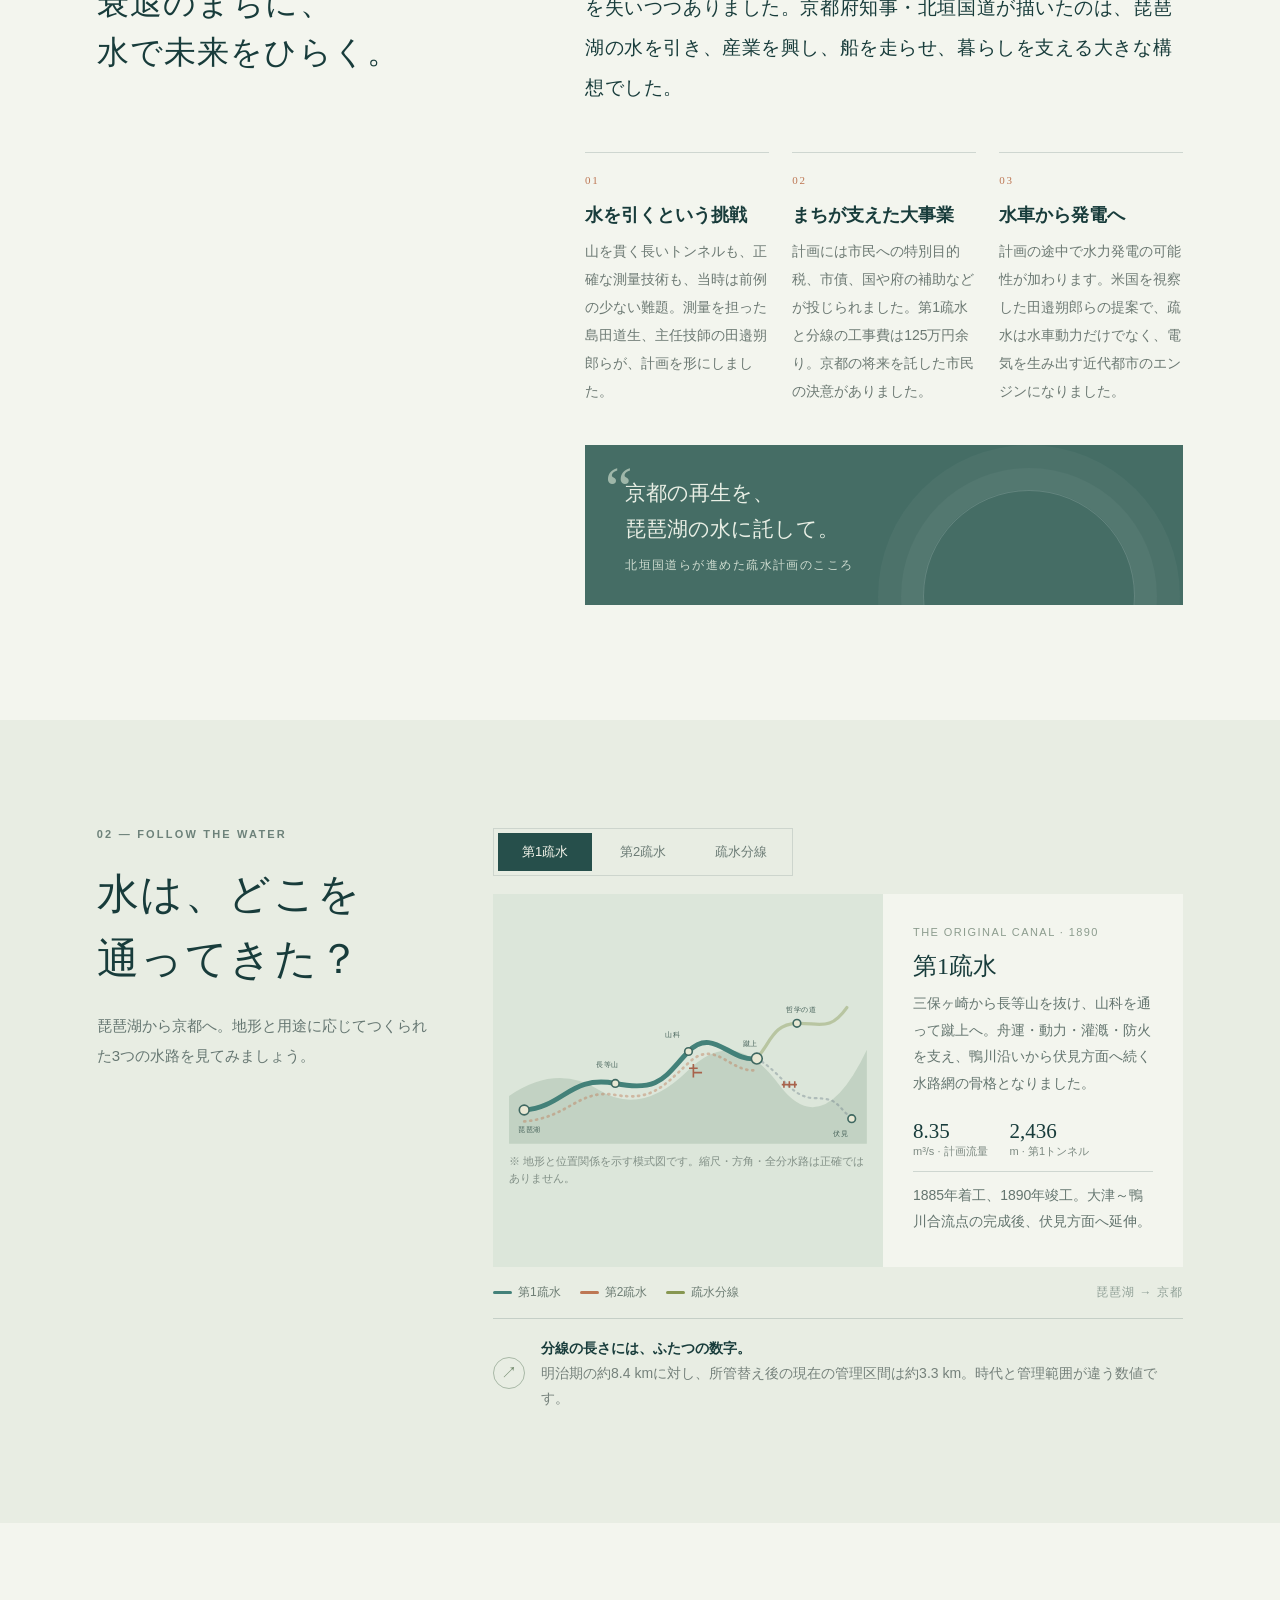
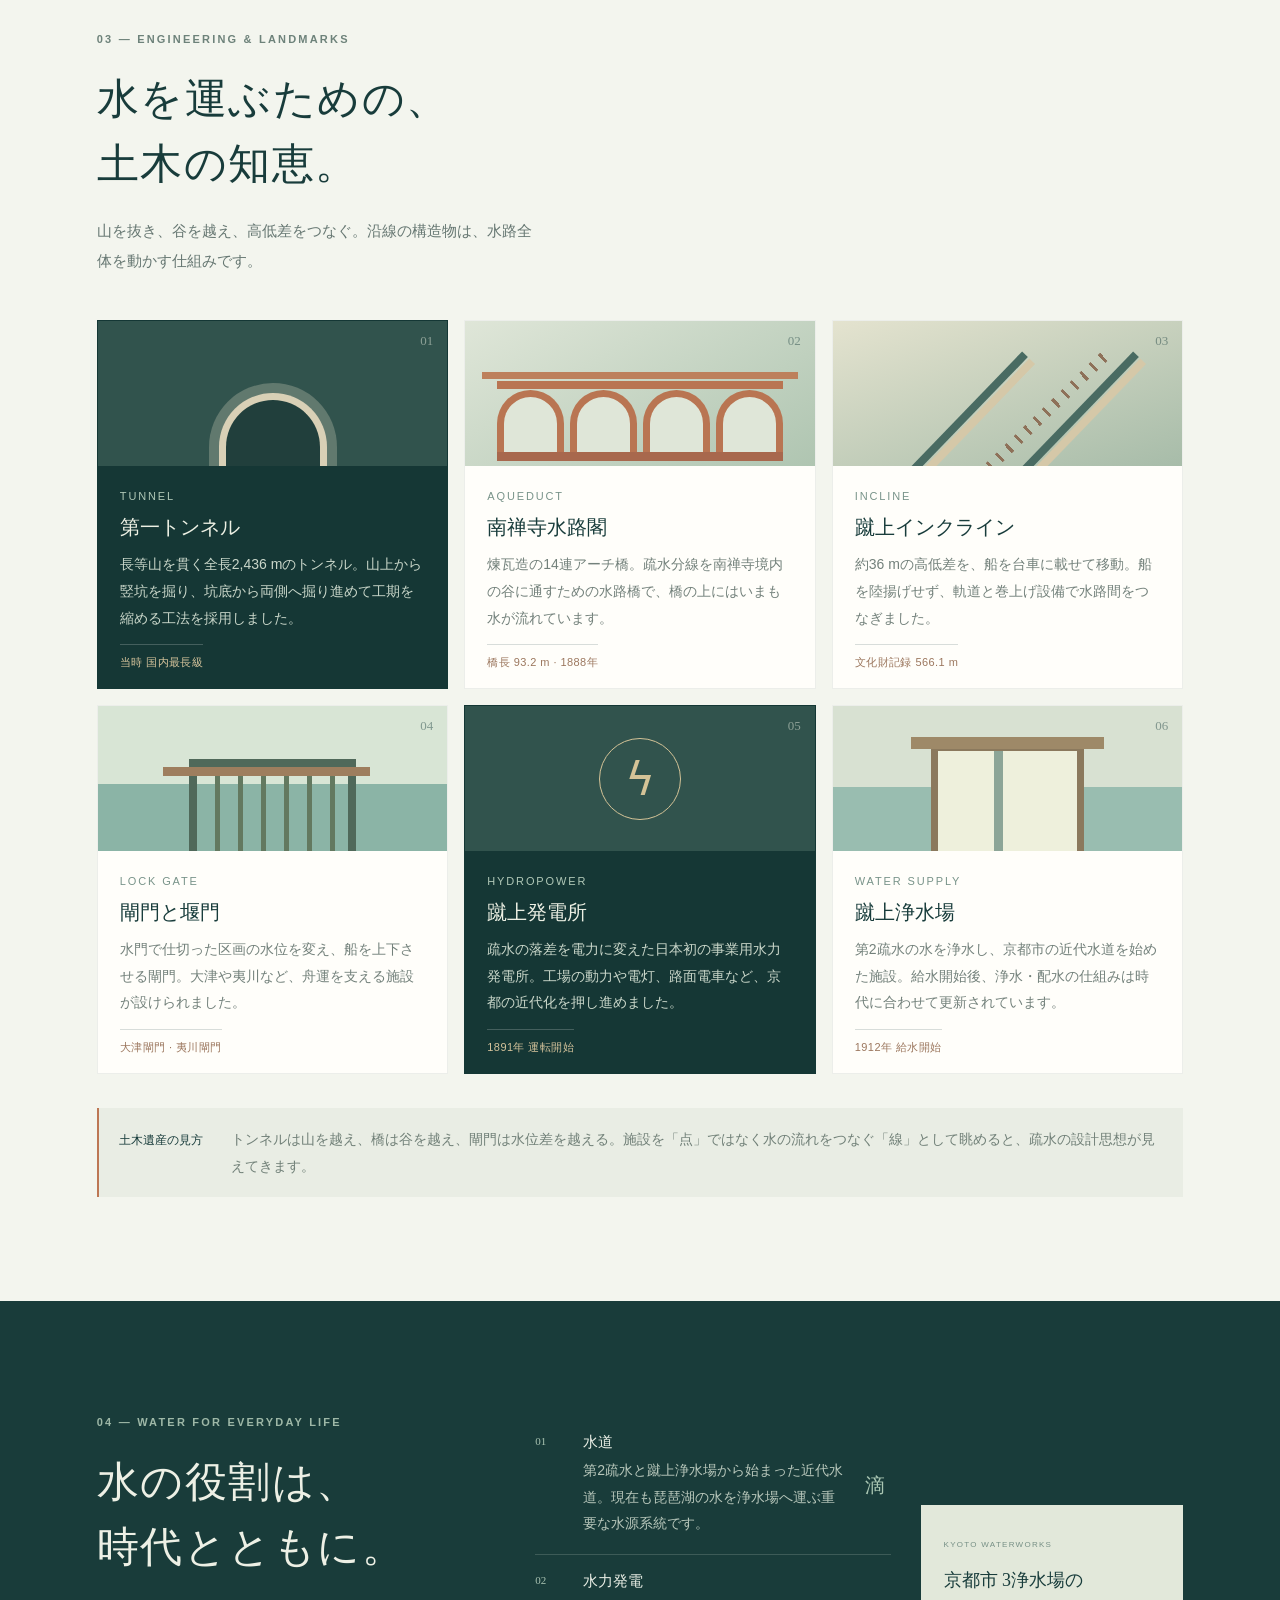
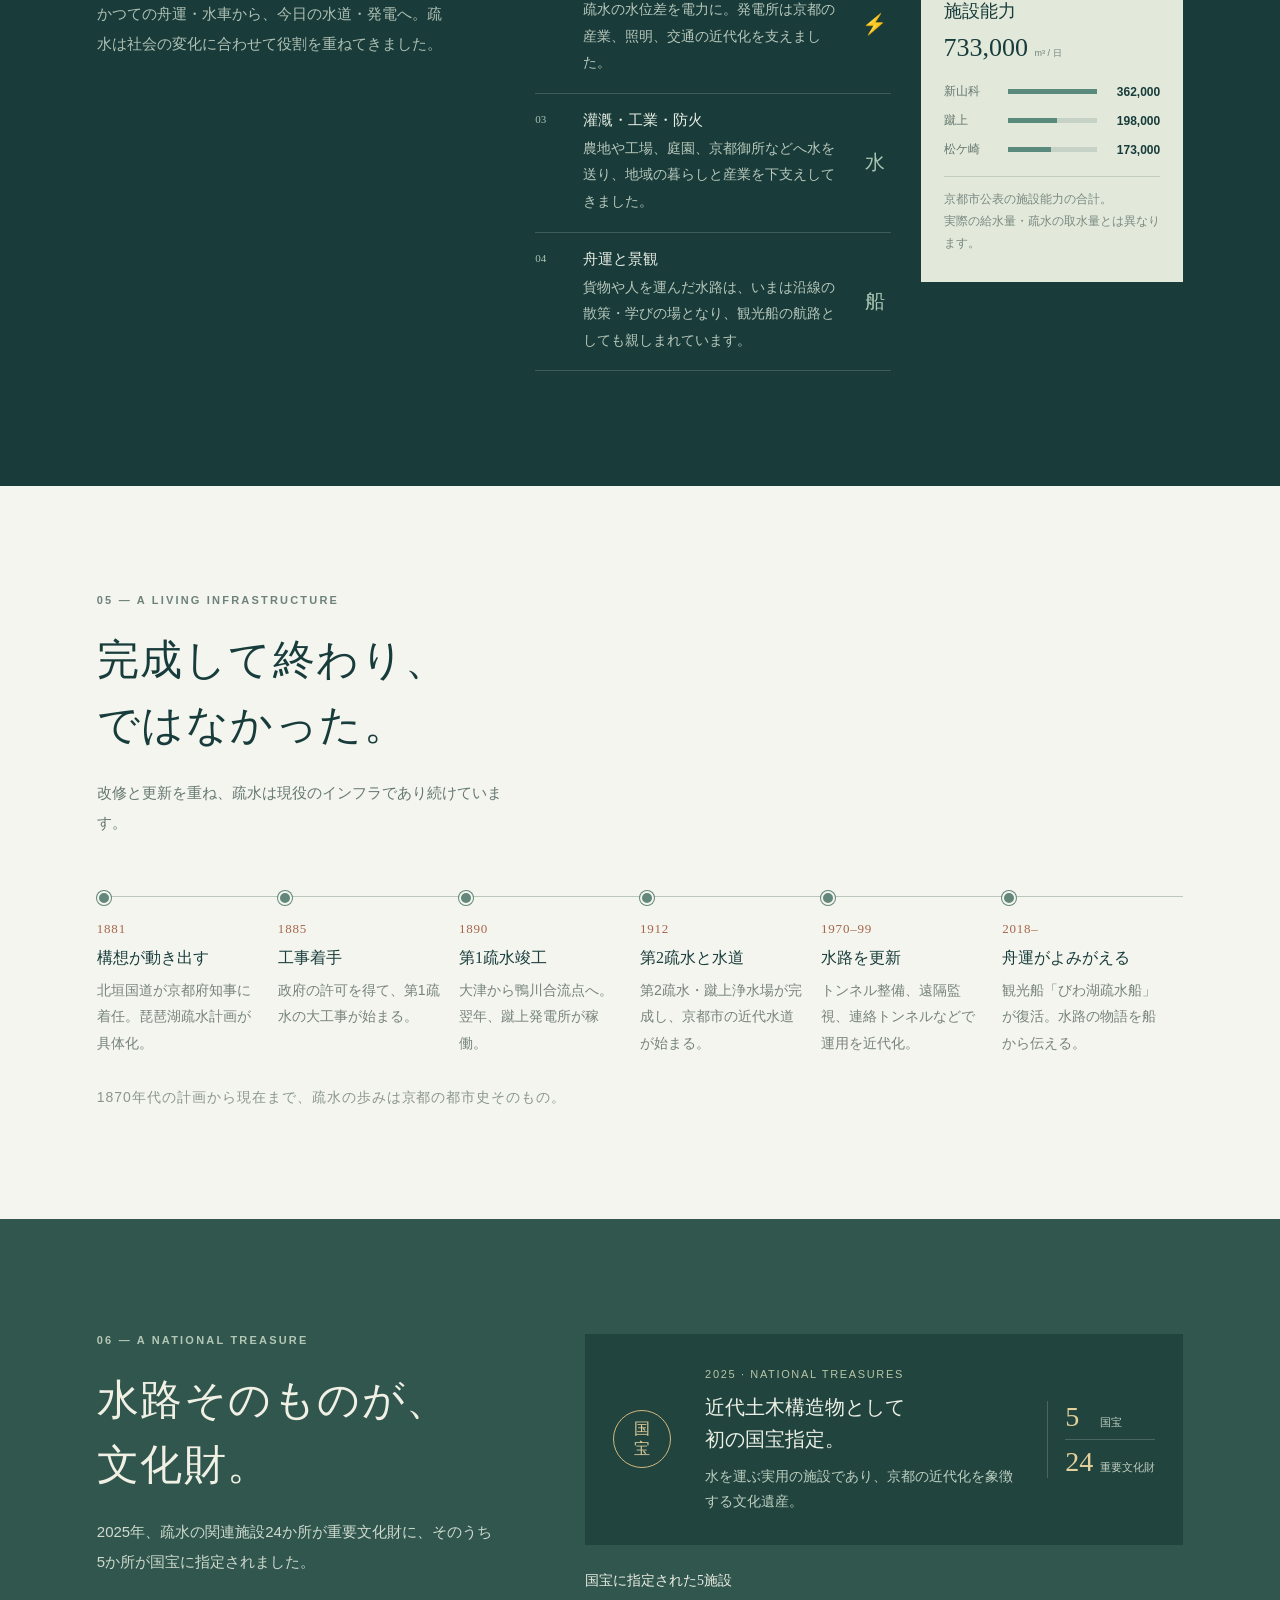
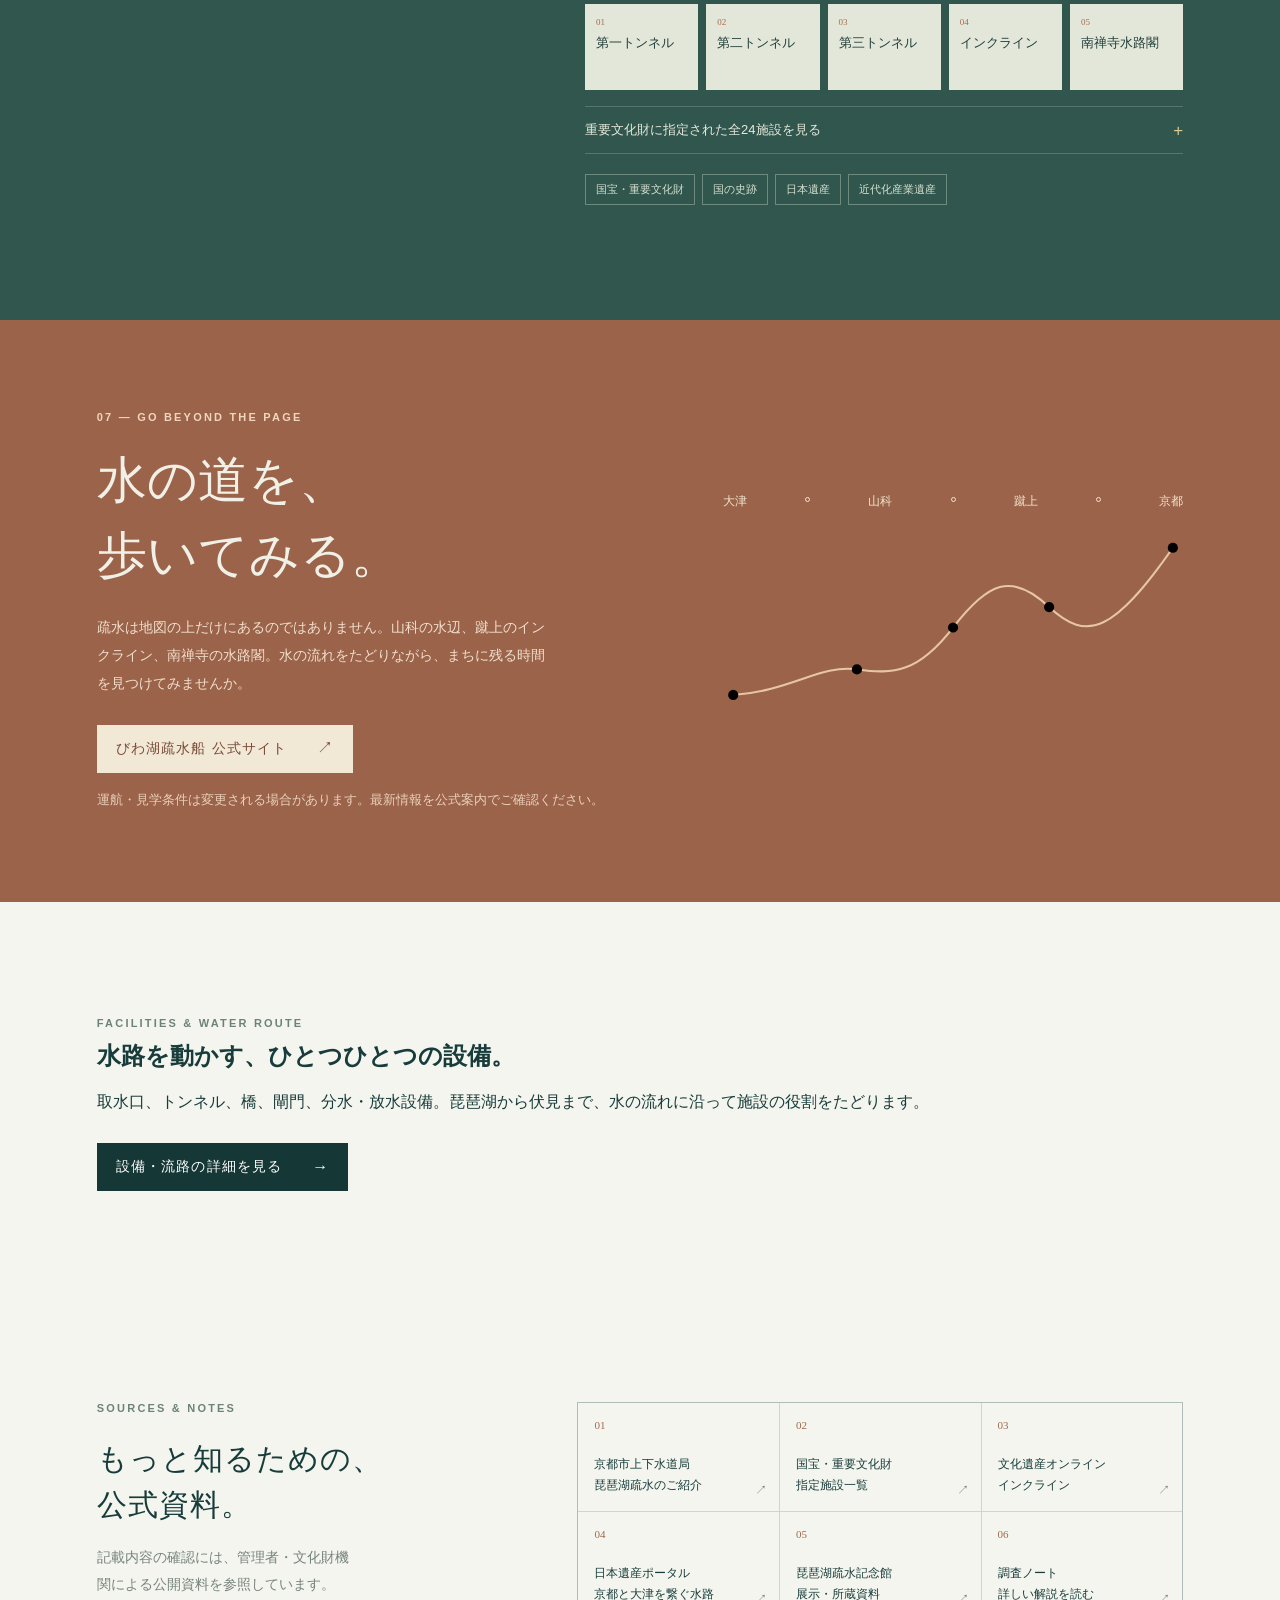
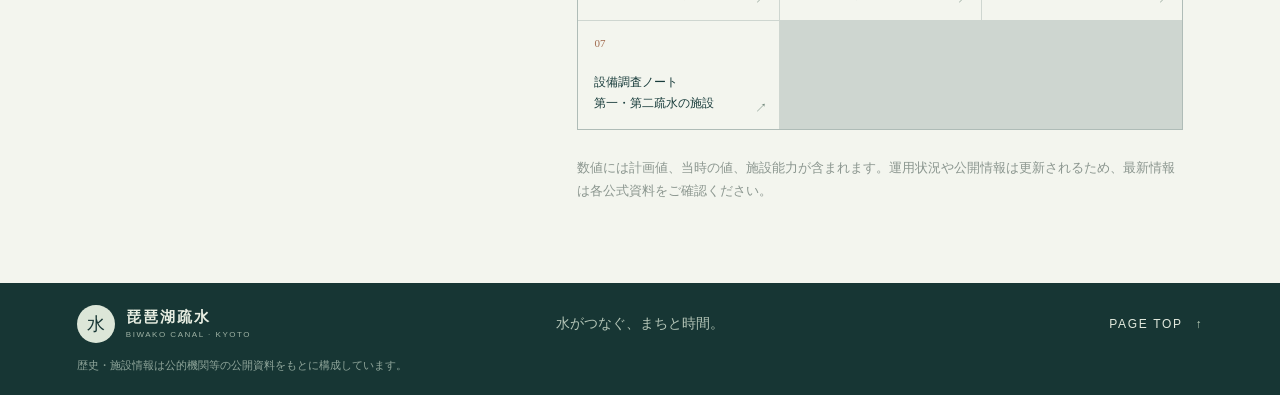
==== commit af0167bb: "一覧にして写真追加" ====
--- a/index.html
+++ b/index.html
@@ -118,7 +118,7 @@
         <a class="pillar-card" href="facilities.html">
           <span class="pillar-number">もっと詳しく · FACILITIES</span>
           <h3>水路と沿線の設備</h3>
-          <p>第1・第2疏水の流れに沿って、隧道、橋、閘門、分水・放水設備の役割を解説します。</p>
+          <p>第1・第2疏水の流れに沿って、トンネル、橋、閘門、分水・放水設備の役割を解説します。</p>
           <span class="pillar-link">流路と施設を見る <span aria-hidden="true">→</span></span>
         </a>
       </div>
@@ -179,7 +179,7 @@
               <p id="route-description">三保ヶ崎から長等山を抜け、山科を通って蹴上へ。舟運・動力・灌漑・防火を支え、鴨川沿いから伏見方面へ続く水路網の骨格となりました。</p>
               <div class="route-stats" id="route-stats">
                 <div><strong>8.35</strong><span>m³/s · 計画流量</span></div>
-                <div><strong>2,436</strong><span>m · 第1隧道</span></div>
+                <div><strong>2,436</strong><span>m · 第1トンネル</span></div>
               </div>
               <p class="route-note" id="route-note">1885年着工、1890年竣工。大津～鴨川合流点の完成後、伏見方面へ延伸。</p>
             </div>
@@ -199,7 +199,7 @@
       <div class="landmark-grid">
         <article class="landmark-card landmark-dark">
           <div class="landmark-visual tunnel-art" aria-hidden="true"><div class="tunnel-mouth"></div><span class="visual-index">01</span></div>
-          <div class="landmark-copy"><span class="card-category">TUNNEL</span><h3>第一隧道</h3><p>長等山を貫く全長2,436 mのトンネル。山上から竪坑を掘り、坑底から両側へ掘り進めて工期を縮める工法を採用しました。</p><span class="card-data">当時 国内最長級</span></div>
+          <div class="landmark-copy"><span class="card-category">TUNNEL</span><h3>第一トンネル</h3><p>長等山を貫く全長2,436 mのトンネル。山上から竪坑を掘り、坑底から両側へ掘り進めて工期を縮める工法を採用しました。</p><span class="card-data">当時 国内最長級</span></div>
         </article>
         <article class="landmark-card">
           <div class="landmark-visual aqueduct-art" aria-hidden="true"><div class="arch-row"><i></i><i></i><i></i><i></i></div><span class="visual-index">02</span></div>
@@ -287,13 +287,13 @@
           <div class="heritage-list-wrap">
             <h3>国宝に指定された5施設</h3>
             <ol class="treasure-list">
-              <li><span>01</span>第一隧道</li><li><span>02</span>第二隧道</li><li><span>03</span>第三隧道</li><li><span>04</span>インクライン</li><li><span>05</span>南禅寺水路閣</li>
+              <li><span>01</span>第一トンネル</li><li><span>02</span>第二トンネル</li><li><span>03</span>第三トンネル</li><li><span>04</span>インクライン</li><li><span>05</span>南禅寺水路閣</li>
             </ol>
             <details class="important-list">
               <summary>重要文化財に指定された全24施設を見る</summary>
               <p>国宝5施設に加え、次の19施設が重要文化財です。</p>
               <ul>
-                <li>大津閘門及び堰門</li><li>大津運河</li><li>安朱川水路橋</li><li>第一〇号橋</li><li>第一一号橋</li><li>夷川閘門</li><li>第五隧道</li><li>第六隧道</li><li>日岡隧道</li><li>新旧両水連絡洗堰</li><li>合流隧道</li><li>蹴上放水所</li><li>七瀬川放水所</li><li>蹴上浄水場第一高区配水池</li><li>旧御所水道大日山水源地喞筒所</li><li>蹴上発電所旧本館</li><li>夷川発電所本館</li><li>伏見発電所本館</li><li>本願寺水道水源池</li>
+                <li>大津閘門及び堰門</li><li>大津運河</li><li>安朱川水路橋</li><li>第一〇号橋</li><li>第一一号橋</li><li>夷川閘門</li><li>第五トンネル</li><li>第六トンネル</li><li>日岡トンネル</li><li>新旧両水連絡洗堰</li><li>合流トンネル</li><li>蹴上放水所</li><li>七瀬川放水所</li><li>蹴上浄水場第一高区配水池</li><li>旧御所水道大日山水源地喞筒所</li><li>蹴上発電所旧本館</li><li>夷川発電所本館</li><li>伏見発電所本館</li><li>本願寺水道水源池</li>
               </ul>
             </details>
             <div class="heritage-badges"><span>国宝・重要文化財</span><span>国の史跡</span><span>日本遺産</span><span>近代化産業遺産</span></div>
@@ -322,7 +322,7 @@
       <div>
         <p class="eyebrow">FACILITIES & WATER ROUTE</p>
         <h2>水路を動かす、ひとつひとつの設備。</h2>
-        <p>取水口、隧道、橋、閘門、分水・放水設備。琵琶湖から伏見まで、水の流れに沿って施設の役割をたどります。</p>
+        <p>取水口、トンネル、橋、閘門、分水・放水設備。琵琶湖から伏見まで、水の流れに沿って施設の役割をたどります。</p>
       </div>
       <a class="button button-dark" href="facilities.html">設備・流路の詳細を見る <span aria-hidden="true">→</span></a>
     </section>
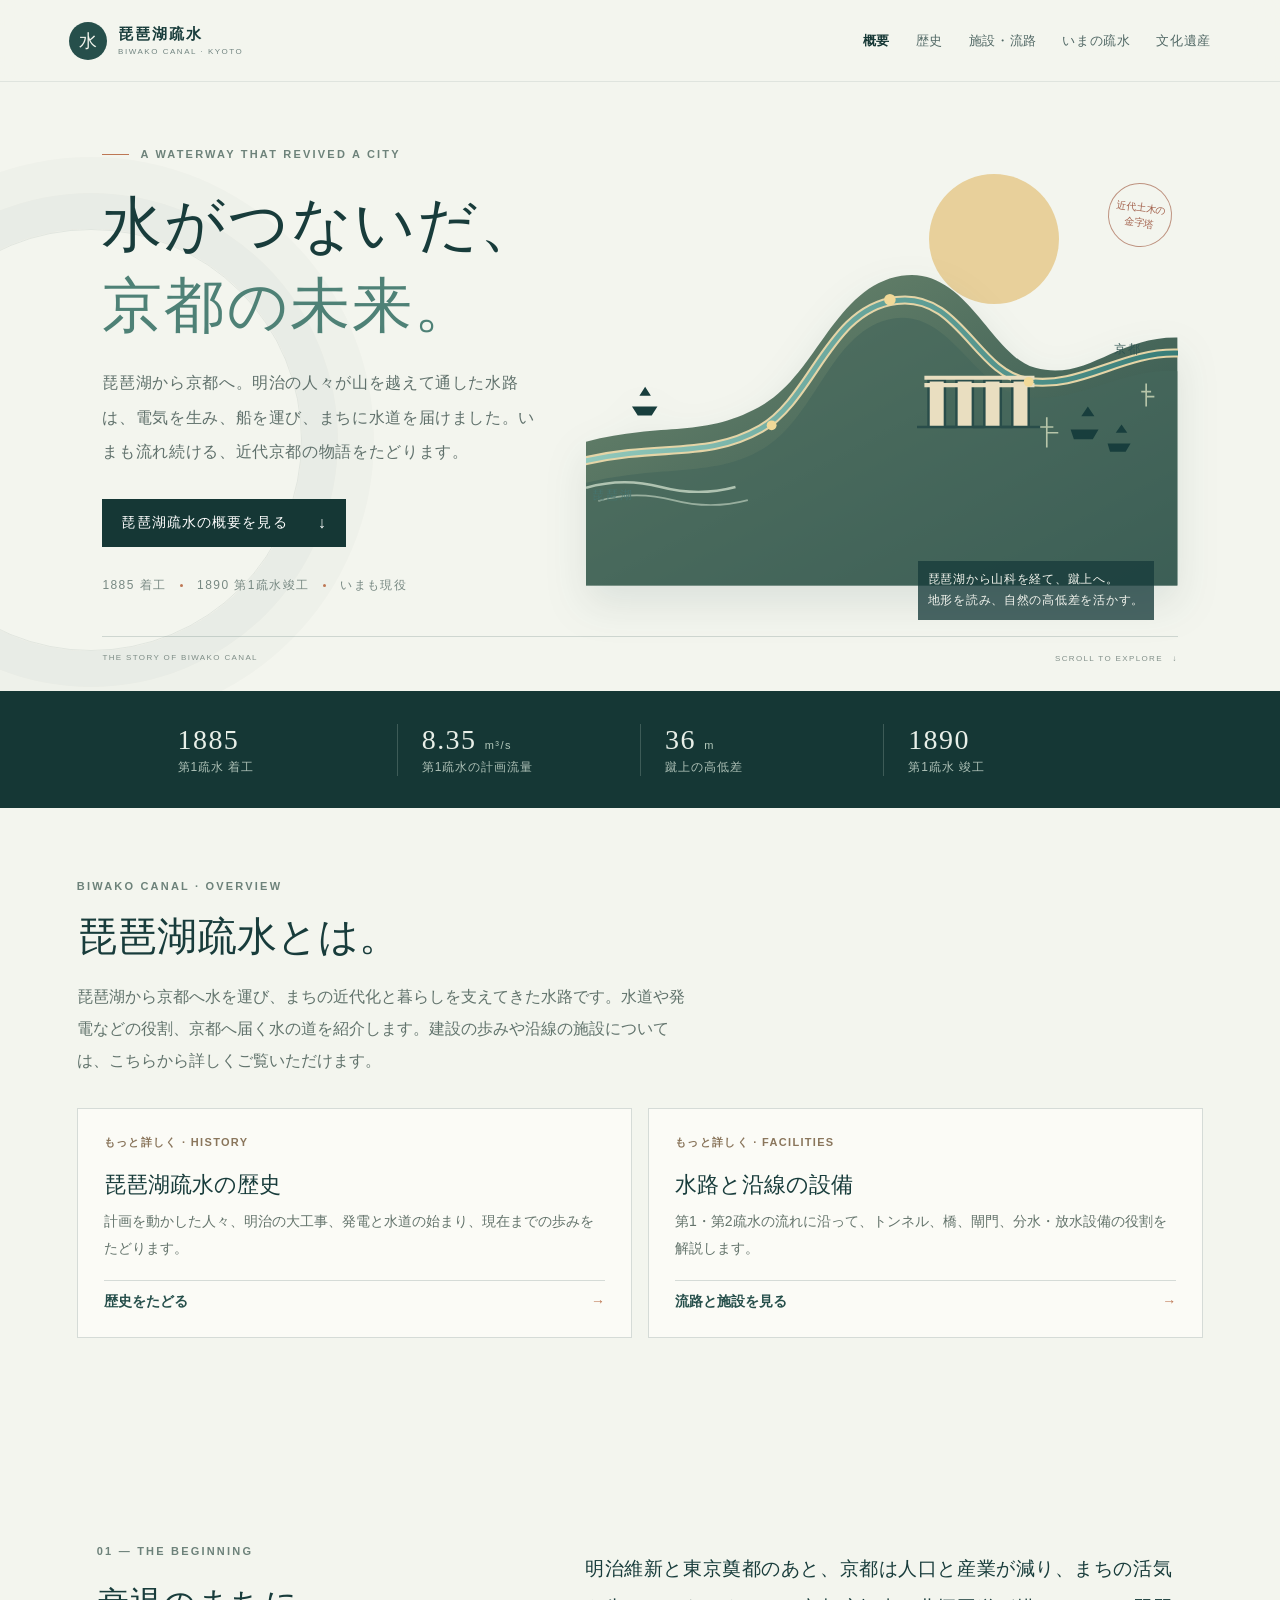
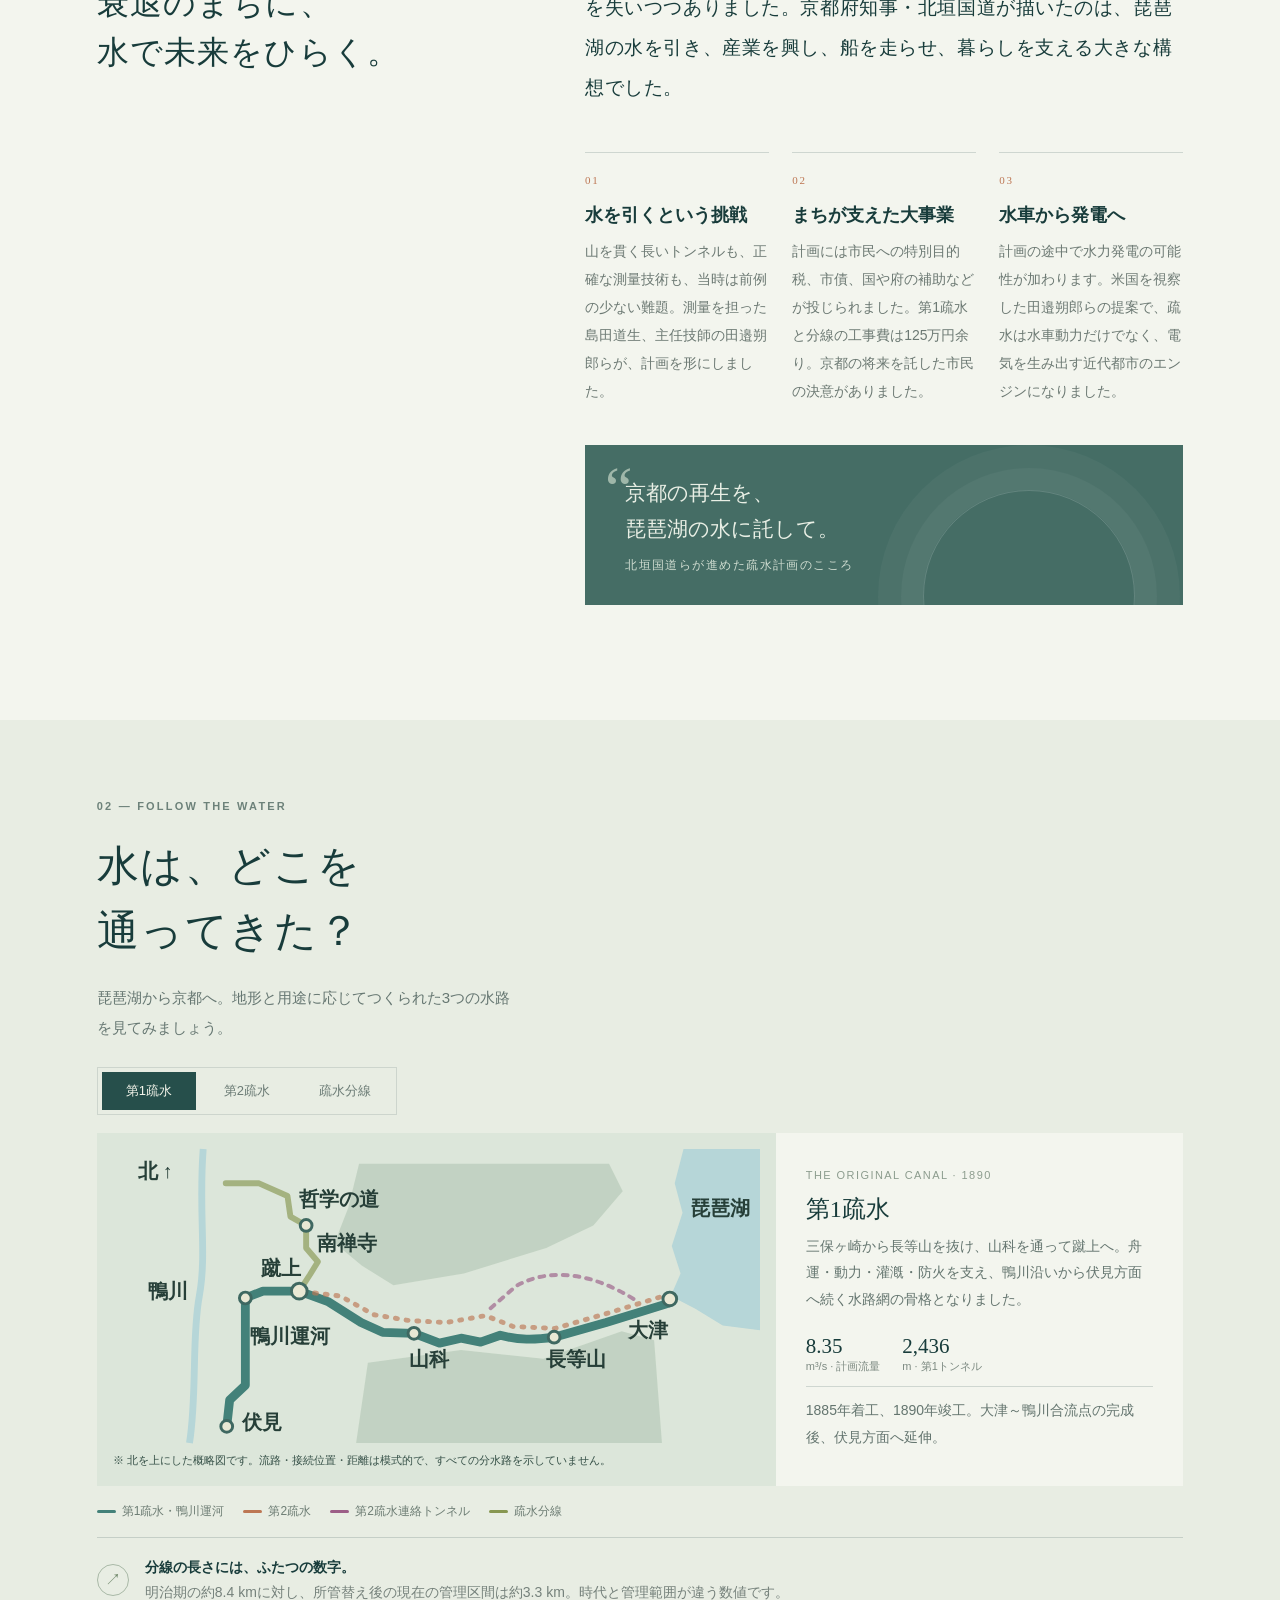
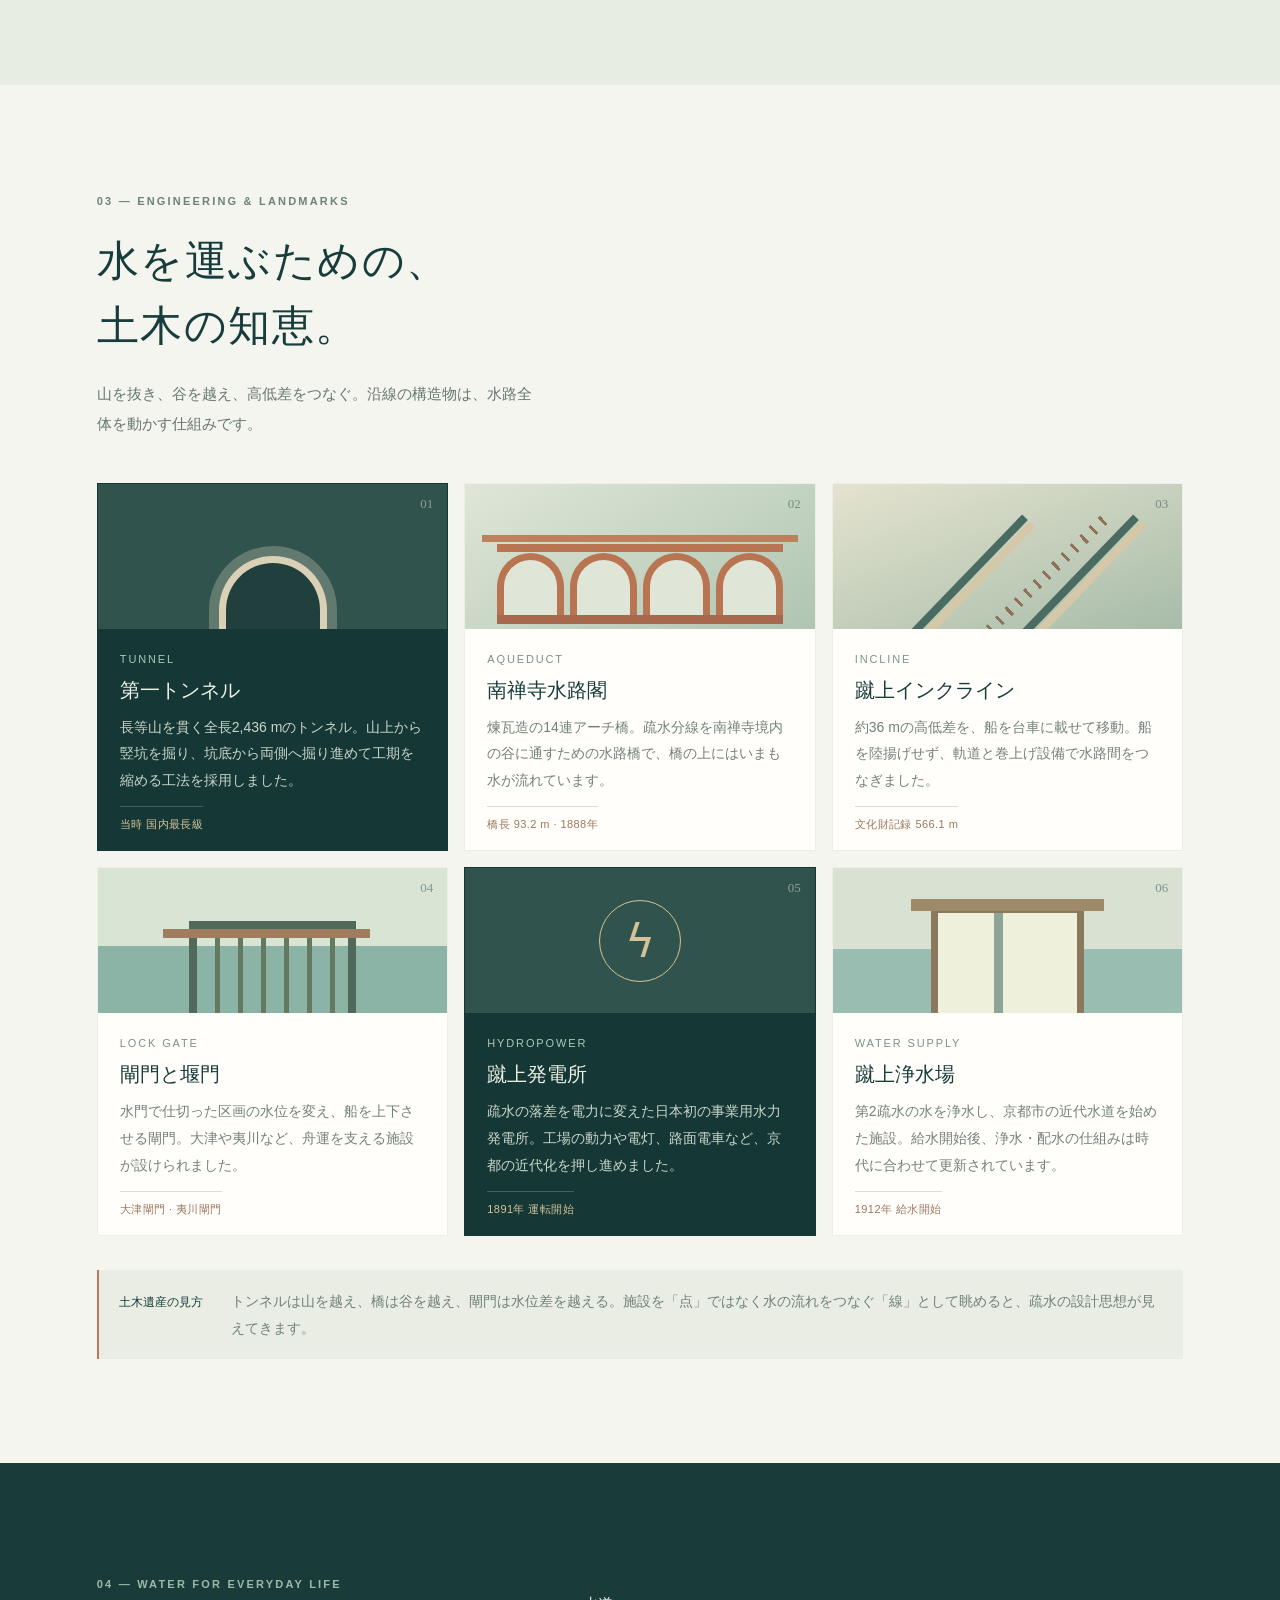
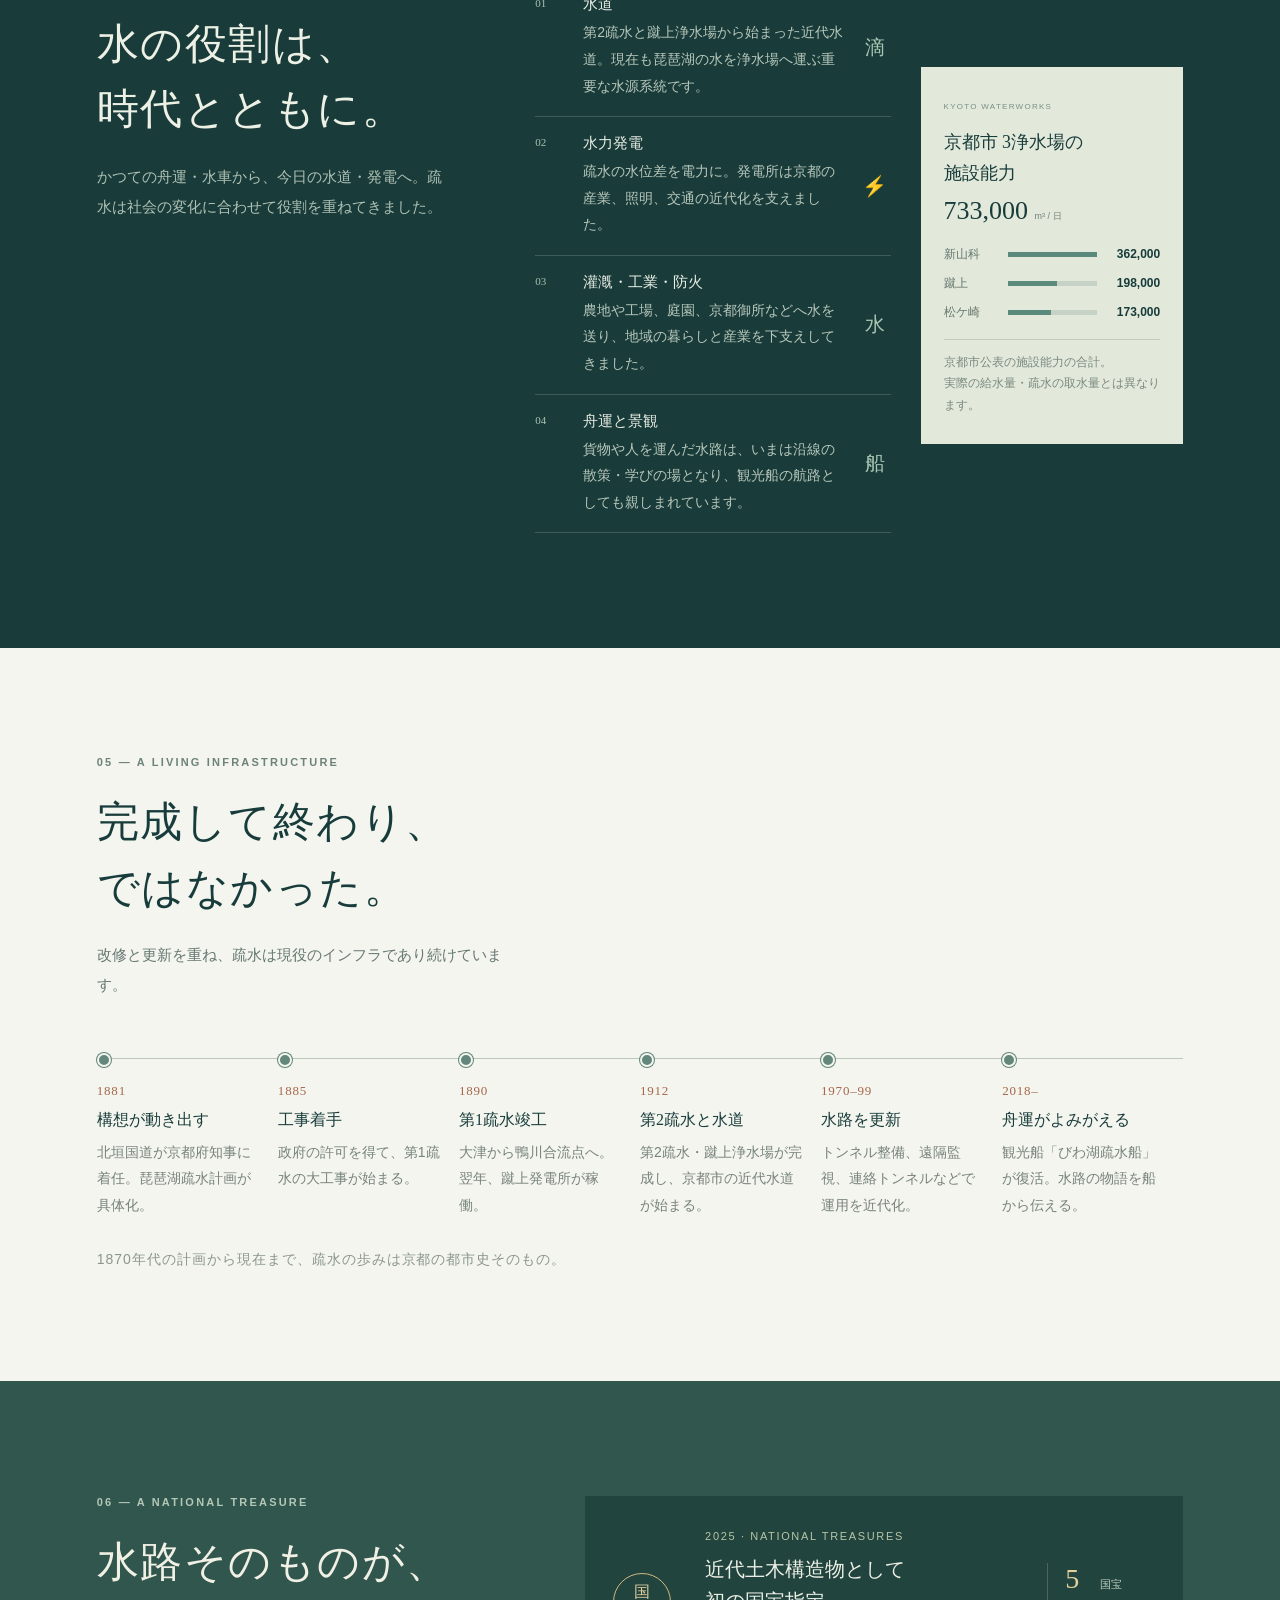
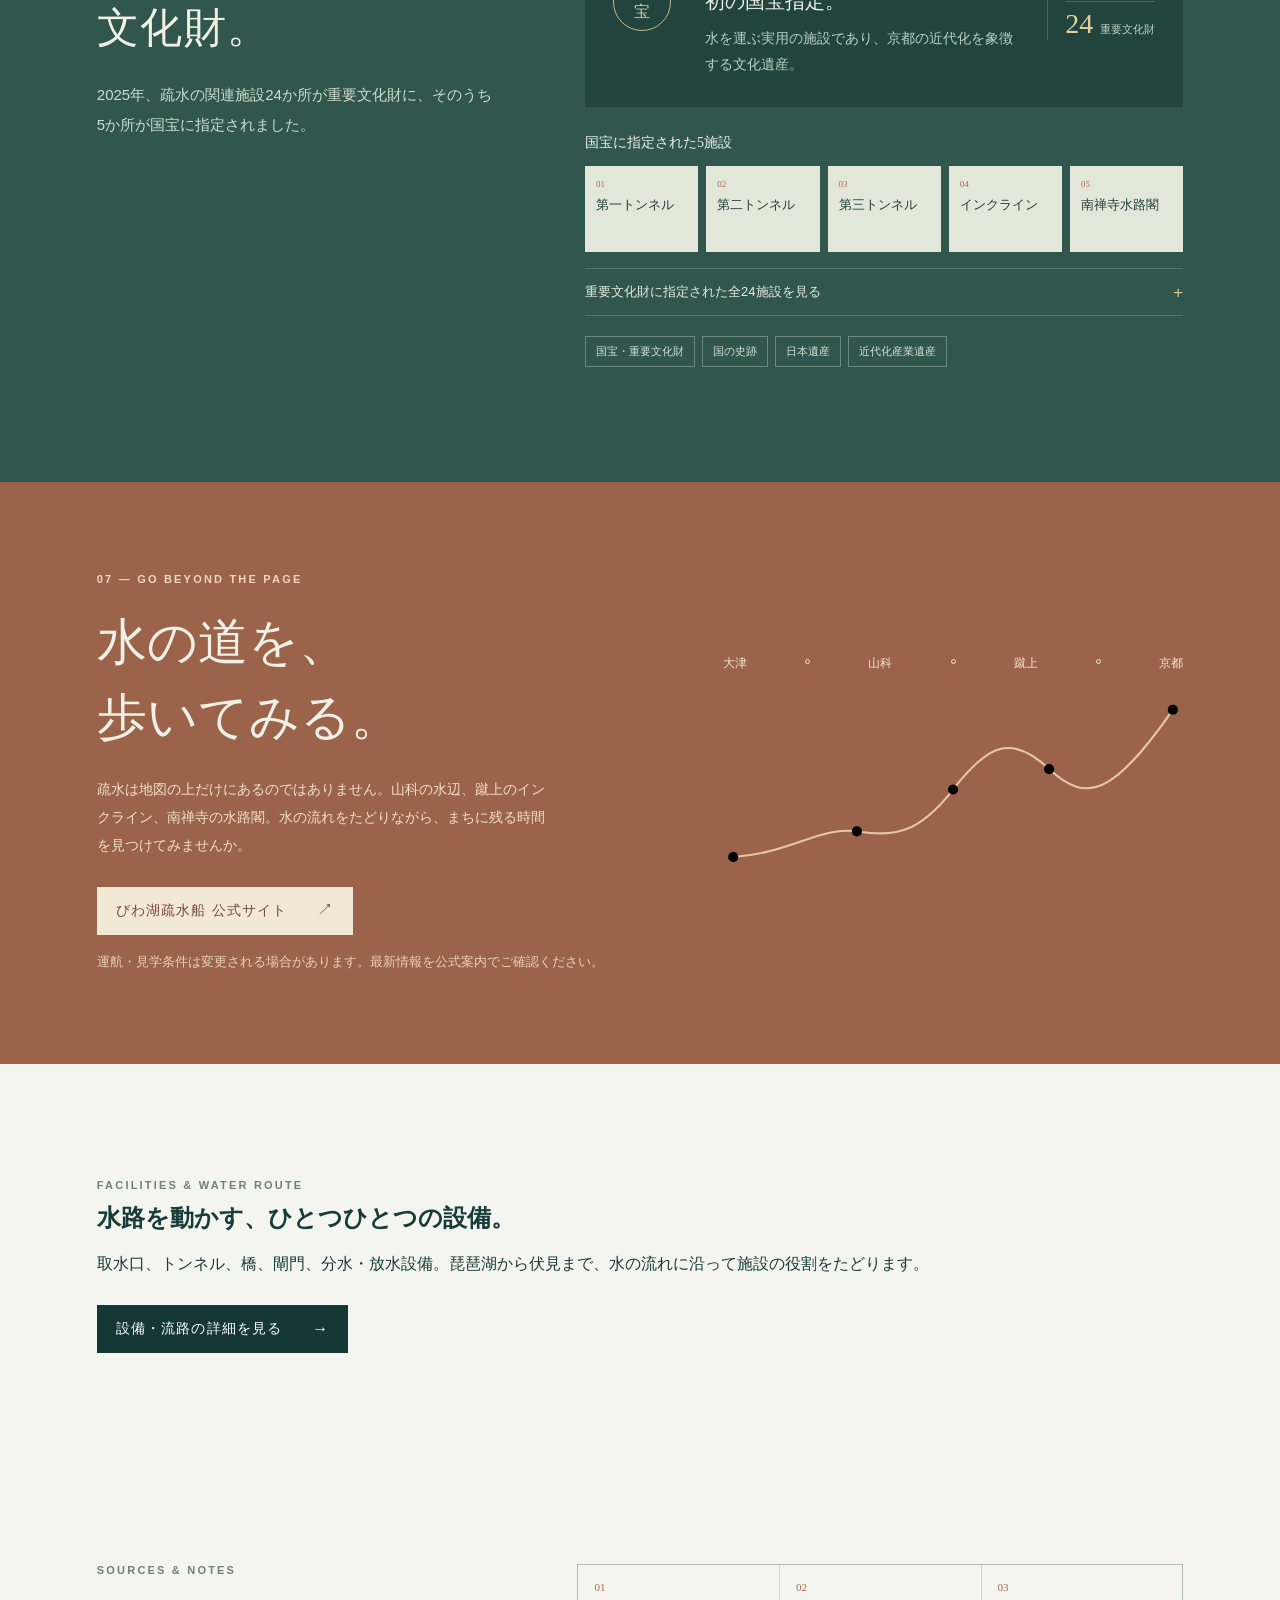
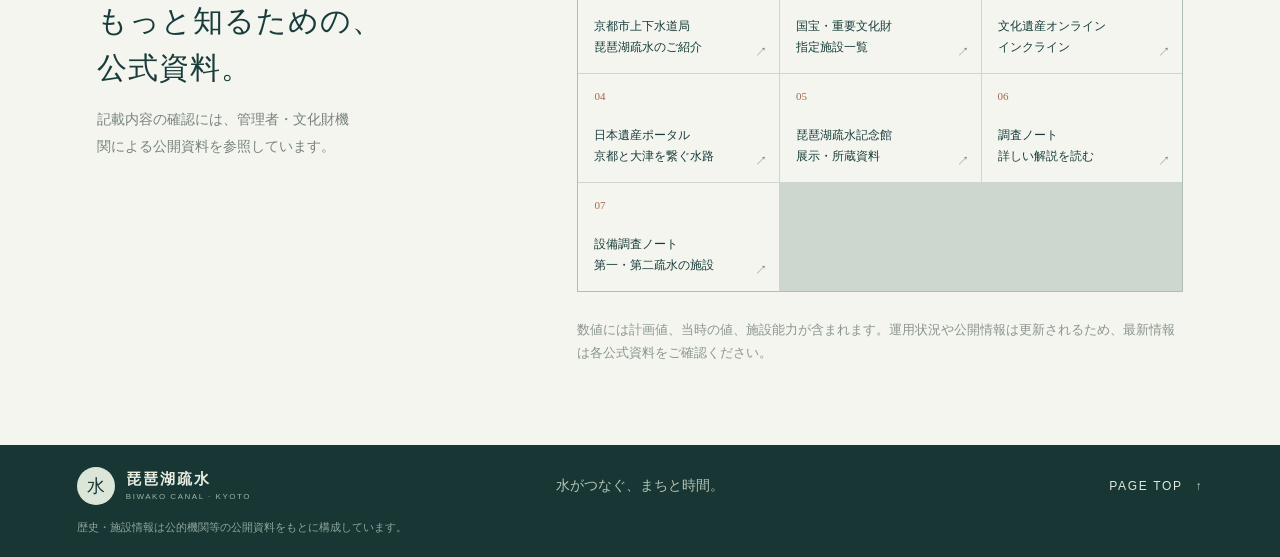
==== commit d32dc7b4: "模式図改善" ====
--- a/index.html
+++ b/index.html
@@ -6,7 +6,7 @@
   <meta name="theme-color" content="#f3f5ee">
   <meta name="description" content="琵琶湖疏水の歴史、しくみ、分水、発電、水道、文化財、現在の姿をたどる総合案内。">
   <title>琵琶湖疏水 — 水がつないだ、京都の未来。</title>
-  <link rel="stylesheet" href="style.css?v=13">
+  <link rel="stylesheet" href="style.css?v=16">
   <script src="script.js" defer></script>
 </head>
 <body>
@@ -157,21 +157,33 @@
             <div class="route-map">
               <svg viewBox="0 0 660 300" role="img" aria-labelledby="map-title map-desc">
                 <title id="map-title">琵琶湖疏水の概略ルート</title>
-                <desc id="map-desc">琵琶湖から山科を通って蹴上に至る第1疏水と、そこから京都市内へ分かれる水路の模式図</desc>
-                <path class="map-hill" d="M0 212 Q88 152 166 201 T330 165 T497 190 T660 127V300H0Z"/>
-                <path class="map-route route-first is-selected" d="M28 238 C100 233 113 173 196 189 S286 177 331 130 S409 151 457 143"/>
-                <path class="map-route route-second" d="M28 259 C110 252 128 199 195 210 S281 198 331 151 S408 172 457 164"/>
-                <path class="map-route route-branch" d="M457 143 C483 112 488 79 531 78 S592 93 623 49"/>
-                <path class="map-route route-downstream" d="M457 143 C506 171 519 215 563 216 S600 225 632 254"/>
+                <desc id="map-desc">北を上にした概略図。東の琵琶湖から第1疏水は大津、長等山、山科を通って蹴上へ、第2疏水はその北側を通り蹴上で合流する。蹴上から疏水分線は南禅寺を経て北へ、本線と鴨川運河は京都市内を経て伏見へ続く。第2疏水連絡トンネルは大津側から藤尾付近へ別経路を通る。</desc>
+                <path class="map-hill" d="M251 15H506L520 43L490 78L442 101L358 127L286 139L254 119L226 96L240 60Z"/>
+                <path class="map-hill" d="M260 218L355 205L439 214L519 186L552 195L560 300H248Z"/>
+                <path class="map-lake" d="M582 0H660V185L622 180L594 163L569 150L579 127L570 99L581 65L573 35Z"/>
+                <path class="map-river" d="M92 0C87 65 96 107 88 150S86 250 78 300"/>
+                <path class="map-route route-second route-connector" d="M531 153C490 127 445 120 411 140L381 166"/>
+                <path class="map-route route-first is-selected" d="M568 157L503 177L450 192C429 195 414 195 395 190L375 197L355 193L333 198L307 188L275 187L253 177L220 156L190 145L153 145L135 152L135 241L119 256L116 283"/>
+                <path class="map-route route-second" d="M568 148L503 168L451 183L408 181L380 170L340 177L302 175L266 169L232 150L190 145"/>
+                <path class="map-route route-branch" d="M190 145L201 128L209 115L197 101L197 78L181 69L178 48L149 35L115 35"/>
                 <g class="map-points">
-                  <circle cx="28" cy="238" r="9"/><circle cx="196" cy="189" r="7"/><circle cx="331" cy="130" r="7"/><circle cx="457" cy="143" r="10"/><circle cx="531" cy="78" r="7"/><circle cx="632" cy="254" r="7"/>
+                  <circle cx="568" cy="153" r="7"/><circle cx="450" cy="192" r="6"/><circle cx="307" cy="188" r="6"/><circle cx="190" cy="145" r="8"/><circle cx="197" cy="78" r="6"/><circle cx="135" cy="152" r="6"/><circle cx="116" cy="283" r="6"/>
                 </g>
                 <g class="map-labels">
-                  <text x="17" y="279">琵琶湖</text><text x="161" y="159">長等山</text><text x="288" y="103">山科</text><text x="431" y="119">蹴上</text><text x="511" y="57">哲学の道</text><text x="598" y="286">伏見</text>
+                  <text x="589" y="67">琵琶湖</text>
+                  <text x="525" y="192">大津</text>
+                  <text x="442" y="221">長等山</text>
+                  <text x="302" y="221">山科</text>
+                  <text x="151" y="129">蹴上</text>
+                  <text x="208" y="103">南禅寺</text>
+                  <text x="190" y="58">哲学の道</text>
+                  <text x="36" y="152">鴨川</text>
+                  <text x="140" y="198">鴨川運河</text>
+                  <text x="132" y="286">伏見</text>
+                  <text x="25" y="30">北 ↑</text>
                 </g>
-                <g class="map-icons"><path d="M340 153v25m-8-17h16m-8 8h16"/><path d="M503 191h28m-24-6v12m10-12v12m10-12v12"/></g>
               </svg>
-              <span class="map-caption">※ 地形と位置関係を示す模式図です。縮尺・方角・全分水路は正確ではありません。</span>
+              <span class="map-caption">※ 北を上にした概略図です。流路・接続位置・距離は模式的で、すべての分水路を示していません。</span>
             </div>
             <div class="route-info">
               <span class="route-kicker" id="route-kicker">THE ORIGINAL CANAL · 1890</span>
@@ -184,7 +196,7 @@
               <p class="route-note" id="route-note">1885年着工、1890年竣工。大津～鴨川合流点の完成後、伏見方面へ延伸。</p>
             </div>
           </div>
-          <div class="route-legend"><span><i class="legend-line first"></i>第1疏水</span><span><i class="legend-line second"></i>第2疏水</span><span><i class="legend-line branch"></i>疏水分線</span><span class="legend-watermark">琵琶湖 → 京都</span></div>
+          <div class="route-legend"><span><i class="legend-line first"></i>第1疏水・鴨川運河</span><span><i class="legend-line second"></i>第2疏水</span><span><i class="legend-line connector"></i>第2疏水連絡トンネル</span><span><i class="legend-line branch"></i>疏水分線</span></div>
           <div class="route-callout"><span class="callout-icon" aria-hidden="true">↗</span><p><strong>分線の長さには、ふたつの数字。</strong><br>明治期の約8.4 kmに対し、所管替え後の現在の管理区間は約3.3 km。時代と管理範囲が違う数値です。</p></div>
         </div>
       </div>
--- a/style.css
+++ b/style.css
@@ -98,26 +98,29 @@
 .quote-card small { z-index: 1; color: #d0ddd1; font-size: 9px; letter-spacing: .12em; }
 
 .route-section { background: #e8ede3; }
-.section-route { display: grid; grid-template-columns: .65fr 1.35fr; gap: 5vw; padding-top: 108px; padding-bottom: 112px; }
+.section-route { padding-top: 80px; padding-bottom: 80px; }
+.section-route>.section-heading { margin-bottom: 24px; }
 .route-tabs { display: flex; gap: 4px; padding: 4px; border: 1px solid rgba(24,60,59,.13); width: fit-content; }
 .route-tab { min-width: 94px; padding: 10px 14px; border: 0; color: #6b7b75; background: transparent; font-size: 10px; cursor: pointer; }
 .route-tab.is-active { color: #f4f5eb; background: var(--green); }
 .route-tab:focus-visible, .button:focus-visible, a:focus-visible, summary:focus-visible { outline: 2px solid var(--rust); outline-offset: 3px; }
-.route-card { display: grid; grid-template-columns: 1.13fr .87fr; margin-top: 18px; min-height: 315px; background: var(--paper); }
-.route-map { min-width: 0; display: flex; flex-direction: column; justify-content: center; padding: 20px 16px 12px; background: #dce6da; }
-.route-map svg { width: 100%; overflow: visible; }
+.route-card { display: grid; grid-template-columns: minmax(0, 1.25fr) minmax(300px, .75fr); margin-top: 18px; background: var(--paper); }
+.route-map { min-width: 0; display: flex; flex-direction: column; align-items: center; justify-content: center; padding: 16px; background: #dce6da; }
+.route-map svg { width: 100%; max-width: 660px; overflow: visible; }
 .map-hill { fill: #b7c9b8; opacity: .67; }
+.map-lake { fill: #b6d6d8; }
+.map-river { fill: none; stroke: #b6d6d8; stroke-width: 7; }
 .map-route { fill: none; stroke-linecap: round; stroke-linejoin: round; transition: opacity .3s, stroke-width .3s; }
 .route-first { stroke: #438179; stroke-width: 7; }
 .route-second { stroke: #bd7754; stroke-width: 5; stroke-dasharray: 2 9; }
+.route-connector { stroke: #9c5e87; stroke-width: 4; stroke-dasharray: 5 7; }
 .route-branch { stroke: #879751; stroke-width: 6; }
-.route-downstream { stroke: #71808a; stroke-width: 4; stroke-dasharray: 3 8; }
-.map-route:not(.is-selected) { opacity: .42; }
+.map-route:not(.is-selected) { opacity: .65; }
 .map-route.is-selected { opacity: 1; stroke-width: 9; }
+.route-connector.is-selected { stroke-width: 6; }
 .map-points circle { fill: #e9e8d4; stroke: #3f6861; stroke-width: 3; }
-.map-labels { fill: #425e56; font-family: var(--sans); font-size: 12px; letter-spacing: 1px; }
-.map-icons { fill: none; stroke: #a8624b; stroke-width: 3; }
-.map-caption { margin-top: 9px; color: #829087; font-size: 8px; line-height: 1.6; }
+.map-labels { fill: #263f38; font-family: var(--sans); font-size: 20px; font-weight: 600; }
+.map-caption { width: 100%; max-width: 660px; margin-top: 9px; color: #344f46; font-size: 8px; line-height: 1.6; }
 .route-info { display: flex; flex-direction: column; justify-content: center; padding: 32px 30px; }
 .route-kicker { color: #8c9c8e; font-size: 8px; letter-spacing: .13em; }
 .route-info h3 { margin: 12px 0 8px; font-family: var(--serif); font-size: 24px; font-weight: 500; }
@@ -130,7 +133,8 @@
 .route-legend { display: flex; flex-wrap: wrap; align-items: center; gap: 19px; padding: 17px 0; color: #6d7d74; font-size: 8px; }
 .route-legend>span:not(.legend-watermark) { display: flex; align-items: center; gap: 6px; }
 .legend-line { width: 19px; height: 3px; display: inline-block; border-radius: 3px; }
-.legend-line.first { background: #438179; }.legend-line.second { background: #bd7754; }.legend-line.branch { background: #879751; }
+.legend-line.first { background: #438179; }.legend-line.second { background: #bd7754; }.legend-line.connector { background: #9c5e87; }.legend-line.branch { background: #879751; }
+@media (max-width: 1100px) { .route-card { grid-template-columns: 1fr; } }
 .legend-watermark { margin-left: auto; color: #90a097; font-family: var(--serif); font-size: 12px; letter-spacing: .1em; }
 .route-callout { display: flex; gap: 16px; align-items: center; border-top: 1px solid var(--line); padding-top: 17px; }
 .callout-icon { flex: 0 0 32px; height: 32px; display: grid; place-items: center; border: 1px solid #a9b9a7; border-radius: 50%; color: #738b6e; }
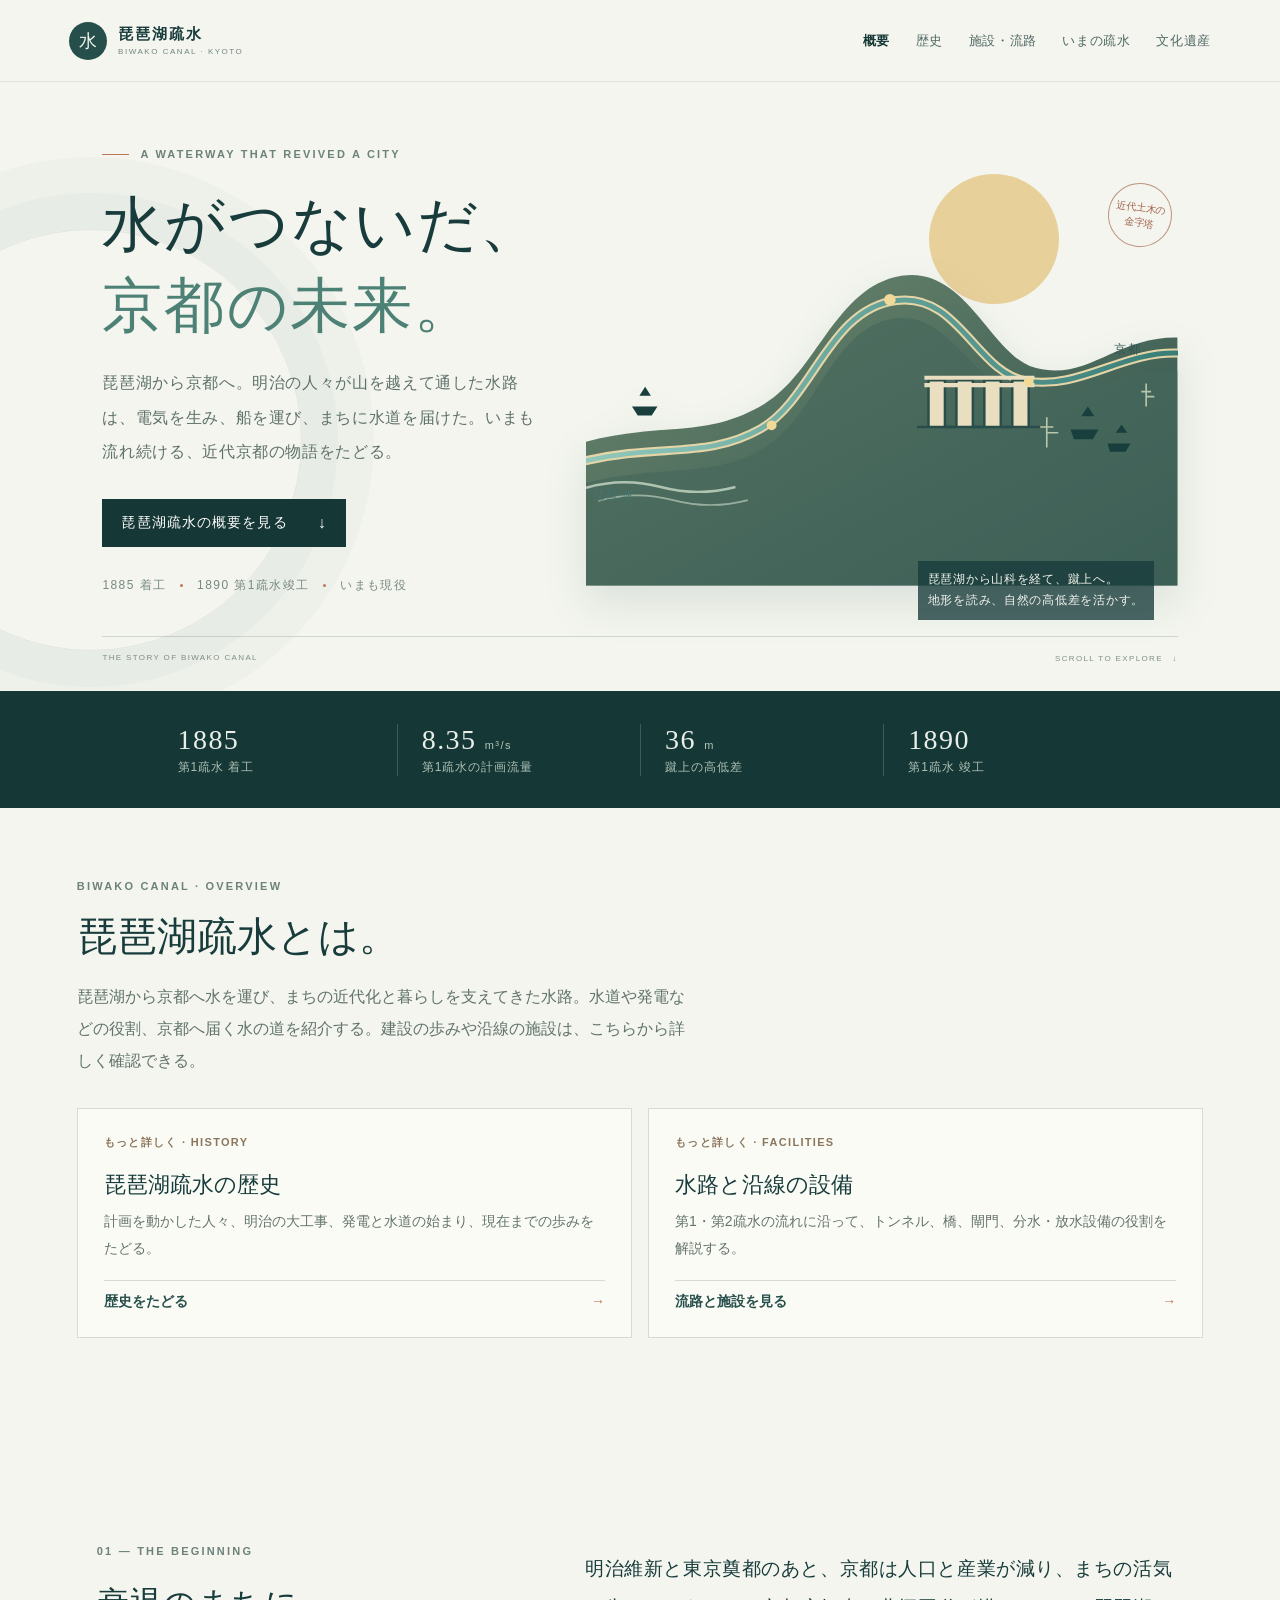
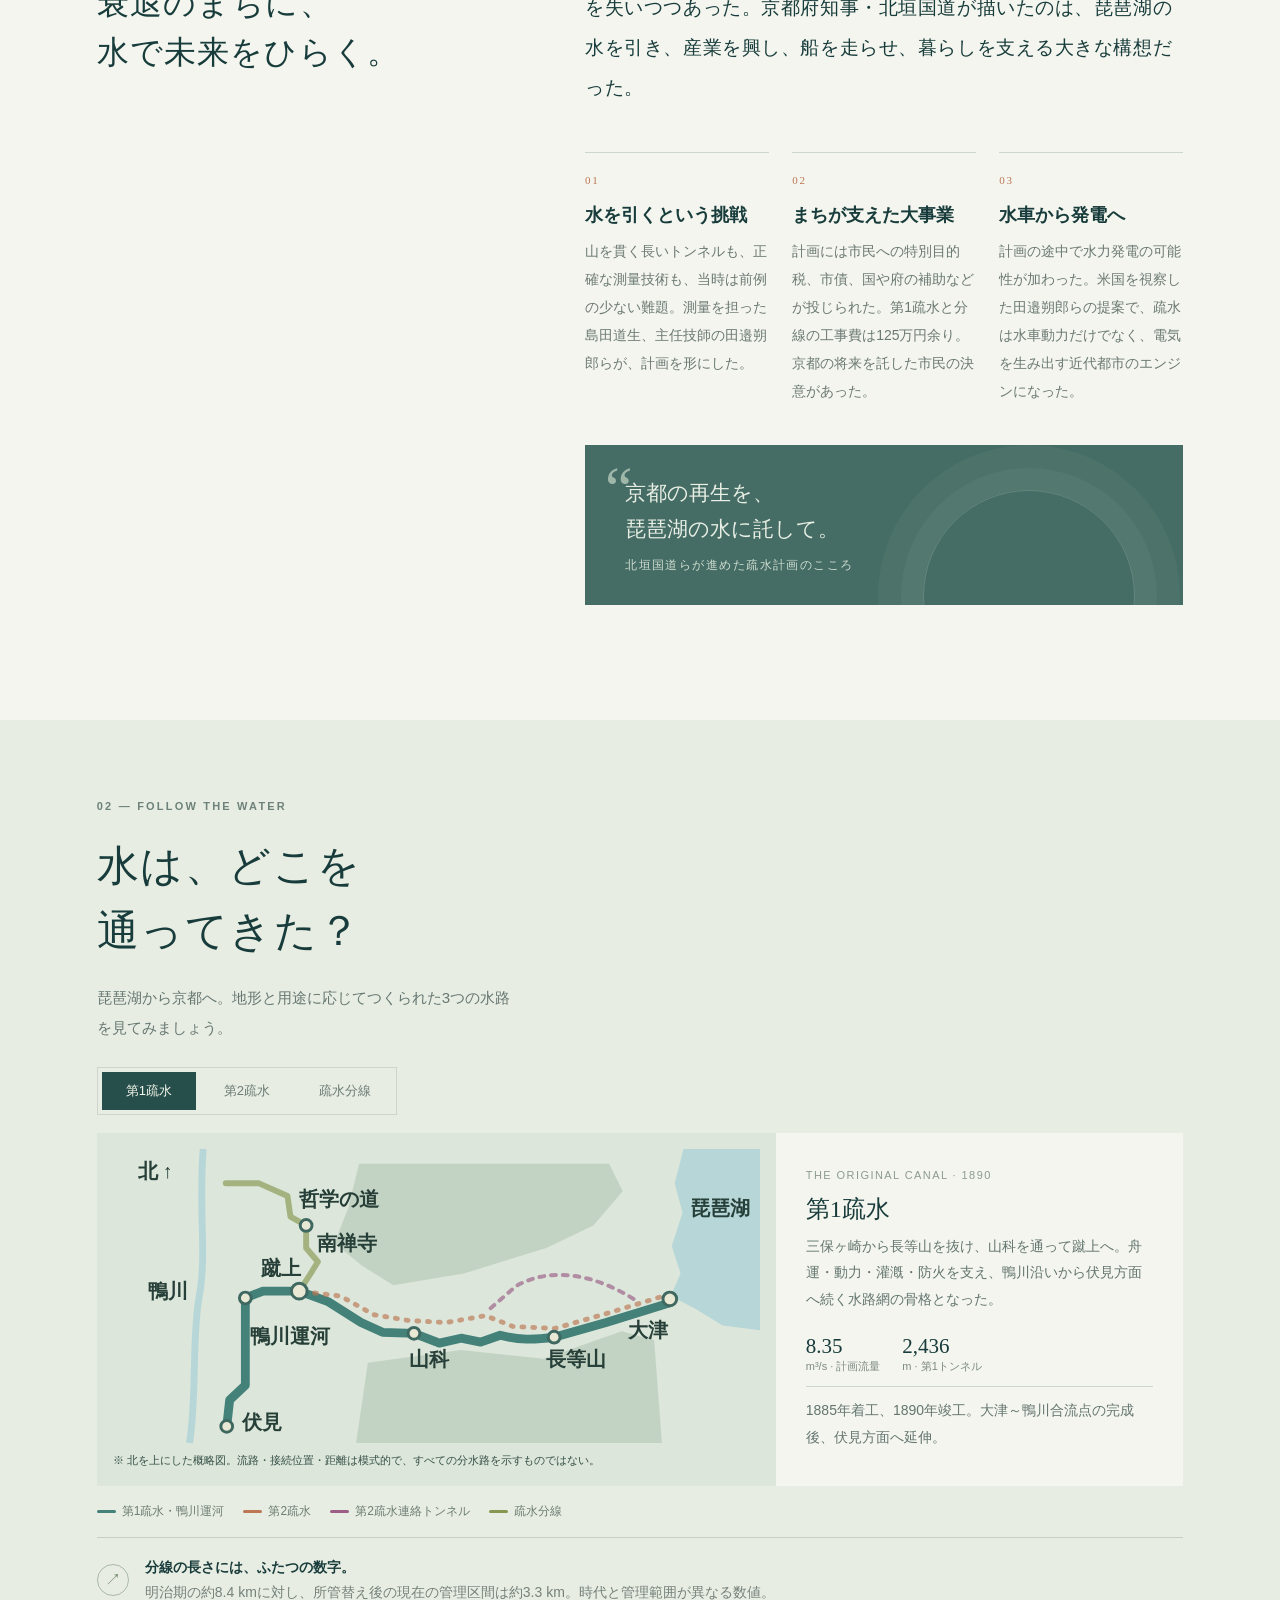
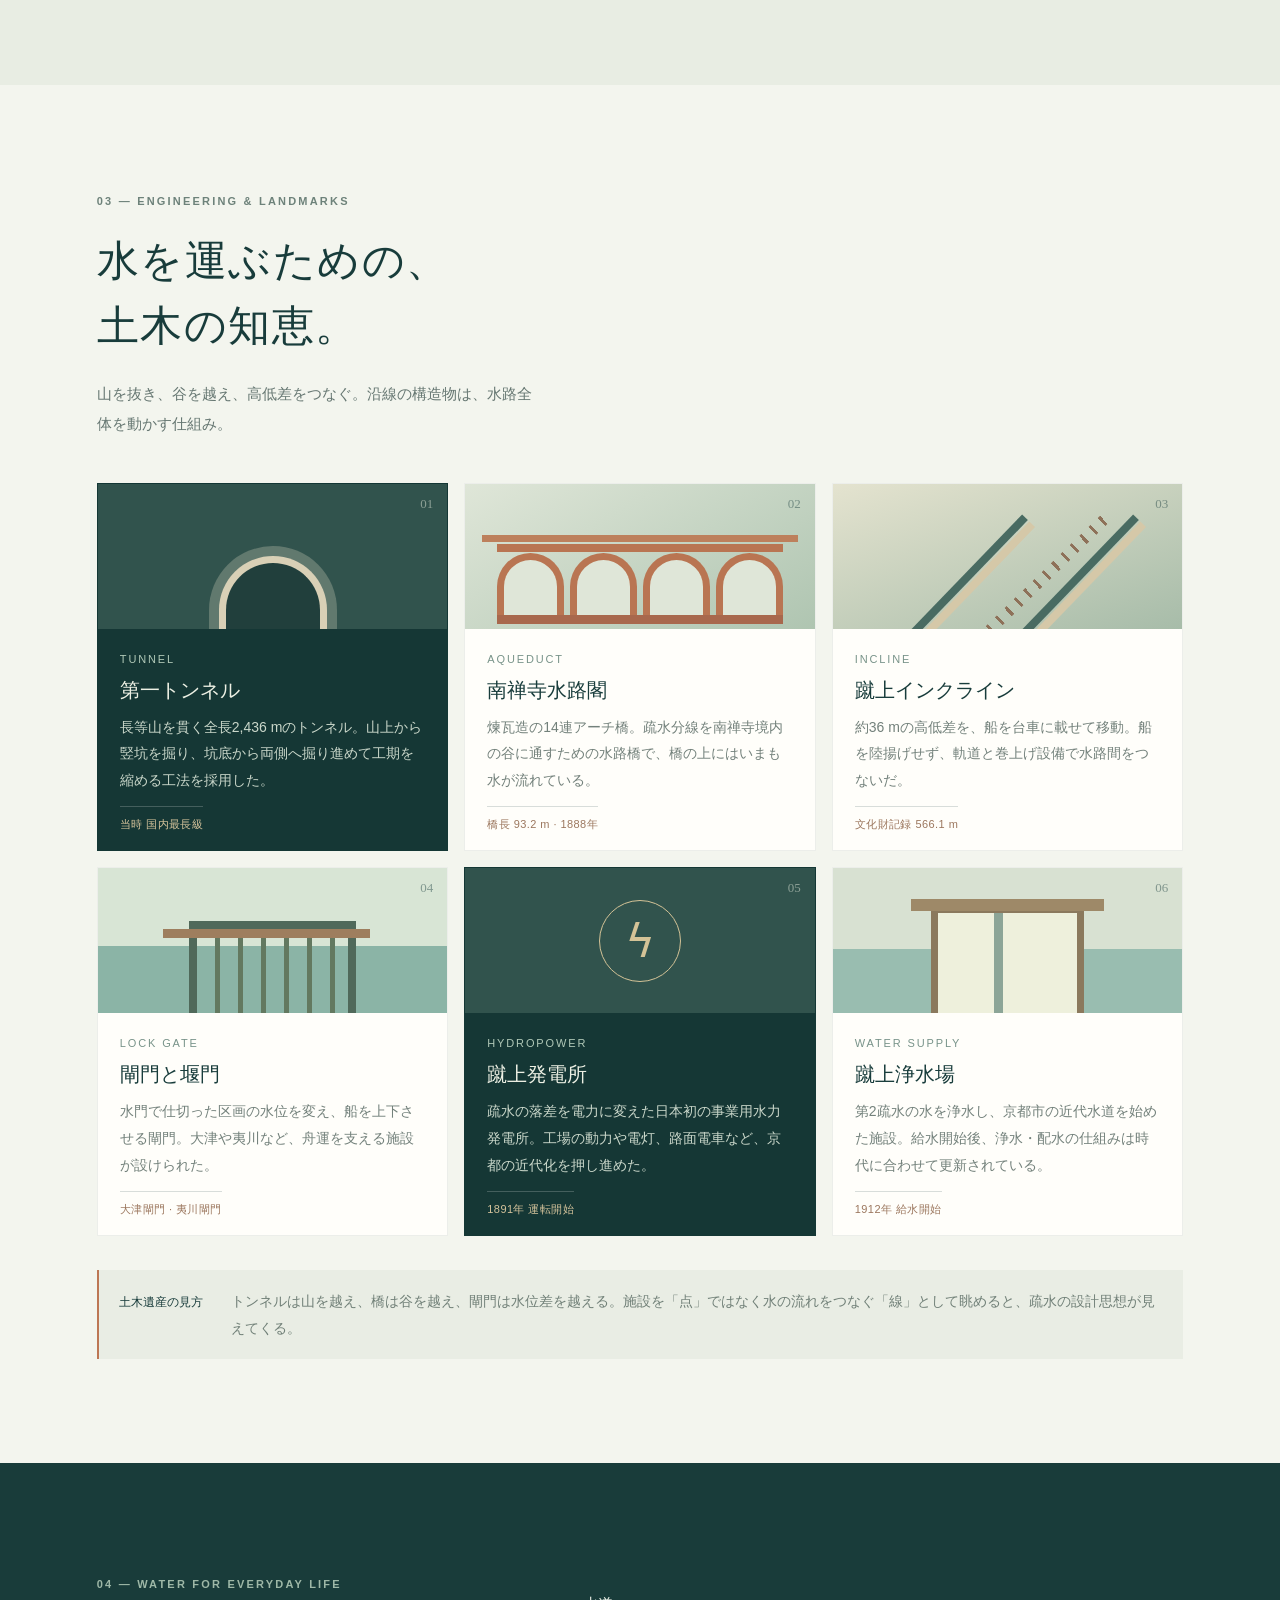
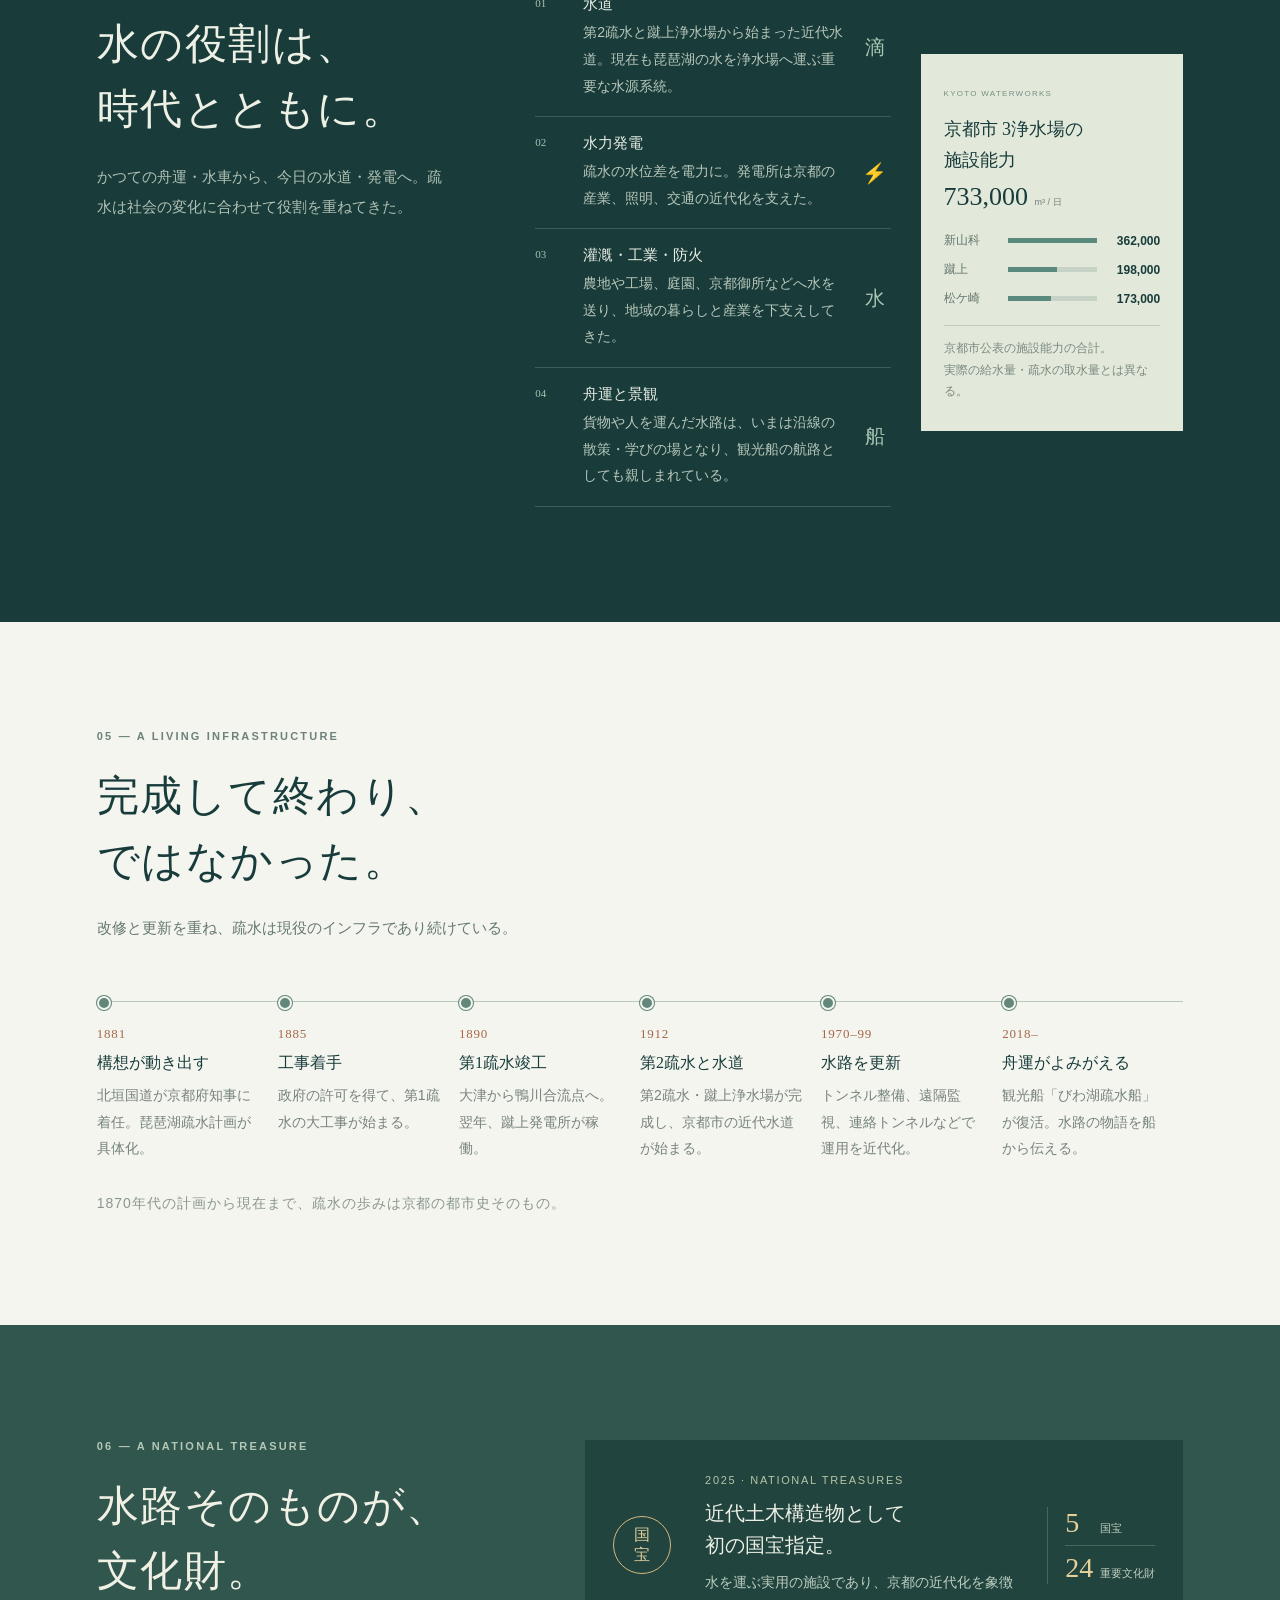
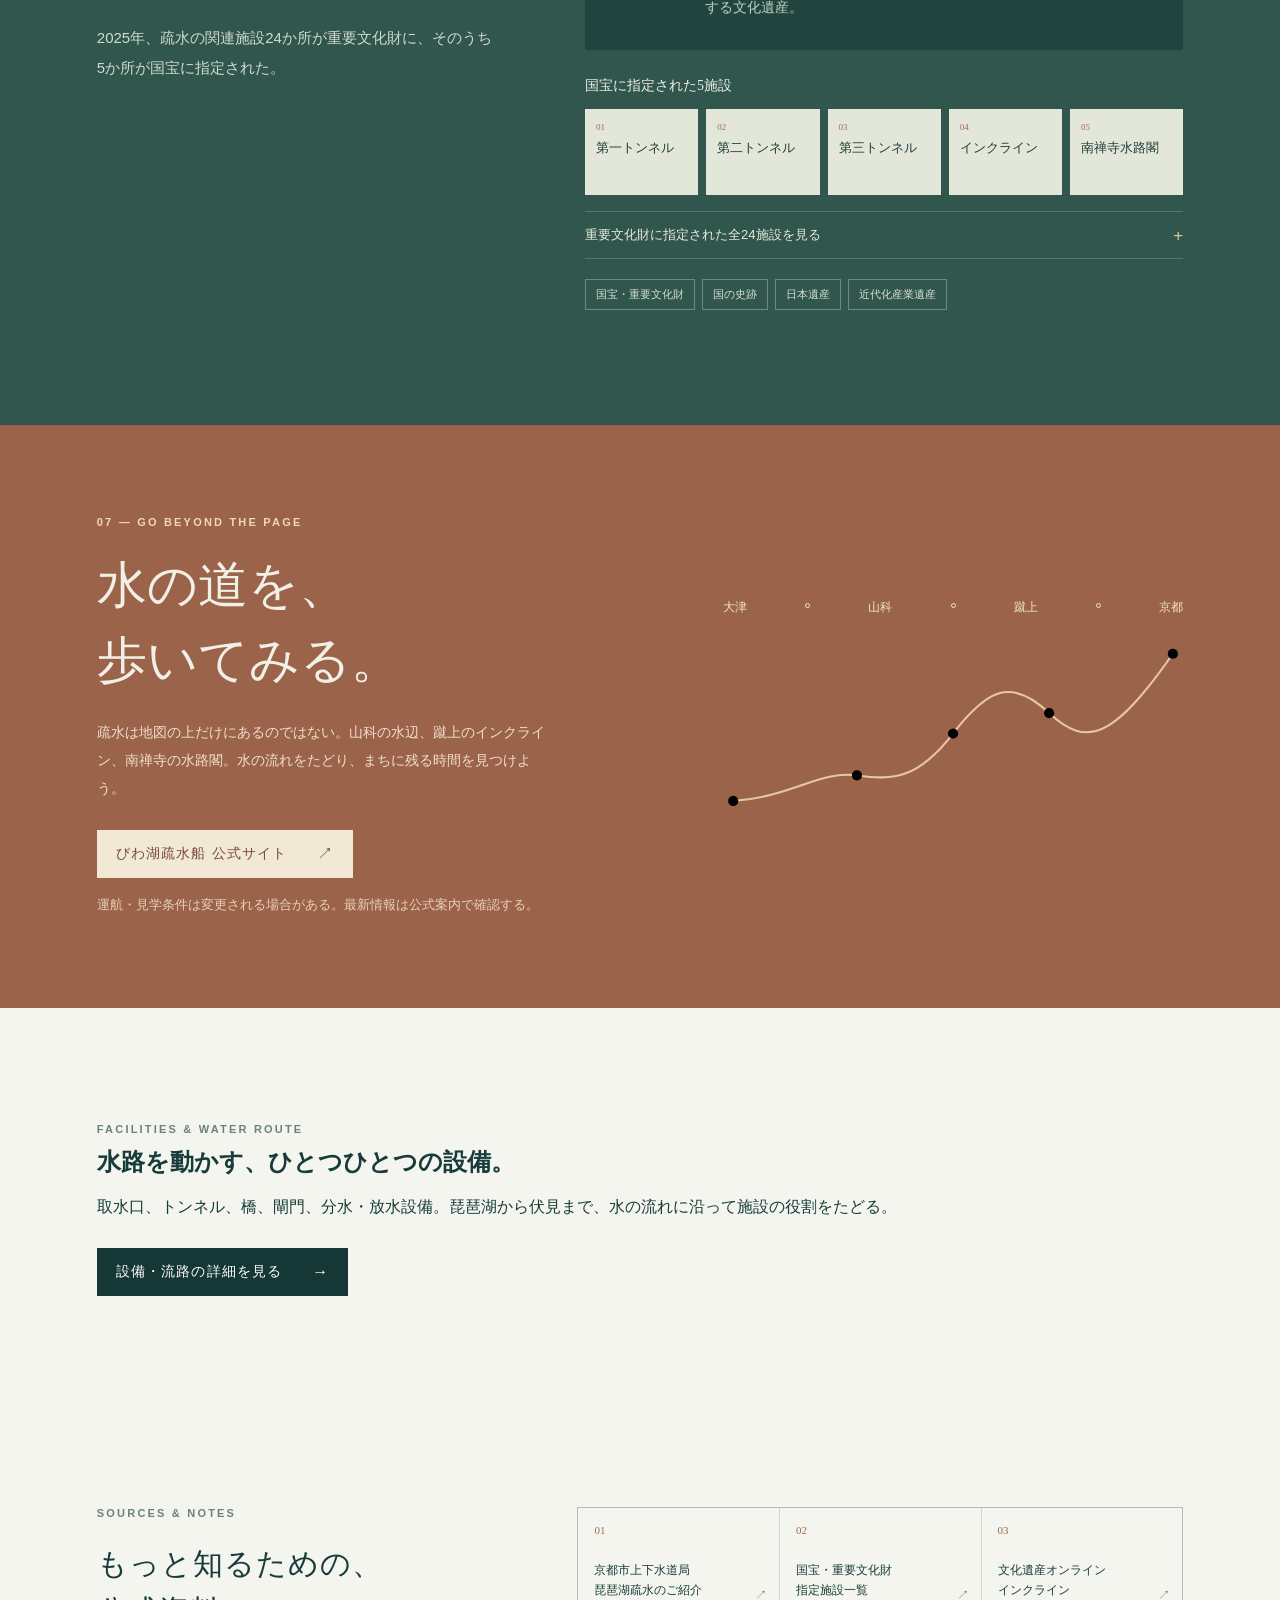
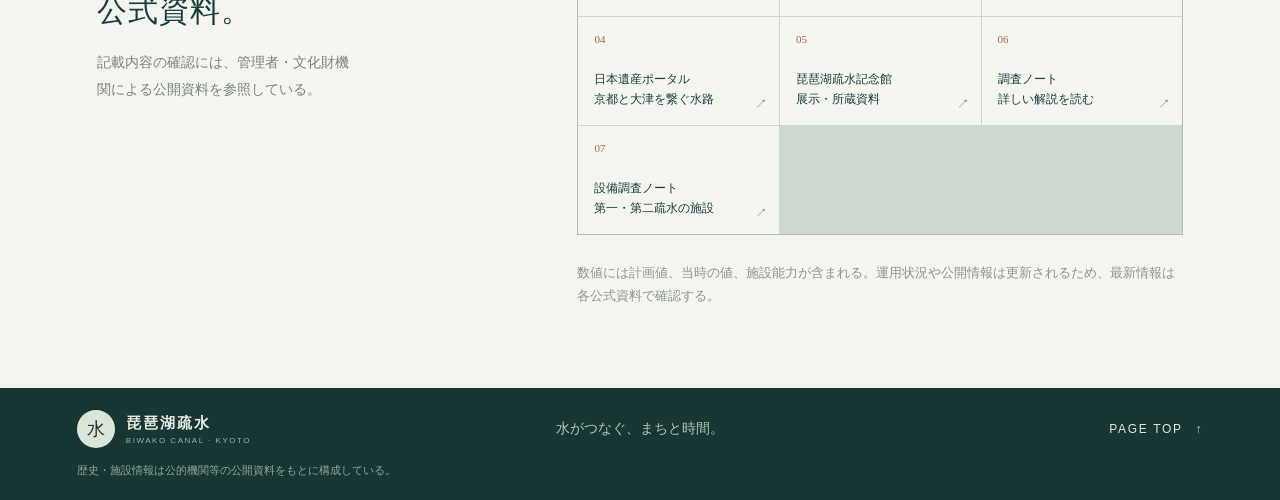
==== commit cae16403: "画像追加" ====
--- a/index.html
+++ b/index.html
@@ -44,7 +44,7 @@
       <div class="hero-copy">
         <p class="eyebrow"><span class="eyebrow-line"></span> A WATERWAY THAT REVIVED A CITY</p>
         <h1>水がつないだ、<br><em>京都の未来。</em></h1>
-        <p class="hero-lead">琵琶湖から京都へ。明治の人々が山を越えて通した水路は、電気を生み、船を運び、まちに水道を届けました。いまも流れ続ける、近代京都の物語をたどります。</p>
+        <p class="hero-lead">琵琶湖から京都へ。明治の人々が山を越えて通した水路は、電気を生み、船を運び、まちに水道を届けた。いまも流れ続ける、近代京都の物語をたどる。</p>
         <a class="button button-dark" href="#pillar-heading">琵琶湖疏水の概要を見る <span aria-hidden="true">↓</span></a>
         <p class="hero-note">1885 着工 <i></i> 1890 第1疏水竣工 <i></i> いまも現役</p>
       </div>
@@ -106,19 +106,19 @@
       <div class="pillar-intro">
         <p class="eyebrow">BIWAKO CANAL · OVERVIEW</p>
         <h2 id="pillar-heading">琵琶湖疏水とは。</h2>
-        <p>琵琶湖から京都へ水を運び、まちの近代化と暮らしを支えてきた水路です。水道や発電などの役割、京都へ届く水の道を紹介します。建設の歩みや沿線の施設については、こちらから詳しくご覧いただけます。</p>
+        <p>琵琶湖から京都へ水を運び、まちの近代化と暮らしを支えてきた水路。水道や発電などの役割、京都へ届く水の道を紹介する。建設の歩みや沿線の施設は、こちらから詳しく確認できる。</p>
       </div>
       <div class="pillar-grid">
         <a class="pillar-card" href="history.html">
           <span class="pillar-number">もっと詳しく · HISTORY</span>
           <h3>琵琶湖疏水の歴史</h3>
-          <p>計画を動かした人々、明治の大工事、発電と水道の始まり、現在までの歩みをたどります。</p>
+          <p>計画を動かした人々、明治の大工事、発電と水道の始まり、現在までの歩みをたどる。</p>
           <span class="pillar-link">歴史をたどる <span aria-hidden="true">→</span></span>
         </a>
         <a class="pillar-card" href="facilities.html">
           <span class="pillar-number">もっと詳しく · FACILITIES</span>
           <h3>水路と沿線の設備</h3>
-          <p>第1・第2疏水の流れに沿って、トンネル、橋、閘門、分水・放水設備の役割を解説します。</p>
+          <p>第1・第2疏水の流れに沿って、トンネル、橋、閘門、分水・放水設備の役割を解説する。</p>
           <span class="pillar-link">流路と施設を見る <span aria-hidden="true">→</span></span>
         </a>
       </div>
@@ -130,11 +130,11 @@
         <h2 class="story-heading">衰退のまちに、<br>水で未来をひらく。</h2>
       </div>
       <div class="story-content">
-        <p class="intro-copy">明治維新と東京奠都のあと、京都は人口と産業が減り、まちの活気を失いつつありました。京都府知事・北垣国道が描いたのは、琵琶湖の水を引き、産業を興し、船を走らせ、暮らしを支える大きな構想でした。</p>
+        <p class="intro-copy">明治維新と東京奠都のあと、京都は人口と産業が減り、まちの活気を失いつつあった。京都府知事・北垣国道が描いたのは、琵琶湖の水を引き、産業を興し、船を走らせ、暮らしを支える大きな構想だった。</p>
         <div class="story-columns">
-          <article><span class="mini-number">01</span><h3>水を引くという挑戦</h3><p>山を貫く長いトンネルも、正確な測量技術も、当時は前例の少ない難題。測量を担った島田道生、主任技師の田邉朔郎らが、計画を形にしました。</p></article>
-          <article><span class="mini-number">02</span><h3>まちが支えた大事業</h3><p>計画には市民への特別目的税、市債、国や府の補助などが投じられました。第1疏水と分線の工事費は125万円余り。京都の将来を託した市民の決意がありました。</p></article>
-          <article><span class="mini-number">03</span><h3>水車から発電へ</h3><p>計画の途中で水力発電の可能性が加わります。米国を視察した田邉朔郎らの提案で、疏水は水車動力だけでなく、電気を生み出す近代都市のエンジンになりました。</p></article>
+          <article><span class="mini-number">01</span><h3>水を引くという挑戦</h3><p>山を貫く長いトンネルも、正確な測量技術も、当時は前例の少ない難題。測量を担った島田道生、主任技師の田邉朔郎らが、計画を形にした。</p></article>
+          <article><span class="mini-number">02</span><h3>まちが支えた大事業</h3><p>計画には市民への特別目的税、市債、国や府の補助などが投じられた。第1疏水と分線の工事費は125万円余り。京都の将来を託した市民の決意があった。</p></article>
+          <article><span class="mini-number">03</span><h3>水車から発電へ</h3><p>計画の途中で水力発電の可能性が加わった。米国を視察した田邉朔郎らの提案で、疏水は水車動力だけでなく、電気を生み出す近代都市のエンジンになった。</p></article>
         </div>
         <div class="quote-card"><span aria-hidden="true">“</span><p>京都の再生を、<br>琵琶湖の水に託して。</p><small>北垣国道らが進めた疏水計画のこころ</small></div>
       </div>
@@ -183,12 +183,12 @@
                   <text x="25" y="30">北 ↑</text>
                 </g>
               </svg>
-              <span class="map-caption">※ 北を上にした概略図です。流路・接続位置・距離は模式的で、すべての分水路を示していません。</span>
+              <span class="map-caption">※ 北を上にした概略図。流路・接続位置・距離は模式的で、すべての分水路を示すものではない。</span>
             </div>
             <div class="route-info">
               <span class="route-kicker" id="route-kicker">THE ORIGINAL CANAL · 1890</span>
               <h3 id="route-title">第1疏水</h3>
-              <p id="route-description">三保ヶ崎から長等山を抜け、山科を通って蹴上へ。舟運・動力・灌漑・防火を支え、鴨川沿いから伏見方面へ続く水路網の骨格となりました。</p>
+              <p id="route-description">三保ヶ崎から長等山を抜け、山科を通って蹴上へ。舟運・動力・灌漑・防火を支え、鴨川沿いから伏見方面へ続く水路網の骨格となった。</p>
               <div class="route-stats" id="route-stats">
                 <div><strong>8.35</strong><span>m³/s · 計画流量</span></div>
                 <div><strong>2,436</strong><span>m · 第1トンネル</span></div>
@@ -197,7 +197,7 @@
             </div>
           </div>
           <div class="route-legend"><span><i class="legend-line first"></i>第1疏水・鴨川運河</span><span><i class="legend-line second"></i>第2疏水</span><span><i class="legend-line connector"></i>第2疏水連絡トンネル</span><span><i class="legend-line branch"></i>疏水分線</span></div>
-          <div class="route-callout"><span class="callout-icon" aria-hidden="true">↗</span><p><strong>分線の長さには、ふたつの数字。</strong><br>明治期の約8.4 kmに対し、所管替え後の現在の管理区間は約3.3 km。時代と管理範囲が違う数値です。</p></div>
+          <div class="route-callout"><span class="callout-icon" aria-hidden="true">↗</span><p><strong>分線の長さには、ふたつの数字。</strong><br>明治期の約8.4 kmに対し、所管替え後の現在の管理区間は約3.3 km。時代と管理範囲が異なる数値。</p></div>
         </div>
       </div>
     </section>
@@ -206,35 +206,35 @@
       <div class="section-heading">
         <p class="eyebrow">03 — ENGINEERING & LANDMARKS</p>
         <h2>水を運ぶための、<br>土木の知恵。</h2>
-        <p class="heading-note">山を抜き、谷を越え、高低差をつなぐ。沿線の構造物は、水路全体を動かす仕組みです。</p>
+        <p class="heading-note">山を抜き、谷を越え、高低差をつなぐ。沿線の構造物は、水路全体を動かす仕組み。</p>
       </div>
       <div class="landmark-grid">
         <article class="landmark-card landmark-dark">
           <div class="landmark-visual tunnel-art" aria-hidden="true"><div class="tunnel-mouth"></div><span class="visual-index">01</span></div>
-          <div class="landmark-copy"><span class="card-category">TUNNEL</span><h3>第一トンネル</h3><p>長等山を貫く全長2,436 mのトンネル。山上から竪坑を掘り、坑底から両側へ掘り進めて工期を縮める工法を採用しました。</p><span class="card-data">当時 国内最長級</span></div>
+          <div class="landmark-copy"><span class="card-category">TUNNEL</span><h3>第一トンネル</h3><p>長等山を貫く全長2,436 mのトンネル。山上から竪坑を掘り、坑底から両側へ掘り進めて工期を縮める工法を採用した。</p><span class="card-data">当時 国内最長級</span></div>
         </article>
         <article class="landmark-card">
           <div class="landmark-visual aqueduct-art" aria-hidden="true"><div class="arch-row"><i></i><i></i><i></i><i></i></div><span class="visual-index">02</span></div>
-          <div class="landmark-copy"><span class="card-category">AQUEDUCT</span><h3>南禅寺水路閣</h3><p>煉瓦造の14連アーチ橋。疏水分線を南禅寺境内の谷に通すための水路橋で、橋の上にはいまも水が流れています。</p><span class="card-data">橋長 93.2 m · 1888年</span></div>
+          <div class="landmark-copy"><span class="card-category">AQUEDUCT</span><h3>南禅寺水路閣</h3><p>煉瓦造の14連アーチ橋。疏水分線を南禅寺境内の谷に通すための水路橋で、橋の上にはいまも水が流れている。</p><span class="card-data">橋長 93.2 m · 1888年</span></div>
         </article>
         <article class="landmark-card">
           <div class="landmark-visual incline-art" aria-hidden="true"><div class="rail rail-one"></div><div class="rail rail-two"></div><span class="visual-index">03</span></div>
-          <div class="landmark-copy"><span class="card-category">INCLINE</span><h3>蹴上インクライン</h3><p>約36 mの高低差を、船を台車に載せて移動。船を陸揚げせず、軌道と巻上げ設備で水路間をつなぎました。</p><span class="card-data">文化財記録 566.1 m</span></div>
+          <div class="landmark-copy"><span class="card-category">INCLINE</span><h3>蹴上インクライン</h3><p>約36 mの高低差を、船を台車に載せて移動。船を陸揚げせず、軌道と巻上げ設備で水路間をつないだ。</p><span class="card-data">文化財記録 566.1 m</span></div>
         </article>
         <article class="landmark-card">
           <div class="landmark-visual lock-art" aria-hidden="true"><div class="lock-gate"></div><span class="visual-index">04</span></div>
-          <div class="landmark-copy"><span class="card-category">LOCK GATE</span><h3>閘門と堰門</h3><p>水門で仕切った区画の水位を変え、船を上下させる閘門。大津や夷川など、舟運を支える施設が設けられました。</p><span class="card-data">大津閘門 · 夷川閘門</span></div>
+          <div class="landmark-copy"><span class="card-category">LOCK GATE</span><h3>閘門と堰門</h3><p>水門で仕切った区画の水位を変え、船を上下させる閘門。大津や夷川など、舟運を支える施設が設けられた。</p><span class="card-data">大津閘門 · 夷川閘門</span></div>
         </article>
         <article class="landmark-card landmark-dark">
           <div class="landmark-visual power-art" aria-hidden="true"><div class="power-wheel">ϟ</div><span class="visual-index">05</span></div>
-          <div class="landmark-copy"><span class="card-category">HYDROPOWER</span><h3>蹴上発電所</h3><p>疏水の落差を電力に変えた日本初の事業用水力発電所。工場の動力や電灯、路面電車など、京都の近代化を押し進めました。</p><span class="card-data">1891年 運転開始</span></div>
+          <div class="landmark-copy"><span class="card-category">HYDROPOWER</span><h3>蹴上発電所</h3><p>疏水の落差を電力に変えた日本初の事業用水力発電所。工場の動力や電灯、路面電車など、京都の近代化を押し進めた。</p><span class="card-data">1891年 運転開始</span></div>
         </article>
         <article class="landmark-card">
           <div class="landmark-visual gate-art" aria-hidden="true"><div class="gate-building"></div><span class="visual-index">06</span></div>
-          <div class="landmark-copy"><span class="card-category">WATER SUPPLY</span><h3>蹴上浄水場</h3><p>第2疏水の水を浄水し、京都市の近代水道を始めた施設。給水開始後、浄水・配水の仕組みは時代に合わせて更新されています。</p><span class="card-data">1912年 給水開始</span></div>
-        </article>
-      </div>
-      <div class="engineering-note"><span>土木遺産の見方</span><p>トンネルは山を越え、橋は谷を越え、閘門は水位差を越える。施設を「点」ではなく水の流れをつなぐ「線」として眺めると、疏水の設計思想が見えてきます。</p></div>
+          <div class="landmark-copy"><span class="card-category">WATER SUPPLY</span><h3>蹴上浄水場</h3><p>第2疏水の水を浄水し、京都市の近代水道を始めた施設。給水開始後、浄水・配水の仕組みは時代に合わせて更新されている。</p><span class="card-data">1912年 給水開始</span></div>
+        </article>
+      </div>
+      <div class="engineering-note"><span>土木遺産の見方</span><p>トンネルは山を越え、橋は谷を越え、閘門は水位差を越える。施設を「点」ではなく水の流れをつなぐ「線」として眺めると、疏水の設計思想が見えてくる。</p></div>
     </section>
 
     <section class="water-uses" id="today">
@@ -242,14 +242,14 @@
         <div class="section-heading">
           <p class="eyebrow">04 — WATER FOR EVERYDAY LIFE</p>
           <h2>水の役割は、<br>時代とともに。</h2>
-          <p class="heading-note">かつての舟運・水車から、今日の水道・発電へ。疏水は社会の変化に合わせて役割を重ねてきました。</p>
+          <p class="heading-note">かつての舟運・水車から、今日の水道・発電へ。疏水は社会の変化に合わせて役割を重ねてきた。</p>
         </div>
         <div class="uses-content">
           <div class="use-list">
-            <article><span class="use-number">01</span><div><h3>水道</h3><p>第2疏水と蹴上浄水場から始まった近代水道。現在も琵琶湖の水を浄水場へ運ぶ重要な水源系統です。</p></div><span class="use-symbol">滴</span></article>
-            <article><span class="use-number">02</span><div><h3>水力発電</h3><p>疏水の水位差を電力に。発電所は京都の産業、照明、交通の近代化を支えました。</p></div><span class="use-symbol">⚡</span></article>
-            <article><span class="use-number">03</span><div><h3>灌漑・工業・防火</h3><p>農地や工場、庭園、京都御所などへ水を送り、地域の暮らしと産業を下支えしてきました。</p></div><span class="use-symbol">水</span></article>
-            <article><span class="use-number">04</span><div><h3>舟運と景観</h3><p>貨物や人を運んだ水路は、いまは沿線の散策・学びの場となり、観光船の航路としても親しまれています。</p></div><span class="use-symbol">船</span></article>
+            <article><span class="use-number">01</span><div><h3>水道</h3><p>第2疏水と蹴上浄水場から始まった近代水道。現在も琵琶湖の水を浄水場へ運ぶ重要な水源系統。</p></div><span class="use-symbol">滴</span></article>
+            <article><span class="use-number">02</span><div><h3>水力発電</h3><p>疏水の水位差を電力に。発電所は京都の産業、照明、交通の近代化を支えた。</p></div><span class="use-symbol">⚡</span></article>
+            <article><span class="use-number">03</span><div><h3>灌漑・工業・防火</h3><p>農地や工場、庭園、京都御所などへ水を送り、地域の暮らしと産業を下支えしてきた。</p></div><span class="use-symbol">水</span></article>
+            <article><span class="use-number">04</span><div><h3>舟運と景観</h3><p>貨物や人を運んだ水路は、いまは沿線の散策・学びの場となり、観光船の航路としても親しまれている。</p></div><span class="use-symbol">船</span></article>
           </div>
           <aside class="water-stat-card">
             <span class="stat-overline">KYOTO WATERWORKS</span>
@@ -260,7 +260,7 @@
               <div><span>蹴上</span><i><b style="--bar:55%"></b></i><strong>198,000</strong></div>
               <div><span>松ケ崎</span><i><b style="--bar:48%"></b></i><strong>173,000</strong></div>
             </div>
-            <small class="stat-footnote">京都市公表の施設能力の合計。<br>実際の給水量・疏水の取水量とは異なります。</small>
+            <small class="stat-footnote">京都市公表の施設能力の合計。<br>実際の給水量・疏水の取水量とは異なる。</small>
           </aside>
         </div>
       </div>
@@ -270,7 +270,7 @@
       <div class="section-heading">
         <p class="eyebrow">05 — A LIVING INFRASTRUCTURE</p>
         <h2>完成して終わり、<br>ではなかった。</h2>
-        <p class="heading-note">改修と更新を重ね、疏水は現役のインフラであり続けています。</p>
+        <p class="heading-note">改修と更新を重ね、疏水は現役のインフラであり続けている。</p>
       </div>
       <div class="timeline">
         <article><span>1881</span><h3>構想が動き出す</h3><p>北垣国道が京都府知事に着任。琵琶湖疏水計画が具体化。</p></article>
@@ -288,7 +288,7 @@
         <div class="section-heading">
           <p class="eyebrow">06 — A NATIONAL TREASURE</p>
           <h2 class="heritage-heading">水路そのものが、<br>文化財。</h2>
-          <p class="heading-note">2025年、疏水の関連施設24か所が重要文化財に、そのうち5か所が国宝に指定されました。</p>
+          <p class="heading-note">2025年、疏水の関連施設24か所が重要文化財に、そのうち5か所が国宝に指定された。</p>
         </div>
         <div class="heritage-content">
           <div class="treasure-banner">
@@ -303,7 +303,7 @@
             </ol>
             <details class="important-list">
               <summary>重要文化財に指定された全24施設を見る</summary>
-              <p>国宝5施設に加え、次の19施設が重要文化財です。</p>
+              <p>国宝5施設に加え、次の19施設が重要文化財に指定されている。</p>
               <ul>
                 <li>大津閘門及び堰門</li><li>大津運河</li><li>安朱川水路橋</li><li>第一〇号橋</li><li>第一一号橋</li><li>夷川閘門</li><li>第五トンネル</li><li>第六トンネル</li><li>日岡トンネル</li><li>新旧両水連絡洗堰</li><li>合流トンネル</li><li>蹴上放水所</li><li>七瀬川放水所</li><li>蹴上浄水場第一高区配水池</li><li>旧御所水道大日山水源地喞筒所</li><li>蹴上発電所旧本館</li><li>夷川発電所本館</li><li>伏見発電所本館</li><li>本願寺水道水源池</li>
               </ul>
@@ -319,9 +319,9 @@
         <div class="visit-copy">
           <p class="eyebrow">07 — GO BEYOND THE PAGE</p>
           <h2 class="visit-heading">水の道を、<br>歩いてみる。</h2>
-          <p>疏水は地図の上だけにあるのではありません。山科の水辺、蹴上のインクライン、南禅寺の水路閣。水の流れをたどりながら、まちに残る時間を見つけてみませんか。</p>
+          <p>疏水は地図の上だけにあるのではない。山科の水辺、蹴上のインクライン、南禅寺の水路閣。水の流れをたどり、まちに残る時間を見つけよう。</p>
           <a class="button button-light" href="https://biwakososui.kyoto.travel/" target="_blank" rel="noreferrer">びわ湖疏水船 公式サイト <span aria-hidden="true">↗</span></a>
-          <p class="visit-warning">運航・見学条件は変更される場合があります。最新情報を公式案内でご確認ください。</p>
+          <p class="visit-warning">運航・見学条件は変更される場合がある。最新情報は公式案内で確認する。</p>
         </div>
         <div class="visit-path" aria-hidden="true">
           <span>大津</span><i></i><span>山科</span><i></i><span>蹴上</span><i></i><span>京都</span>
@@ -334,13 +334,13 @@
       <div>
         <p class="eyebrow">FACILITIES & WATER ROUTE</p>
         <h2>水路を動かす、ひとつひとつの設備。</h2>
-        <p>取水口、トンネル、橋、閘門、分水・放水設備。琵琶湖から伏見まで、水の流れに沿って施設の役割をたどります。</p>
+        <p>取水口、トンネル、橋、閘門、分水・放水設備。琵琶湖から伏見まで、水の流れに沿って施設の役割をたどる。</p>
       </div>
       <a class="button button-dark" href="facilities.html">設備・流路の詳細を見る <span aria-hidden="true">→</span></a>
     </section>
 
     <section class="section sources-section">
-      <div class="sources-heading"><p class="eyebrow">SOURCES & NOTES</p><h2>もっと知るための、<br>公式資料。</h2><p>記載内容の確認には、管理者・文化財機関による公開資料を参照しています。</p></div>
+      <div class="sources-heading"><p class="eyebrow">SOURCES & NOTES</p><h2>もっと知るための、<br>公式資料。</h2><p>記載内容の確認には、管理者・文化財機関による公開資料を参照している。</p></div>
       <div class="source-links">
         <a href="https://www.city.kyoto.lg.jp/suido/page/0000007153.html" target="_blank" rel="noreferrer"><span>01</span><strong>京都市上下水道局<br>琵琶湖疏水のご紹介</strong><i>↗</i></a>
         <a href="https://www.city.kyoto.lg.jp/suido/page/0000341284.html" target="_blank" rel="noreferrer"><span>02</span><strong>国宝・重要文化財<br>指定施設一覧</strong><i>↗</i></a>
@@ -350,7 +350,7 @@
         <a href="BIWAKO_SOSUI_RESEARCH.md"><span>06</span><strong>調査ノート<br>詳しい解説を読む</strong><i>↗</i></a>
         <a href="BIWAKO_SOSUI_FACILITIES_RESEARCH.md"><span>07</span><strong>設備調査ノート<br>第一・第二疏水の施設</strong><i>↗</i></a>
       </div>
-      <p class="source-caveat">数値には計画値、当時の値、施設能力が含まれます。運用状況や公開情報は更新されるため、最新情報は各公式資料をご確認ください。</p>
+      <p class="source-caveat">数値には計画値、当時の値、施設能力が含まれる。運用状況や公開情報は更新されるため、最新情報は各公式資料で確認する。</p>
     </section>
   </main>
 
@@ -358,7 +358,7 @@
     <a class="brand brand-footer" href="#top"><span class="brand-mark" aria-hidden="true">水</span><span class="brand-name">琵琶湖疏水<small>BIWAKO CANAL · KYOTO</small></span></a>
     <p>水がつなぐ、まちと時間。</p>
     <a class="back-top" href="#top">PAGE TOP <span aria-hidden="true">↑</span></a>
-    <small class="footer-credit">歴史・施設情報は公的機関等の公開資料をもとに構成しています。</small>
+    <small class="footer-credit">歴史・施設情報は公的機関等の公開資料をもとに構成している。</small>
   </footer>
 </body>
 </html>
